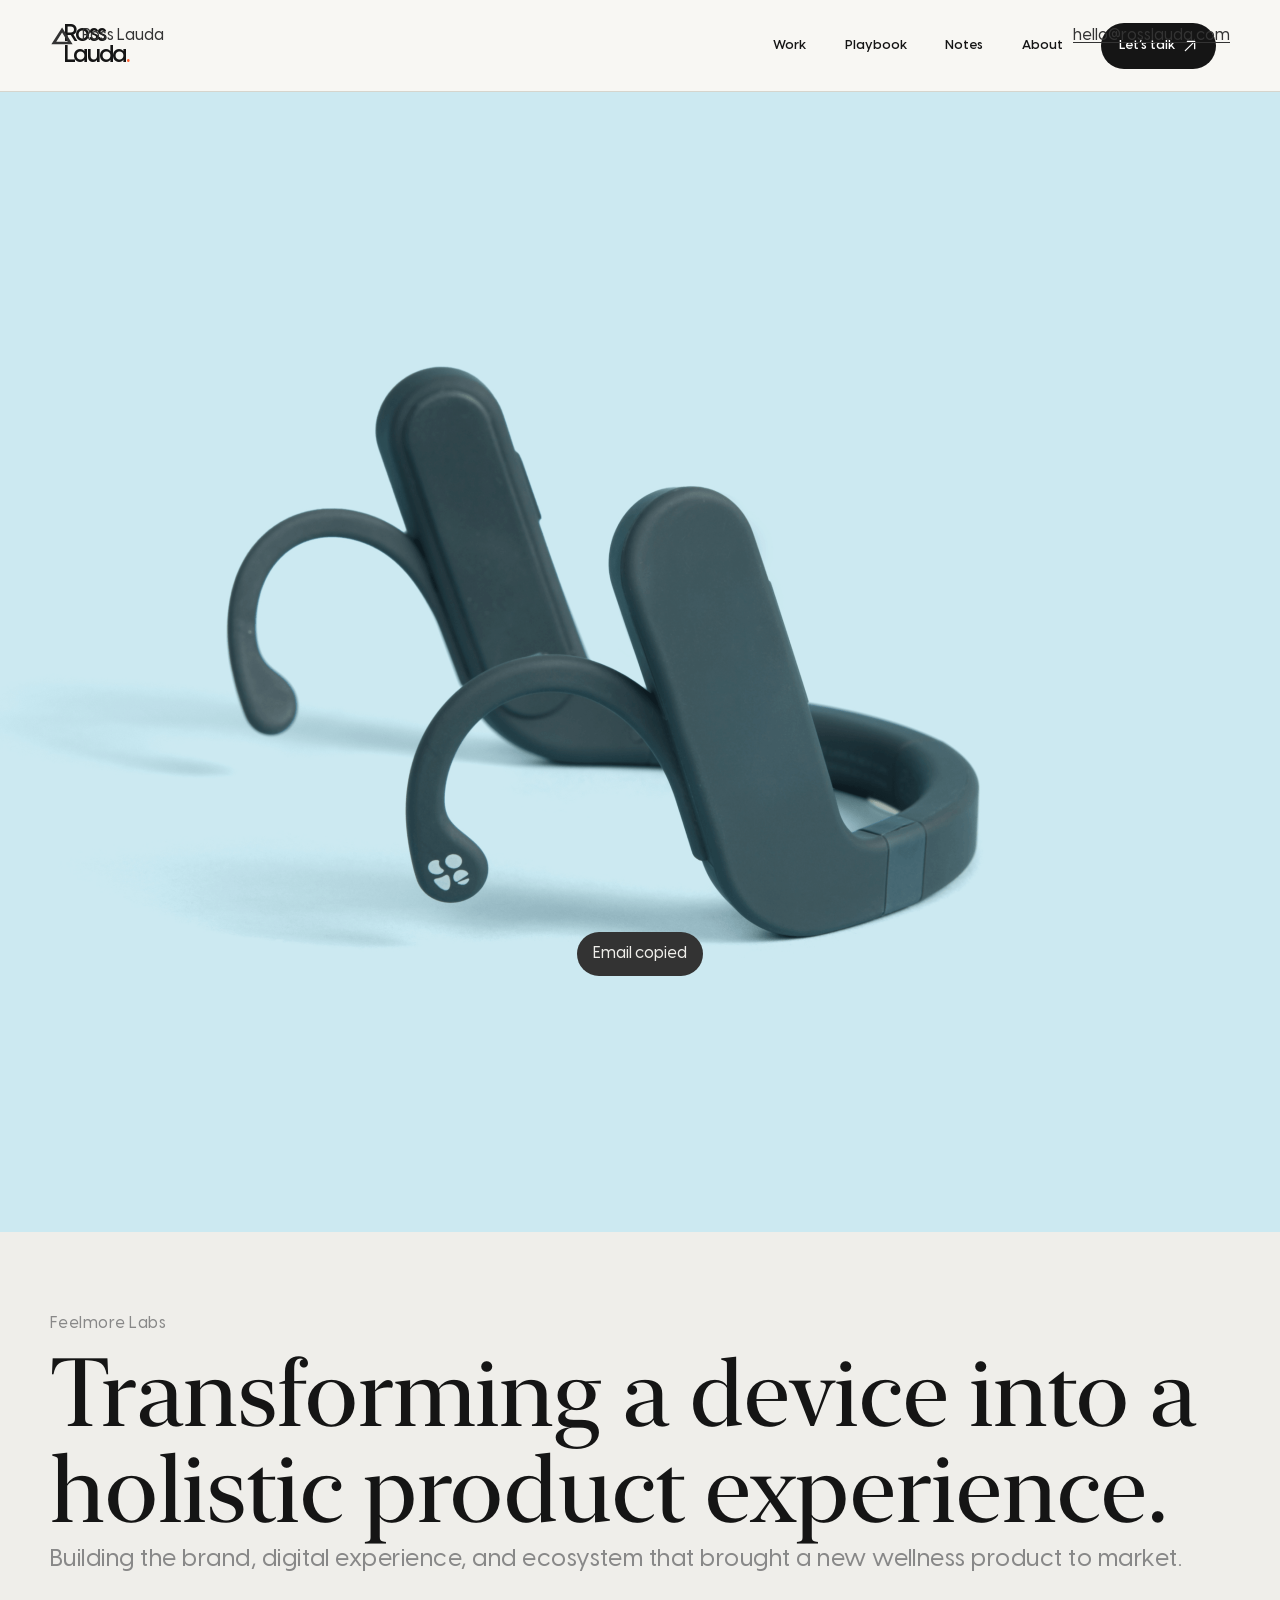
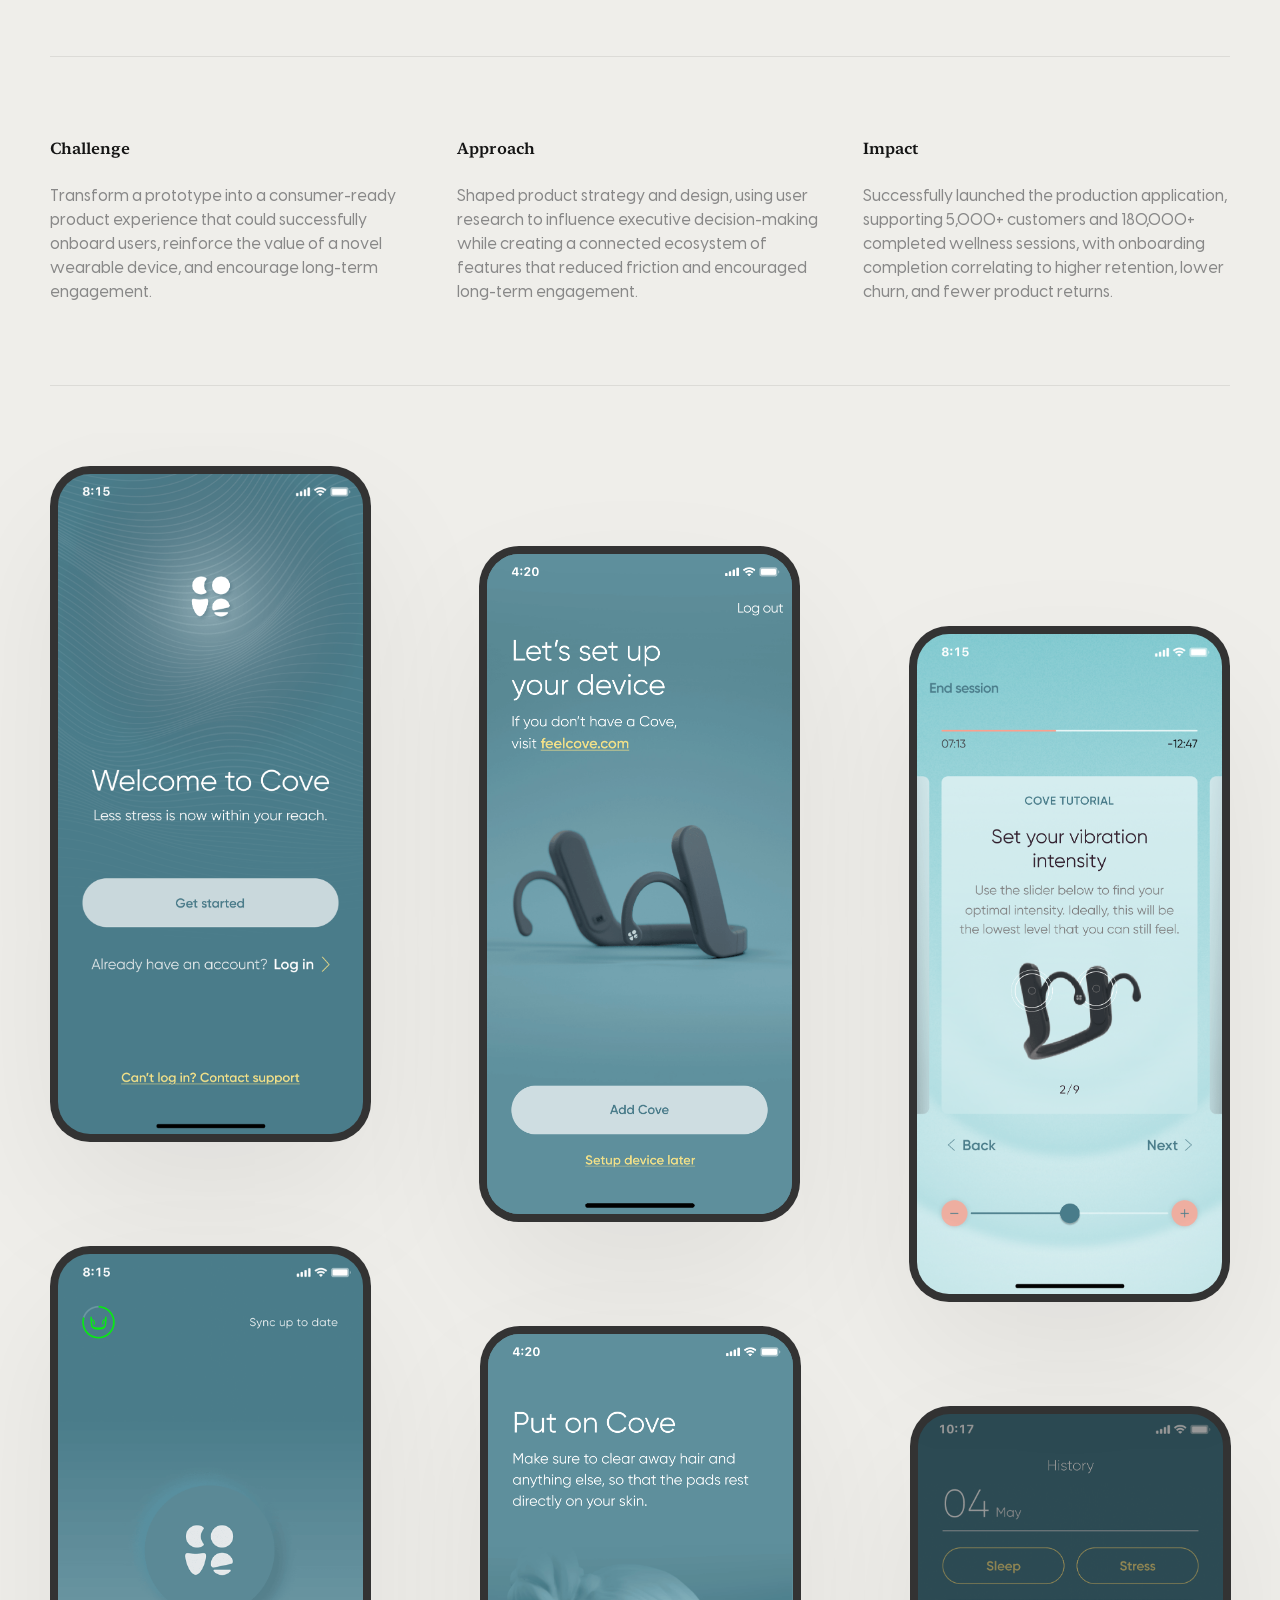
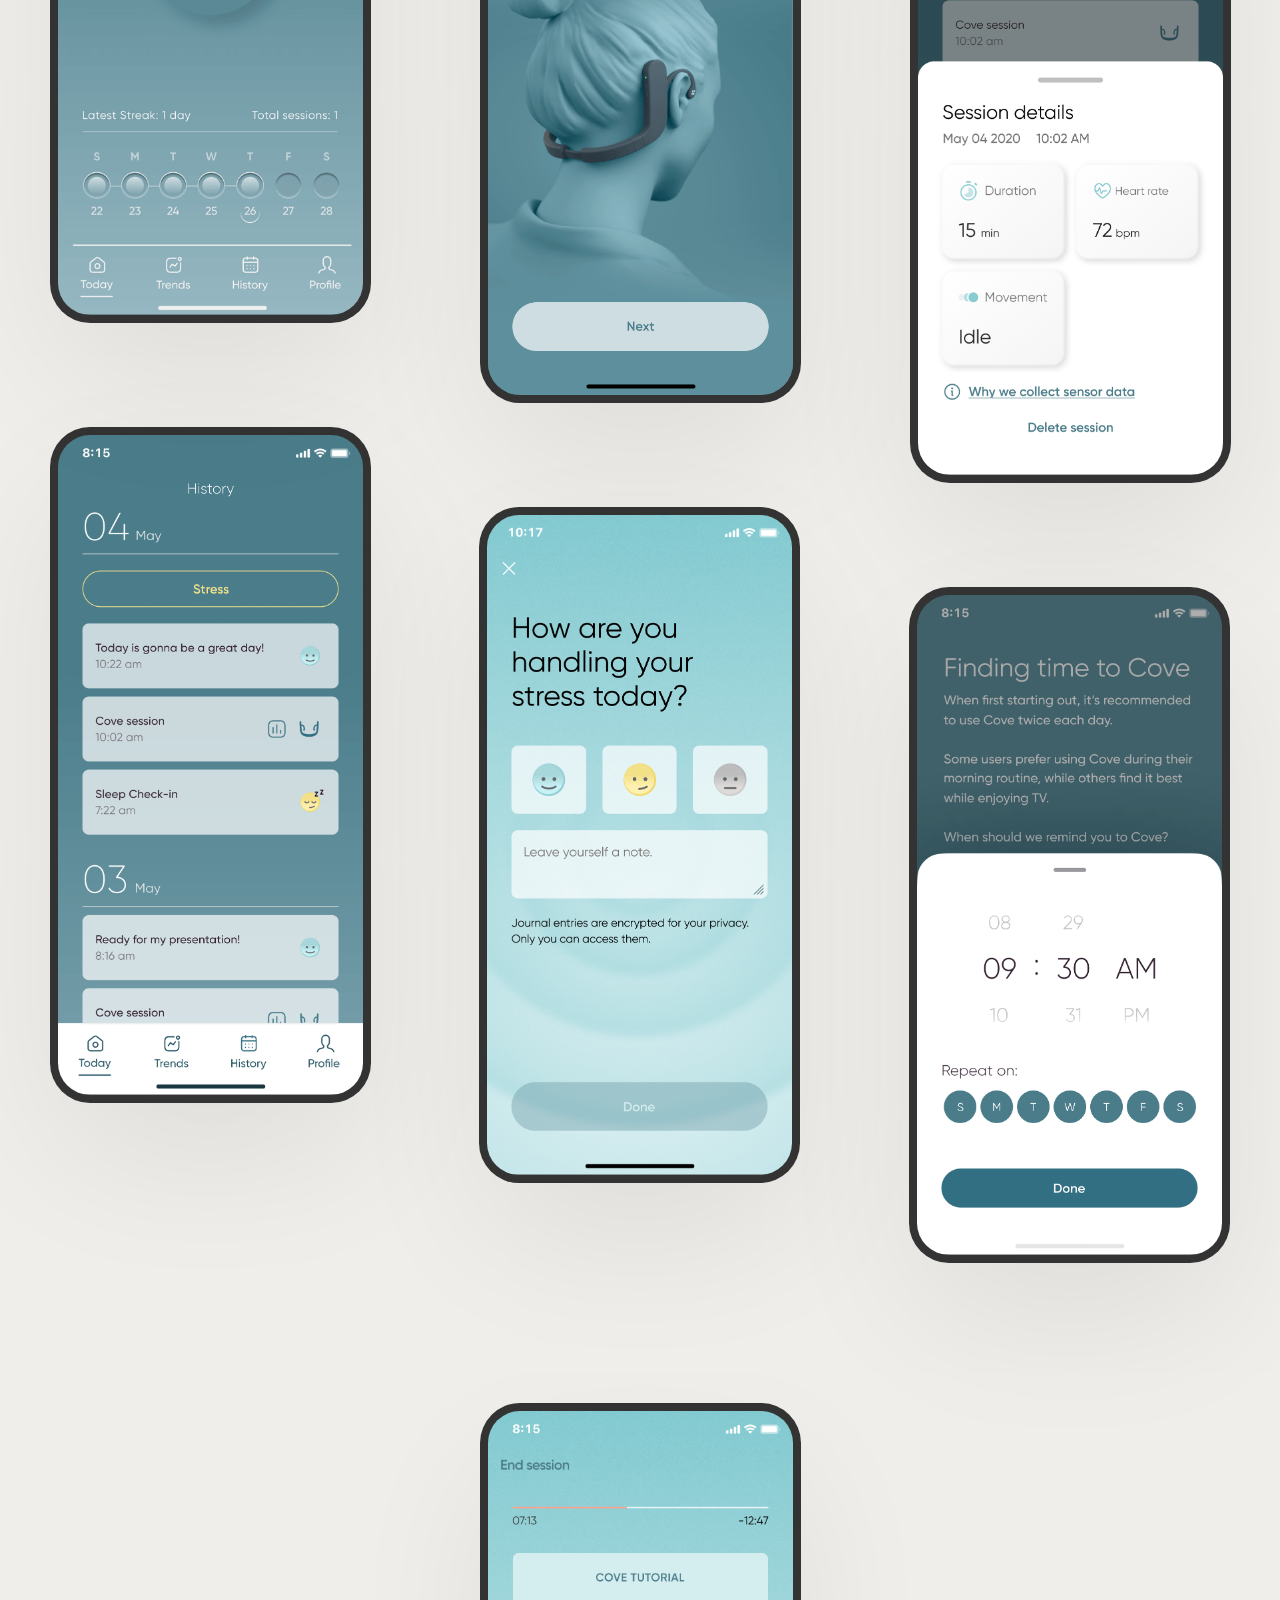
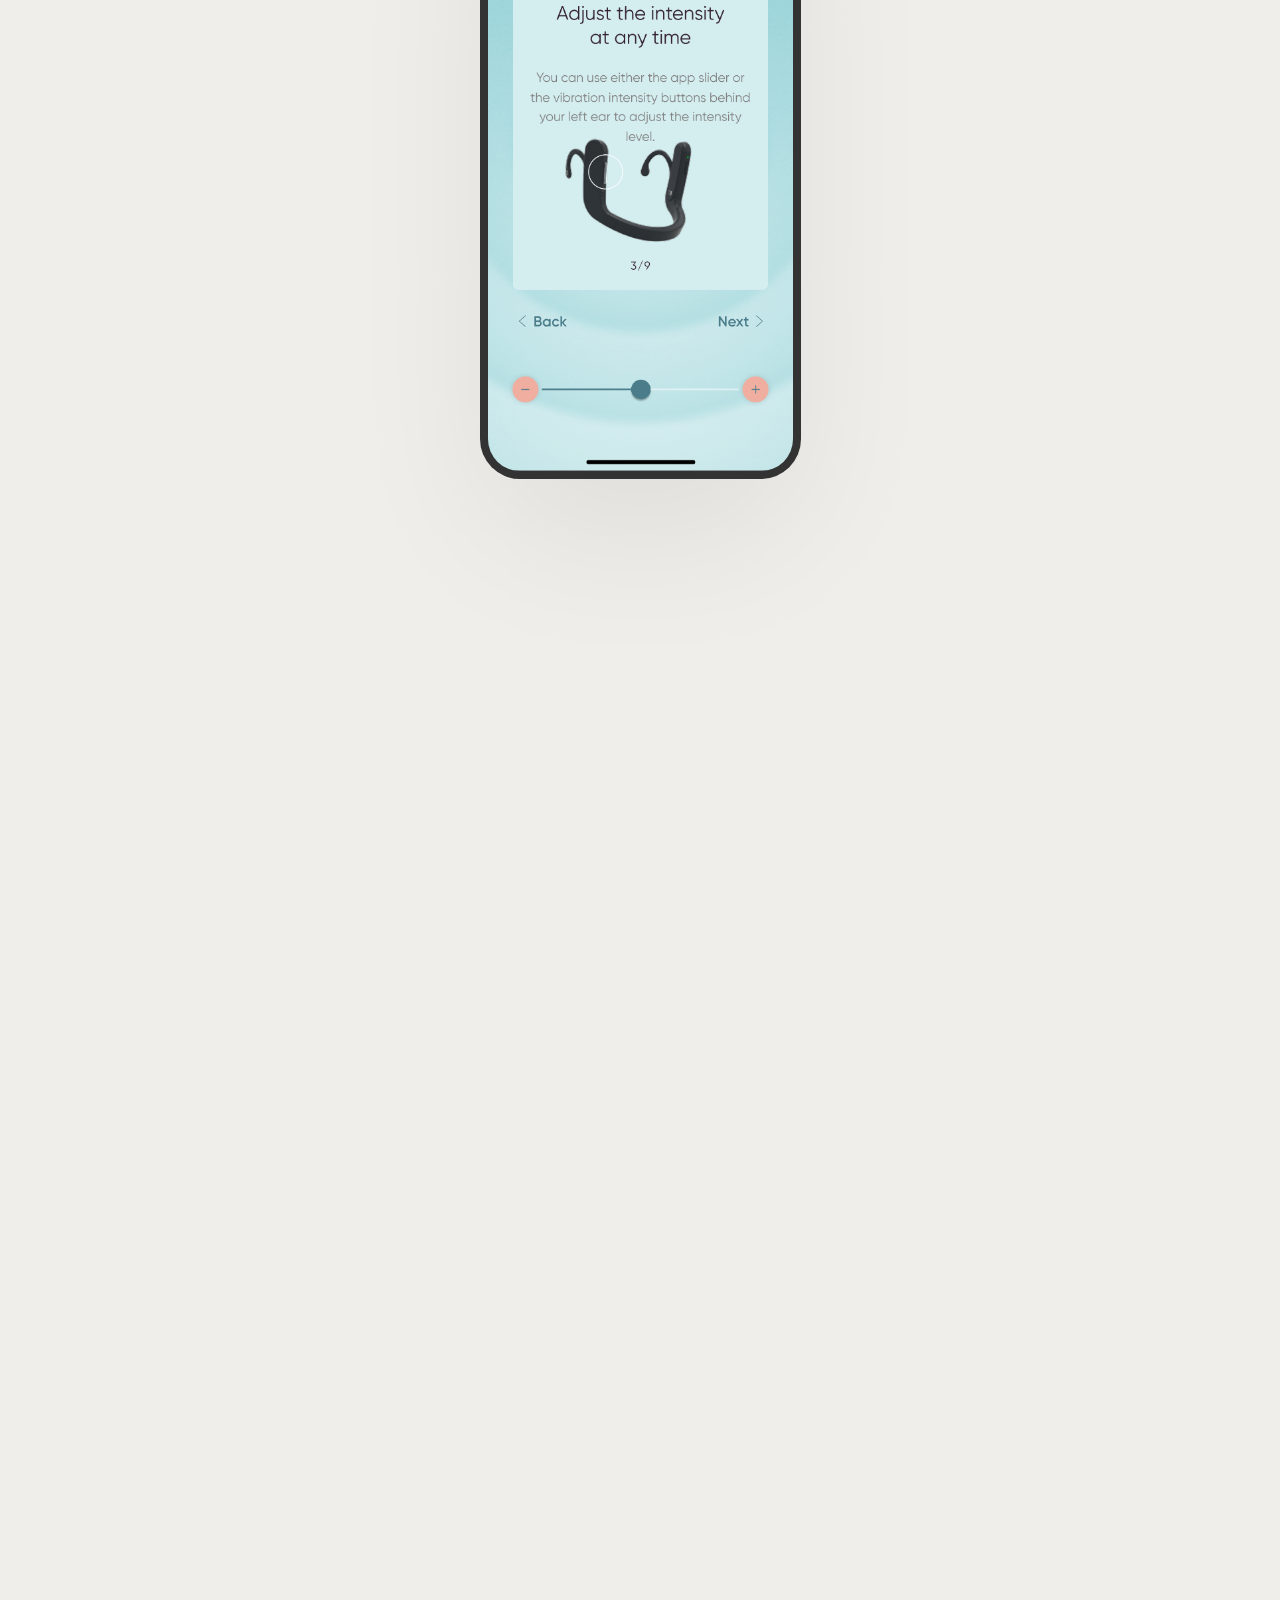
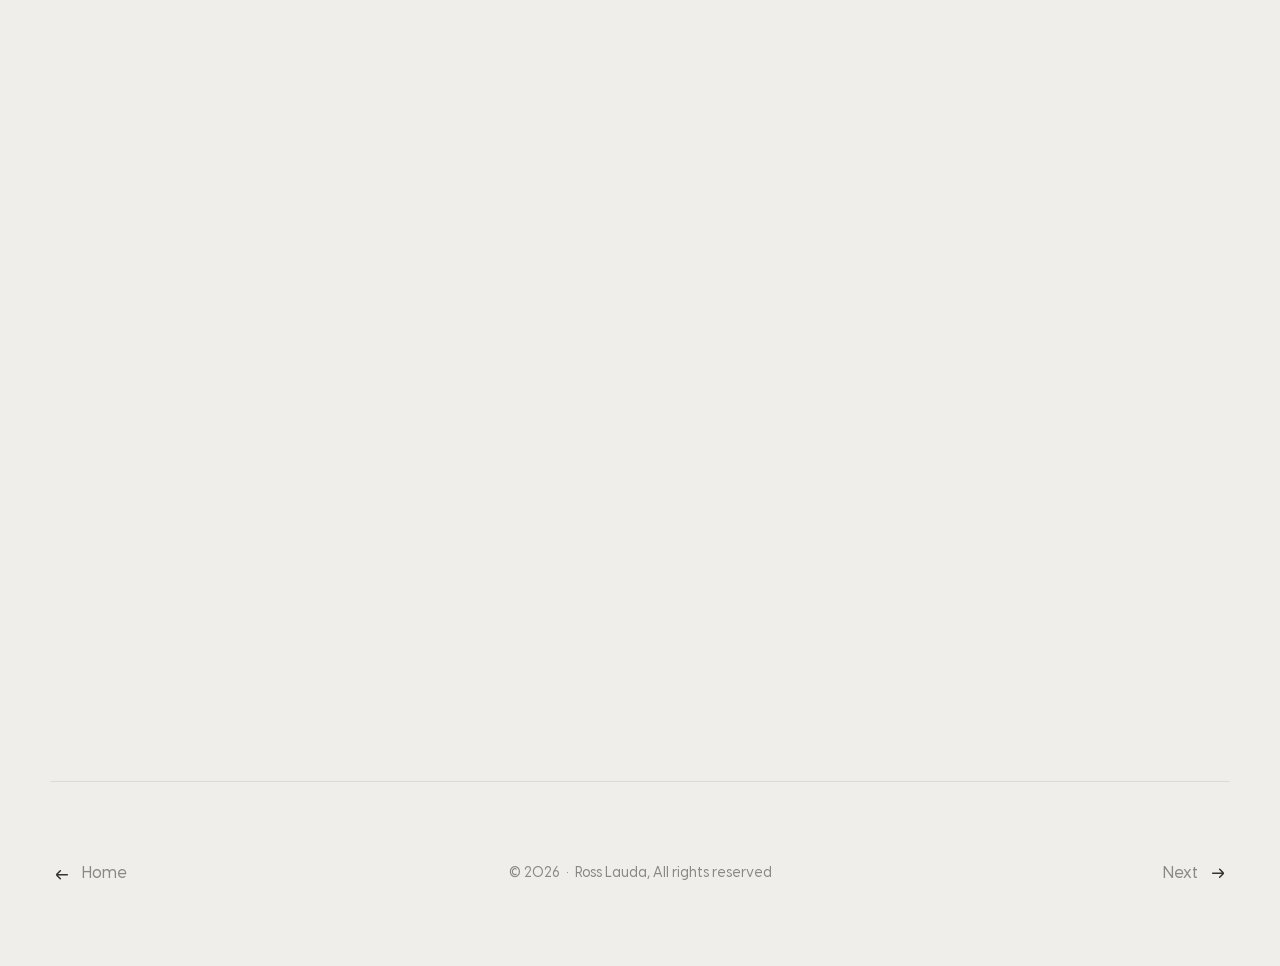
==== case-study.html @ 58e2e291 "Activate chapter-based Good Trouble layouts for all portfolio case studies" ====
<!doctype html>
<html lang="en">
<head>
  <meta charset="utf-8"><meta name="viewport" content="width=device-width, initial-scale=1"><meta name="color-scheme" content="light dark">
  <meta name="theme-color" content="#efeeea" media="(prefers-color-scheme: light)"><meta name="theme-color" content="#222222" media="(prefers-color-scheme: dark)">
  <meta name="description" content="Product design case studies by Ross Lauda, focused on systems, platforms, and measurable product impact.">
  <title>Selected work — Ross Lauda</title><link rel="stylesheet" href="styles.css?v=20261024-staff-v1-3"><link rel="stylesheet" href="good-trouble.css?v=20261110-1">
<link rel="stylesheet" href="good-trouble-interiors.css?v=20261110-4">
<link rel="stylesheet" href="good-trouble-chapters.css?v=20261110-1">
</head>
<body>
  <div class="case-shell">
    <main id="case-root"></main>
  </div>
  <div class="toast" role="status" aria-live="polite">Email copied</div>
  <script src="data.js?v=20261024-staff-v1-1"></script><script src="case-galleries.js?v=20260831-14"></script><script src="site.js?v=20261024-staff-v1-3"></script>
<script src="good-trouble-interiors.js?v=20261110-4"></script>
<script src="good-trouble-chapters.js?v=20261110-1"></script>
</body>
</html>
---- styles.css ----
@font-face{font-family:NewYorkXL;src:url('assets/fonts/NewYorkExtraLarge-Regular.otf')}@font-face{font-family:NewYorkSmall;src:url('assets/fonts/NewYorkSmall-Semibold.otf');font-weight:600}@font-face{font-family:Visby;src:url('assets/fonts/VisbyCF-Medium.ttf');font-weight:500}@font-face{font-family:Visby;src:url('assets/fonts/VisbyCF-DemiBold.ttf');font-weight:600}
@font-face{font-family:NewYorkMediumItalic;src:url('assets/fonts/NewYorkMedium-MediumItalic.otf');font-weight:500;font-style:normal}
@font-face{font-family:Interstate;src:url('assets/fonts/Interstate Light.otf');font-weight:300;font-style:normal;font-display:swap}
@font-face{font-family:Interstate;src:url('assets/fonts/Interstate Regular.otf');font-weight:400;font-style:normal;font-display:swap}
@font-face{font-family:Interstate;src:url('assets/fonts/Interstate Bold.otf');font-weight:700;font-style:normal;font-display:swap}
:root{--bg:#efeeea;--ink:#333;--muted:#888;--line:rgba(51,51,51,.1);--soft:#dcdbd8;--control:#d4dbd5;--dot:#cecece;--highlight:#e9deaa;--device-frame:#333;--device-shadow:rgba(0,0,0,.07);--serif:NewYorkXL,"Times New Roman",serif;--serif-small:NewYorkSmall,Georgia,serif;--sans:Visby,Arial,sans-serif}
@media(prefers-color-scheme:dark){:root{--bg:#222;--ink:#efeeea;--muted:#999;--line:rgba(239,238,234,.1);--soft:#343432;--control:#58635b;--dot:#555;--highlight:#665f35;--device-frame:#474747;--device-shadow:rgba(0,0,0,.14)}}
*{box-sizing:border-box}html{background:var(--bg);color:var(--ink);scroll-behavior:smooth}body{margin:0;background:var(--bg);color:var(--ink);font:500 16px/24px var(--sans);-webkit-font-smoothing:antialiased}body::before{content:"";position:fixed;z-index:1000;top:0;left:0;right:0;height:max(128px,env(safe-area-inset-top));transform:translateY(-100%);background:var(--bg);pointer-events:none}img{display:block;max-width:100%}button,a{font:inherit;color:inherit}a{text-decoration:none}button{border:0}.page{width:min(1180px,calc(100% - 48px));margin-inline:auto}.site-header{height:24px;margin-top:60px;display:flex;align-items:center;justify-content:space-between}.brand{display:inline-flex;align-items:center;gap:8px;white-space:nowrap}.brand img{width:24px;height:24px}.email-link{padding:0;background:none;text-decoration:underline;text-underline-offset:2px;cursor:pointer}.home-intro{padding:80px 0}.home-intro h1{margin:0;color:var(--ink);font:400 96px/normal var(--serif);letter-spacing:-1.5px}.home-intro p{margin:8px 0 0;color:var(--muted);font-size:24px;line-height:32px;letter-spacing:.48px}.divider{height:1px;background:var(--line);width:100%}.section-label{font:600 16px/24px var(--serif-small);margin:0}.selected-work{padding:10px 0 80px}.selected-work .section-label{margin-bottom:10px}.work-grid{display:grid;grid-template-columns:1fr 2fr 1fr;grid-template-rows:repeat(3,180px);gap:5px}.work-tile{overflow:hidden;position:relative;background:#222}.work-tile img{width:100%;height:100%;object-fit:cover;transition:transform .6s cubic-bezier(.22,1,.36,1)}.work-tile:hover img{transform:scale(1.025)}.work-1{grid-area:1/1}.work-2{grid-area:1/2}.work-3{grid-area:1/3}.work-4{grid-area:2/1/2/3}.work-5{grid-area:2/3}.work-6{grid-area:3/1}.work-7{grid-area:3/2}.work-8{grid-area:3/3}.home-columns{display:grid;grid-template-columns:1fr 1fr;gap:20px;padding:32px 0 80px}.home-columns .section-label{margin-bottom:24px}.text-list{display:grid;gap:8px}.text-list a{width:max-content;max-width:100%;display:flex;align-items:flex-start;gap:8px;color:var(--muted)}.text-list img{width:24px;height:24px;transform:rotate(180deg);filter:none}.text-list a:hover{color:var(--ink)}.experience-list p{margin:0;color:var(--muted)}.experience-list strong{color:var(--ink);font-weight:600}.principles{height:800px;position:relative;overflow:hidden}.principles-label{position:absolute;top:66px;left:50%;transform:translateX(-50%);white-space:nowrap}.principle-number{position:absolute;left:100px;top:154px;width:280px;height:510px;overflow:hidden;mask-image:linear-gradient(90deg,#000 0 82%,transparent 100%);-webkit-mask-image:linear-gradient(90deg,#000 0 82%,transparent 100%);font:400 440px/1 var(--serif);color:var(--soft)}.principle-number span{position:absolute;top:-8px;right:-20px;will-change:transform,opacity}.number-current{transform:translateX(0);opacity:1}.number-next{transform:translateX(-105%);opacity:0}.principle-number.changing .number-current{animation:numberOut .8s cubic-bezier(.22,1,.36,1) forwards}.principle-number.changing .number-next{animation:numberIn .8s cubic-bezier(.22,1,.36,1) forwards}.principle-copy{position:absolute;left:501px;top:241px;width:579px;height:343px}.principle-copy h3{margin:55px 0 0;font:400 64px/64px var(--serif);letter-spacing:-.6px}.principle-copy p{margin:24px 0 0;width:380px;color:var(--muted);letter-spacing:.32px}.principle-copy .quote{position:absolute;left:0;color:var(--ink);opacity:.2;font:400 64px/64px var(--serif)}.principle-copy .open{top:0}.principle-copy .close{bottom:0}.principle-copy.copy-out{animation:copyOut .32s ease forwards}.principle-copy.copy-in{animation:copyIn .72s cubic-bezier(.22,1,.36,1) both}.principle-arrow{position:absolute;top:50%;width:72px;height:72px;border-radius:999px;transform:translateY(-50%);display:grid;place-items:center;cursor:pointer;background:none}.principle-arrow img{width:24px;height:24px}.principle-arrow.previous{left:0;opacity:.2;transform:translateY(-50%) rotate(180deg)}.principle-arrow.next{right:0;background:var(--control);border:8px solid var(--control)}.principle-dots{position:absolute;bottom:66px;left:50%;transform:translateX(-50%);display:flex;gap:4px;align-items:center}.principle-dot{width:6px;height:6px;background:var(--dot);border-radius:999px;padding:0;cursor:pointer}.principle-dot.active{width:24px;background:linear-gradient(90deg,var(--ink) 0 16px,var(--dot) 16px)}.about-section{height:800px;position:relative;overflow:hidden}.about-copy{position:absolute;left:0;top:188px;width:680px;z-index:2}.about-copy h2{font:400 64px/64px var(--serif);letter-spacing:-.6px;margin:0 0 12px}.about-copy p{margin:0;color:var(--muted);letter-spacing:.32px}.portrait-wrap{position:absolute;right:-203px;top:-81px;width:871px;height:961px;overflow:hidden}.portrait-color{position:absolute;right:0;top:0;width:737px;height:1001px}.portrait-photo{position:absolute;right:-102px;top:58px;width:980px;height:900px;object-fit:cover;object-position:45% center;clip-path:polygon(22% 0,100% 0,83% 100%,0 100%);filter:grayscale(1)}.contact-section{height:800px;display:flex;flex-direction:column;align-items:center;justify-content:center}.contact-section h2{margin:0 0 32px;font:400 96px/normal var(--serif);letter-spacing:-1px}.contact-email{display:flex;align-items:center;gap:4px;background:none;padding:0;cursor:pointer;font-size:32px;line-height:40px;letter-spacing:.64px}.contact-email img{width:24px;height:24px}footer{text-align:center;color:var(--muted);padding:16px 0 240px}.toast{position:fixed;left:50%;bottom:24px;z-index:100;transform:translate(-50%,100px);padding:10px 16px;border-radius:999px;background:var(--ink);color:var(--bg);transition:transform .28s ease}.toast.visible{transform:translate(-50%,0)}

/* Notes */
.detail-page{padding-bottom:160px}.note-article{width:100%;max-width:480px;margin:80px auto 0}.note-heading h1{margin:0;font:600 24px/32px var(--serif-small);letter-spacing:-.15px}.note-heading p{margin:0 0 80px;color:var(--muted)}.note-body{color:var(--muted);font:500 16px/24px var(--sans);letter-spacing:.1px}.note-body p{margin:0 0 24px;white-space:pre-line}.note-body mark{color:inherit;background:none;position:relative;isolation:isolate}.note-body mark::before{content:"";position:absolute;z-index:-1;left:-5px;right:-6px;top:48%;bottom:-3px;background:var(--highlight);opacity:.78;transform:rotate(-.4deg);border-radius:45% 20% 42% 18% / 38% 30% 42% 25%;box-decoration-break:clone;-webkit-box-decoration-break:clone}.detail-nav{width:100%;display:flex;justify-content:space-between;align-items:center;margin-top:80px}.detail-nav a{display:flex;gap:8px;color:var(--muted);align-items:center}.detail-nav img{width:24px;height:24px}.detail-nav .home-back img{transform:rotate(180deg)}

/* Case studies */
.case-shell{background:var(--bg);min-height:100vh}.case-header-overlay{position:absolute;z-index:3;top:60px;left:50%;width:min(1180px,calc(100% - 48px));transform:translateX(-50%);display:flex;justify-content:space-between}.case-hero{height:1140px;position:relative;overflow:hidden}.case-hero>img{width:100%;height:100%;object-fit:cover}.case-hero.meta>img{object-fit:cover}.case-hero .brand,.case-hero .email-link{position:relative;z-index:4}.case-content{width:min(1180px,calc(100% - 48px));margin:80px auto 0}.case-intro h1{margin:0;font:400 96px/normal var(--serif);letter-spacing:-.96px}.case-intro>p{margin:8px 0 80px;color:var(--muted);font-size:24px;line-height:32px;letter-spacing:.48px}.case-facts{border-top:1px solid var(--line);border-bottom:1px solid var(--line);padding:80px 0;display:grid;grid-template-columns:repeat(3,1fr);gap:40px}.case-facts h2{font:600 16px/24px var(--serif-small);margin:0 0 24px}.case-facts p{margin:0;color:var(--muted)}.case-gallery{padding:80px 0;display:grid;gap:80px}.case-art{width:100%;min-height:725px;background:var(--case-color,#222);display:grid;place-items:center;overflow:hidden;position:relative}.case-art>img{width:100%;height:100%;object-fit:cover}.case-art.contain>img{object-fit:contain;padding:8%}.case-device-row{min-height:800px;display:flex;align-items:center;justify-content:center;gap:100px;background:var(--case-color,#dbeaf9);overflow:hidden}.device{width:305px;height:660px;border:8px solid #333;border-radius:32px;overflow:hidden;box-shadow:0 40px 70px rgba(0,0,0,.16);background:#fff}.device img{width:100%;height:100%;object-fit:cover}.case-stage{height:900px;position:relative;background:var(--case-color,#81bda2);overflow:hidden}.screen{position:absolute;width:840px;height:525px;border:8px solid #333;border-radius:12px;background:var(--bg);overflow:hidden;box-shadow:0 30px 60px rgba(0,0,0,.15)}.screen:first-child{left:0;top:40px}.screen:last-child{right:0;bottom:40px}.screen img{width:100%;height:100%;object-fit:cover}.case-bottom-nav{border-top:1px solid var(--line);display:flex;justify-content:space-between;padding:80px 0 240px}.case-bottom-nav a{display:flex;gap:8px;color:var(--muted)}.case-bottom-nav img{width:24px;height:24px}.case-bottom-nav .back img{transform:rotate(180deg)}

@keyframes copyOut{to{opacity:0}}@keyframes copyIn{from{opacity:0;transform:translateY(40px)}to{opacity:1;transform:translateY(0)}}@keyframes numberOut{to{transform:translateX(110%);opacity:0}}@keyframes numberIn{to{transform:translateX(0);opacity:1}}
@media(max-width:700px){
  .case-hero.case-hero-inset{background:var(--case-color)}
  .case-hero.case-hero-inset>img{width:210%;max-width:none;height:100%;margin-left:-55%;object-fit:contain;object-position:center}
  .case-hero.case-hero-bottom>img{object-position:center bottom}
  .page{width:calc(100% - 48px)}.site-header{margin-top:40px}.home-intro{padding:48px 0 32px}.home-intro h1{font-size:72px;line-height:72px;letter-spacing:-.7px}.home-intro p{font-size:20px;line-height:26px;margin-top:16px;letter-spacing:.4px}.selected-work{padding:32px 0 48px}.work-grid{grid-template-columns:1fr 1fr;grid-template-rows:repeat(5,180px)}.work-1{grid-area:1/1}.work-3{grid-area:1/2}.work-2{grid-area:2/1/2/3}.work-4{grid-area:3/1}.work-5{grid-area:3/2}.work-6{grid-area:4/1/4/3}.work-7{grid-area:5/1}.work-8{grid-area:5/2}.home-columns{grid-template-columns:1fr;gap:64px;padding:32px 0 48px}.home-columns .section-label{margin-bottom:20px}.text-list{gap:14px}.text-list a{font-size:14px;line-height:20px;gap:10px}.experience-list{display:grid;gap:18px}.experience-list p{font-size:14px;line-height:20px}.principles{height:456px}.principles-label{position:static;transform:none;padding-top:32px}.principle-number{display:none}.principle-copy{left:0;top:114px;width:100%;height:276px}.principle-copy h3{margin:52px 0 0;font-size:40px;line-height:40px;letter-spacing:-.3px}.principle-copy p{width:100%;margin-top:16px;font-size:14px;line-height:20px}.principle-copy .quote{font-size:64px;line-height:64px}.principle-arrow{display:none}.principle-dots{bottom:32px}.about-section{height:880px}.portrait-wrap{left:-21px;right:auto;top:-48px;width:384px;height:440px}.portrait-color{left:78px;right:auto;width:343px;height:441px}.portrait-photo{left:-210px;right:auto;top:18px;width:760px;height:430px}.about-copy{left:0;top:432px;width:100%}.about-copy h2{font-size:40px;line-height:40px;letter-spacing:-.2px;margin-bottom:16px}.about-copy p{font-size:14px;line-height:20px;letter-spacing:.28px}.contact-section{height:256px}.contact-section h2{font-size:40px;line-height:40px;margin-bottom:24px}.contact-email{font-size:20px;line-height:32px;letter-spacing:.4px}footer{font-size:14px;line-height:20px;padding:48px 0 80px}
  .note-article{width:100%;margin-top:48px}.note-heading h1{font-size:24px;line-height:32px}.note-heading p{margin-bottom:64px}.note-body{font-size:16px;line-height:24px}.detail-nav{margin-top:48px}
  .case-header-overlay{top:40px}.case-hero{height:620px}.case-content{margin-top:48px}.case-intro h1{font-size:56px;line-height:56px;letter-spacing:-.5px}.case-intro>p{font-size:20px;line-height:26px;margin-bottom:48px}.case-facts{grid-template-columns:1fr;gap:48px;padding:48px 0}.case-facts h2{margin-bottom:16px}.case-gallery{gap:48px;padding:48px 0}.case-art{min-height:360px}.case-device-row{min-height:530px;justify-content:flex-start;gap:28px;padding:0 34px}.device{width:205px;height:444px;border-width:6px;border-radius:24px;flex:0 0 auto}.case-stage{height:620px}.screen{width:88%;height:330px;border-width:5px}.screen:first-child{left:-12%;top:36px}.screen:last-child{right:-12%;bottom:36px}.case-bottom-nav{padding:48px 0 80px}
}

/* Shared case-study navigation and footer. */
.case-header-overlay{
  position:fixed;
  z-index:100;
  top:0;
  left:0;
  width:100vw;
  height:72px;
  margin-left:calc(50% - 50vw);
  padding:0 max(24px,calc((100vw - 1180px)/2));
  transform:none;
  align-items:center;
  color:#333;
  isolation:isolate;
  transition:color 360ms cubic-bezier(.22,1,.36,1)
}
.case-header-overlay.on-dark{color:#efeeea}
.case-header-overlay>*{position:relative;z-index:1}
.case-header-overlay::before{
  content:"";
  position:absolute;
  z-index:0;
  inset:0;
  background:var(--bg);
  opacity:0;
  box-shadow:0 12px 28px rgba(0,0,0,0);
  transition:opacity 560ms cubic-bezier(.22,1,.36,1),box-shadow 560ms cubic-bezier(.22,1,.36,1)
}
.case-header-overlay::after{
  content:"";
  position:absolute;
  z-index:0;
  left:0;
  right:0;
  bottom:100%;
  height:max(128px,env(safe-area-inset-top));
  background:var(--bg);
  pointer-events:none
}
.case-header-overlay.has-background{color:var(--ink)}
.case-header-overlay.has-background::before{opacity:1;box-shadow:0 12px 28px rgba(0,0,0,.055)}
@media(prefers-color-scheme:dark){.case-header-overlay.has-background::before{box-shadow:0 12px 28px rgba(0,0,0,.12)}}
.case-intro h1{line-height:1}
.case-facts,.case-bottom-nav{border-color:var(--line)}
.case-bottom-nav.detail-nav{margin-top:0;padding:80px 0;border-top:1px solid var(--line)}
.case-bottom-nav.detail-nav a{align-items:center;color:var(--muted)}
@media(max-width:700px){
  .case-header-overlay{top:0;height:72px;padding-inline:24px}
  .case-bottom-nav.detail-nav{padding:48px 0}
}
@media(max-width:420px){.home-intro h1{font-size:clamp(58px,18vw,72px);line-height:1}.email-link{font-size:14px}.brand span{font-size:14px}}
@media(prefers-reduced-motion:reduce){*,*:before,*:after{animation-duration:.01ms!important;transition-duration:.01ms!important;scroll-behavior:auto!important}}

/* Exact exported case-study sections and resilient inline article highlights. */
.note-body mark{color:inherit;background:linear-gradient(178deg,transparent 0 38%,var(--highlight) 39% 88%,transparent 89%);padding:0 .12em;margin:0 -.12em;box-decoration-break:clone;-webkit-box-decoration-break:clone;isolation:auto}
.note-body mark::before{display:none}
.note-dropcap{position:relative;display:inline;color:var(--ink);font-family:var(--serif);font-size:64px;font-weight:400;line-height:.5;letter-spacing:-.1em}
.note-article.dropcap-w .note-dropcap{letter-spacing:-.275em}
.note-article.dropcap-m .note-dropcap{letter-spacing:0}
.note-article.dropcap-o .note-dropcap{letter-spacing:-.18em}
.note-article.dropcap-shift-left .note-dropcap{left:-8px}
.note-editorial-quote{color:var(--ink);font-family:NewYorkMediumItalic,Georgia,serif;font-size:16px;font-weight:500;font-style:normal;line-height:24px}
.note-body p,.about-copy p{position:relative;isolation:isolate}
.note-body mark,.about-copy mark{color:var(--ink);background:none!important;padding:0;margin:0;position:relative}
.note-steps{margin:0 0 24px;padding-left:24px;color:var(--muted)}
.note-steps li{padding-left:4px}
.note-marker-art{position:absolute;z-index:-1;inset:0;display:block;width:100%;height:100%;overflow:visible;pointer-events:none}
.note-marker-stroke{fill:none;stroke:var(--email-highlight);stroke-linecap:square;stroke-linejoin:bevel;vector-effect:non-scaling-stroke}
@media(prefers-color-scheme:dark){.note-marker-stroke{opacity:.5}}
.detail-nav-arrow{position:relative;z-index:3;display:block;width:24px;height:24px;flex:0 0 24px;color:var(--ink);transition:color 280ms cubic-bezier(.65,0,.35,1)}
.detail-nav-arrow path{stroke:currentColor}
.detail-nav-arrow.is-forward{transform:rotate(180deg)}
.detail-nav .note-link-label{position:relative;display:inline-block;white-space:nowrap}
.detail-nav .home-back .note-link-reveal{inset:-7px -7px -7px -39px;transition:clip-path 560ms cubic-bezier(.65,0,.35,1)}
.detail-nav .home-back .note-link-highlight-text{left:39px;top:7px}
.detail-nav a:not(.home-back) .note-link-reveal{inset:-7px -39px -7px -7px;transition:clip-path 560ms cubic-bezier(.65,0,.35,1)}
.detail-nav a:not(.home-back) .note-link-highlight-text{left:7px;top:7px}
.detail-nav a:hover .note-link-reveal,.detail-nav a:focus-visible .note-link-reveal{clip-path:inset(0 0 0 0)}
.detail-nav a:hover .detail-nav-arrow,.detail-nav a:focus-visible .detail-nav-arrow{color:#222}
.case-header-overlay{color:#333}
.case-header-overlay.on-dark{color:#efeeea}
.case-header-overlay.on-dark .brand img{filter:invert(1)}
.case-header-overlay.has-background,
.case-header-overlay.on-dark.has-background{color:#222}
@media(prefers-color-scheme:dark){
  .case-header-overlay.has-background,
  .case-header-overlay.on-dark.has-background{color:var(--ink)}
}
.case-company{margin:0 0 8px!important;color:var(--muted);font-size:16px!important;line-height:24px!important}
.case-gallery-figure{margin:0;width:100%;overflow:hidden}
.case-gallery-figure img{width:100%;height:auto}

/* Render the logo from its SVG silhouette so it always matches the header text. */
.brand img{display:none}
.brand::before{content:"";display:block;flex:0 0 24px;width:24px;height:24px;background:currentColor;-webkit-mask:url('../assets/home/logo.svg') center/24px 24px no-repeat;mask:url('../assets/home/logo.svg') center/24px 24px no-repeat}
.brand::before{display:none}
.brand-mark{display:block;flex:0 0 24px;width:24px;height:24px;color:inherit}

/* Figma email highlight: exact inline vector, revealed like a left-to-right marker stroke. */
:root{--email-highlight:#c8d3cc}
.email-link{position:relative;isolation:isolate;overflow:visible;text-decoration:none}
.email-text{position:relative;z-index:1;text-decoration:underline;text-underline-offset:2px}
.email-highlight{position:absolute;z-index:2;left:50%;top:50%;width:166px;height:38px;pointer-events:none;clip-path:inset(0 100% 0 0);transform:translate(-50%,-50%) rotate(2deg);transition:clip-path 560ms cubic-bezier(.65,0,.35,1);will-change:clip-path}
.email-highlight svg{display:block;width:100%;height:100%;overflow:visible}
.email-highlight path{fill:var(--email-highlight);opacity:.7}
.email-link:hover .email-highlight,.email-link:focus-visible .email-highlight{clip-path:inset(0 0 0 0)}
.email-link::after{content:"";position:absolute;z-index:3;inset:-10px;display:block}
@media(prefers-color-scheme:dark){:root{--email-highlight:#58635b}.case-header-overlay:not(.on-dark) .email-highlight path{fill:#c8d3cc}}
.home-intro h1{line-height:1}

/* Consistent section rhythm around homepage dividers. */
.home-page main>.divider{margin-block:80px}
.home-page .home-intro + .divider{margin-bottom:32px}
.home-page .home-intro{padding:80px 0 0}
.home-page .home-intro p{margin-top:16px}
.home-page .selected-work,.home-page .home-columns{padding-block:0}
@media(max-width:700px){.home-page main>.divider{margin-block:48px}.home-page .home-intro + .divider{margin-bottom:24px}.home-page .home-intro{padding:48px 0 0}.home-page .selected-work,.home-page .home-columns{padding-block:0}}

/* Selected work: full-color imagery with a soft, tactile blur interaction. */
.work-tile img{pointer-events:none;transition:filter 560ms cubic-bezier(.22,1,.36,1),transform 560ms cubic-bezier(.22,1,.36,1),opacity 560ms cubic-bezier(.22,1,.36,1);will-change:filter,transform,opacity}
.work-tile:hover img,.work-tile:focus-visible img{filter:blur(.15rem) grayscale(1) brightness(.33)}
.work-tile-title{position:absolute;z-index:2;inset:0;display:grid;place-items:center;padding:24px;color:#fff;text-align:center;font:400 20px/24px var(--serif);letter-spacing:-.2px;opacity:0;transform:translateY(8px);transition:opacity 360ms cubic-bezier(.22,1,.36,1),transform 560ms cubic-bezier(.22,1,.36,1);pointer-events:none}
.work-tile:hover .work-tile-title,.work-tile:focus-visible .work-tile-title{opacity:1;transform:translateY(0)}
.work-tile{outline:0;box-shadow:0 0 0 1px rgba(239,238,234,.25)}
.work-tile::after{display:none}
.work-tile.work-4 img{max-width:none;width:calc(100% + 4px);height:calc(100% + 4px);transform:translate(-2px,-2px)}
@media(max-width:700px){.work-tile-title{font-size:20px;line-height:24px;letter-spacing:-.2px}}
@media(min-width:701px){.work-grid{grid-template-rows:repeat(3,220px)}}
@media(prefers-color-scheme:light){.work-tile{background:#fff}.work-tile:hover img,.work-tile:focus-visible img{filter:blur(.15rem) grayscale(1);opacity:.2}.work-tile-title{color:#333}}
@media(min-width:701px){.work-grid{grid-template-columns:repeat(12,1fr)}.work-1{grid-area:1/1/2/4}.work-2{grid-area:1/4/2/10}.work-3{grid-area:1/10/2/13}.work-4{grid-area:2/1/3/7}.work-5{grid-area:2/7/3/13}.work-6{grid-area:3/1/4/5}.work-7{grid-area:3/5/4/9}.work-8{grid-area:3/9/4/13}}
@media(prefers-color-scheme:dark){:root{--email-highlight:#ed835e}.email-highlight path{opacity:.9}.email-link:hover,.email-link:focus-visible{color:var(--bg)}.case-header-overlay:not(.on-dark) .email-highlight path{fill:#c8d3cc;opacity:.7}.case-header-overlay:not(.on-dark) .email-link:hover,.case-header-overlay:not(.on-dark) .email-link:focus-visible{color:#333}}
.email-highlight svg{position:absolute;inset:0}
.email-highlight-text{display:none;position:absolute;z-index:1;left:50%;top:50%;transform:translate(-50%,-50%) rotate(-2deg);color:var(--bg);line-height:24px;text-decoration:underline;text-underline-offset:2px;white-space:nowrap}
@media(prefers-color-scheme:dark){.email-highlight-text{display:block}.email-link:hover,.email-link:focus-visible{color:inherit}}
.text-list img{width:24px;height:24px;flex:0 0 24px}
.experience-list{display:grid;gap:24px}
.text-list{gap:24px}
.note-arrow{display:block;width:24px;height:24px;flex:0 0 24px;background:var(--ink);-webkit-mask:url('../assets/home/icon_arrow.svg') center/24px 24px no-repeat;mask:url('../assets/home/icon_arrow.svg') center/24px 24px no-repeat;transform:rotate(180deg)}
.text-list .note-arrow{display:block;position:relative;z-index:3;width:24px;height:24px;flex:0 0 24px;color:var(--ink);background:none;-webkit-mask:none;mask:none;transform:rotate(180deg)}
.text-list .note-arrow{transition:color 280ms cubic-bezier(.65,0,.35,1)}
.text-list a:hover .note-arrow,.text-list a:focus-visible .note-arrow{color:#222}

/* Center the notes and experience on the desktop 12-column grid. */
@media(min-width:701px){
  .home-columns{grid-template-columns:repeat(12,minmax(0,1fr));column-gap:20px}
  .home-columns>div:first-child{grid-column:3/span 4}
  .home-columns>div:last-child{grid-column:8/span 4}
}

/* Personal-note links use the same live SVG marker reveal as the header email. */
.text-list a{isolation:isolate;overflow:visible}
.note-link-label{position:relative;display:inline-block;white-space:nowrap}
.note-link-base{position:relative;z-index:1}
.note-link-reveal{position:absolute;z-index:2;inset:-7px -7px -7px -39px;pointer-events:none;clip-path:inset(0 100% 0 0);transition:clip-path 560ms cubic-bezier(.65,0,.35,1);will-change:clip-path}
.note-link-reveal svg{position:absolute;inset:0;display:block;width:100%;height:100%;overflow:visible;transform:rotate(1.2deg)}
.note-link-reveal path{fill:var(--email-highlight);opacity:.7}
.note-link-highlight-text{position:absolute;left:39px;top:7px;color:#333;white-space:nowrap}
.note-link-reveal::after{content:"";position:absolute;z-index:1;left:7px;top:7px;width:24px;height:24px;background:#333;-webkit-mask:url('../assets/home/icon_arrow.svg') center/24px 24px no-repeat;mask:url('../assets/home/icon_arrow.svg') center/24px 24px no-repeat;transform:rotate(180deg)}
.note-link-reveal::after{display:none}
.text-list a:hover .note-link-reveal,.text-list a:focus-visible .note-link-reveal{clip-path:inset(0 0 0 0)}
@media(prefers-color-scheme:dark){.note-link-reveal path{opacity:.9}.note-link-highlight-text{color:var(--bg)}.note-link-reveal::after{background:var(--bg)}}

/* Soften the marker silhouettes while preserving their hand-drawn profiles. */
.email-highlight path,.note-link-reveal path{stroke:var(--email-highlight);stroke-width:2.5;stroke-linecap:round;stroke-linejoin:round}

/* Match native text selection to the site's light/dark marker colors. */
::selection{background:var(--signal-strip-wash);color:#333}
::-moz-selection{background:var(--signal-strip-wash);color:#333}
@media(prefers-color-scheme:dark){::selection{color:var(--bg)}::-moz-selection{color:var(--bg)}}

/* Experiment: a thick line-through band, revealed by the existing draw-on clip. */
.email-highlight svg,.note-link-reveal svg{display:none}
.email-highlight::before,.note-link-reveal::before{content:"";position:absolute;z-index:0;left:0;right:0;top:50%;height:2rem;background:var(--email-highlight);opacity:.7;transform:translateY(-50%)}
.email-highlight-text{display:block;color:#333}
.note-link-highlight-text{z-index:1;color:#333}
@media(prefers-color-scheme:dark){.email-highlight::before,.note-link-reveal::before{opacity:.9}.email-highlight-text,.note-link-highlight-text{color:var(--bg)}}

/* Principles use the same inline, theme-aware arrow as Personal Notes. */
.principle-arrow svg{display:block;width:24px;height:24px;color:currentColor}
.principle-arrow.previous{transform:translateY(-50%)}
.principle-arrow.next svg{transform:rotate(180deg)}
.principle-arrow{isolation:isolate;overflow:visible;opacity:1;background:transparent;transition:opacity 1050ms cubic-bezier(.22,1,.36,1)}
.principle-arrow.next{background:transparent;border:0}
.principle-arrow{color:var(--ink)}
.principle-arrow.previous{opacity:1}
.principle-arrow svg{position:relative;z-index:1}
.principle-arrow svg path{stroke:currentColor}
.principle-arrow::before{content:"";position:absolute;z-index:0;inset:0;border-radius:0;background:var(--email-highlight);opacity:.7;clip-path:circle(0 at 50% 50%);-webkit-mask:url("data:image/svg+xml,%3Csvg xmlns='http://www.w3.org/2000/svg' viewBox='0 0 72 72'%3E%3Cpath d='M36 1C47 1 57 4 64 12C70 20 72 29 70 39C70 50 65 61 55 67C45 73 31 72 21 68C11 63 4 54 2 43C0 32 4 21 12 13C19 6 27 2 36 1Z' fill='black'/%3E%3C/svg%3E") center/100% 100% no-repeat;mask:url("data:image/svg+xml,%3Csvg xmlns='http://www.w3.org/2000/svg' viewBox='0 0 72 72'%3E%3Cpath d='M36 1C47 1 57 4 64 12C70 20 72 29 70 39C70 50 65 61 55 67C45 73 31 72 21 68C11 63 4 54 2 43C0 32 4 21 12 13C19 6 27 2 36 1Z' fill='black'/%3E%3C/svg%3E") center/100% 100% no-repeat;transform:rotate(-2deg);transition:clip-path 560ms cubic-bezier(.22,1,.36,1);will-change:clip-path}
.principle-arrow.next::before{transform:rotate(4deg)}
.principle-arrow:not(:disabled):hover::before,.principle-arrow:not(:disabled):focus-visible::before{clip-path:circle(50% at 50% 50%)}
.principle-arrow:not(:disabled):hover,.principle-arrow:not(:disabled):focus-visible{color:#222}
.principle-arrow:disabled{opacity:.2;cursor:default;pointer-events:none}
@media(prefers-color-scheme:dark){.principle-arrow::before{opacity:.9}}

/* Keep the quotation marks static; animate only the title and body. */
.principle-text{position:absolute;left:0;right:0;top:50%;height:auto;display:flex;flex-direction:column;transform:translateY(-60%)}
.principle-text h3{margin-top:0;line-height:1}
.principle-text p{margin-top:16px}
.principle-copy{width:min(480px,100%)}
.principle-text.is-waiting{visibility:hidden}
.principle-text-outgoing{position:absolute;left:0;right:0;top:50%;pointer-events:none}
.principle-copy.copy-out,.principle-copy.copy-in{animation:none}
.principle-text.copy-out{animation:copyOut .32s ease forwards}
.principle-text.copy-in{animation:none}
.principle-text.copy-in h3{animation:copyIn 800ms cubic-bezier(.16,1,.3,1) both}
.principle-text.copy-in p{animation:copyIn 750ms cubic-bezier(.16,1,.3,1) 50ms both}

/* Figma 5753:25452 — numeral sits behind a hard right edge and left-cast shadow. */
.principle-number{width:280px;height:510px;isolation:isolate;mask-image:none;-webkit-mask-image:none;font-size:28rem;line-height:1}
.principle-number span{z-index:0;right:-68px;top:calc(50% - 14rem)}
.principle-number span[data-number="1"]{right:-60px}
.principle-number span[data-number="2"]{right:-41px}
.principle-number span[data-number="3"]{right:-57px}
.principle-number span[data-number="4"]{right:-58px}
.principle-number span[data-number="5"]{right:-46px}
.principle-number span[data-number="6"]{right:-68px}
.principle-number::before,.principle-number::after{content:"";position:absolute;top:0;bottom:0;right:0;pointer-events:none}
.principle-number::before{z-index:1;right:1px;width:40px;background:linear-gradient(90deg,transparent,rgba(0,0,0,.055));filter:blur(5px);transform:translateX(5px);-webkit-mask-image:linear-gradient(to bottom,transparent 0,#000 8%,#000 92%,transparent 100%);mask-image:linear-gradient(to bottom,transparent 0,#000 8%,#000 92%,transparent 100%)}
.principle-number::after{z-index:2;width:1px;background:var(--bg)}
@media(prefers-color-scheme:dark){.principle-number::before{background:linear-gradient(90deg,transparent,rgba(0,0,0,.12))}}

/* Numerals exit and enter through the masked right edge, with a 60% overlap. */
.principle-number .number-current{transform:translateX(0) rotate(0deg);transform-origin:100% 100%;opacity:1}
.principle-number .number-next{transform:translateX(110%) rotate(7deg);transform-origin:100% 100%;opacity:0}
.principle-number.changing .number-current{animation:principleNumberExit 800ms cubic-bezier(.4,0,1,1) forwards}
.principle-number.changing .number-next{animation:principleNumberEnter 800ms cubic-bezier(0,0,.2,1) 240ms both}
@keyframes principleNumberExit{from{transform:translateX(0) rotate(0deg);opacity:1}to{transform:translateX(110%) rotate(7deg);opacity:0}}
@keyframes principleNumberEnter{from{transform:translateX(110%) rotate(7deg);opacity:0}to{transform:translateX(0) rotate(0deg);opacity:1}}

/* Active pagination pill doubles as the seven-second autoplay timer. */
.principle-dot{position:relative;overflow:hidden;background:var(--dot);transition:width 440ms cubic-bezier(.22,1,.36,1)}
.principle-dot.active{width:24px;background:var(--dot)}
.principle-dot::after{content:"";position:absolute;inset:0;border-radius:inherit;background:var(--ink);transform:scaleX(0);transform-origin:left center;opacity:0;transition:opacity 440ms cubic-bezier(.22,1,.36,1)}
.principle-dot.active::after{opacity:1}
.principles.is-timing .principle-dot.active::after{animation:principleDotProgress 7000ms linear forwards}
.principles.is-paused .principle-dot.active::after{animation-play-state:paused}
.principle-dot.leaving::after{transform:scaleX(1);opacity:0}
@keyframes principleDotProgress{from{transform:scaleX(0)}to{transform:scaleX(1)}}

/* Summary copy spans no more than seven columns of the desktop grid. */
.about-copy{width:100%;max-width:680px}
.portrait-art{position:absolute;inset:0;display:block}
.portrait-art .portrait-photo{position:static;width:100%;height:100%;object-fit:contain;object-position:center;clip-path:none;filter:none}
.portrait-wrap{overflow:visible}
.about-section{overflow:visible}
html,body{overflow-x:clip}
.contact-copy-icon{display:block;width:24px;height:24px;flex:0 0 24px;color:var(--ink)}
.contact-email{position:relative;isolation:isolate;overflow:visible}
.contact-email-text,.contact-copy-icon{position:relative;z-index:1}
.contact-highlight{position:absolute;z-index:0;left:-32px;top:calc(50% + 8px);width:calc(100% + 64px);height:100px;transform:translateY(-50%);pointer-events:none;opacity:0;transition:opacity 240ms cubic-bezier(.22,1,.36,1)}
.contact-highlight svg{display:block;width:100%;height:100%;overflow:visible}
.contact-stroke{fill:none;stroke:var(--email-highlight);stroke-linecap:square;stroke-linejoin:bevel;stroke-dasharray:1;stroke-dashoffset:1;opacity:0;transition:stroke-dashoffset 0ms linear 240ms,opacity 0ms linear 240ms}
.contact-stroke-1{stroke-width:36}
.contact-stroke-2{stroke-width:41}
.contact-stroke-3{stroke-width:38}
.contact-email:hover .contact-highlight,.contact-email:focus-visible .contact-highlight{opacity:1;transition-duration:0ms}
.contact-email:hover .contact-stroke,.contact-email:focus-visible .contact-stroke{stroke-dashoffset:0;opacity:.42;transition-timing-function:cubic-bezier(.65,0,.35,1),linear}
.contact-email:hover .contact-stroke-1,.contact-email:focus-visible .contact-stroke-1{transition-duration:101ms,0ms;transition-delay:0ms,0ms}
.contact-email:hover .contact-stroke-2,.contact-email:focus-visible .contact-stroke-2{transition-duration:360ms,0ms;transition-delay:101ms,101ms}
.contact-email:hover .contact-stroke-3,.contact-email:focus-visible .contact-stroke-3{transition-duration:216ms,0ms;transition-delay:461ms,461ms}
@media(prefers-color-scheme:dark){.contact-email:hover .contact-stroke,.contact-email:focus-visible .contact-stroke{opacity:.5}}
.copied-burst{position:fixed;z-index:1000;pointer-events:none;color:#222;font-family:"Bradley Hand","Segoe Print","Comic Sans MS",cursive;font-size:18px;font-weight:700;line-height:1;letter-spacing:-.04em;white-space:nowrap;transform-origin:left center;animation:copiedBurst 1250ms cubic-bezier(.22,1,.36,1) both}
@media(prefers-color-scheme:dark){.copied-burst{color:#efeeea}}
@keyframes copiedBurst{0%{opacity:0;transform:translate(var(--copied-x),64px) rotate(var(--copied-rotation)) scale(.82)}18%{opacity:1;transform:translate(var(--copied-x),68px) rotate(var(--copied-rotation)) scale(1)}72%{opacity:1;transform:translate(var(--copied-x),68px) rotate(var(--copied-rotation)) scale(1)}100%{opacity:0;transform:translate(var(--copied-x),60px) rotate(var(--copied-rotation)) scale(.98)}}

/* Sticky shared navigation: retain its position while the scroll shadow fades in. */
.site-header{
  position:sticky;
  top:0;
  z-index:100;
  width:100vw;
  height:72px;
  margin-top:0;
  margin-left:calc(50% - 50vw);
  padding:0 max(24px,calc((100vw - 1180px)/2));
  background:var(--bg);
  isolation:isolate
}
.site-header>*{position:relative;z-index:1}
.site-header::before{
  content:"";
  position:absolute;
  z-index:0;
  top:0;
  bottom:0;
  left:0;
  width:100%;
  transform:none;
  background:var(--bg);
  box-shadow:0 12px 28px rgba(0,0,0,0);
  transition:box-shadow 560ms cubic-bezier(.22,1,.36,1)
}
.site-header.is-scrolled::before{box-shadow:0 12px 28px rgba(0,0,0,.055)}
@media(prefers-color-scheme:dark){.site-header.is-scrolled::before{box-shadow:0 12px 28px rgba(0,0,0,.12)}}
@media(max-width:700px){
  .site-header{height:72px;padding-block:0}
}

/* Password gate */
.sr-only{position:absolute;width:1px;height:1px;padding:0;margin:-1px;overflow:hidden;clip:rect(0,0,0,0);white-space:nowrap;border:0}
.gate-page{min-height:100dvh}
.gate-shell{position:relative;width:min(1180px,calc(100% - 48px));min-height:100dvh;margin-inline:auto;display:grid;place-items:center}
.gate-header{position:absolute;top:0;left:0;width:100%;height:72px;display:flex;align-items:center}
.gate-card{width:min(480px,100%)}
.gate-card h1{margin:0;font:400 64px/1 var(--serif);letter-spacing:-.6px}
.gate-card>p{margin:16px 0 48px;color:var(--muted)}
.password-form{width:100%}
.password-field{display:flex;align-items:center;height:56px;border-bottom:1px solid var(--line);transition:border-color 240ms cubic-bezier(.22,1,.36,1)}
.password-field:focus-within{border-color:var(--ink)}
.password-field input{min-width:0;flex:1;height:100%;padding:0;border:0;outline:0;background:transparent;color:var(--ink);font:500 20px/32px var(--sans);letter-spacing:.4px;border-radius:0}
.password-field input::placeholder{color:var(--muted);opacity:1}
.password-field input::-webkit-credentials-auto-fill-button{visibility:hidden}
.gate-submit{position:relative;isolation:isolate;flex:0 0 44px;width:44px;height:44px;padding:0;display:grid;place-items:center;background:transparent;color:var(--ink);cursor:pointer}
.gate-submit svg{position:relative;z-index:1;display:block;transform:rotate(180deg)}
.gate-submit::before{content:"";position:absolute;z-index:0;inset:0;background:var(--email-highlight);opacity:.75;clip-path:circle(0 at 50% 50%);-webkit-mask:url("data:image/svg+xml,%3Csvg xmlns='http://www.w3.org/2000/svg' viewBox='0 0 72 72'%3E%3Cpath d='M36 1C47 1 57 4 64 12C70 20 72 29 70 39C70 50 65 61 55 67C45 73 31 72 21 68C11 63 4 54 2 43C0 32 4 21 12 13C19 6 27 2 36 1Z' fill='black'/%3E%3C/svg%3E") center/100% 100% no-repeat;mask:url("data:image/svg+xml,%3Csvg xmlns='http://www.w3.org/2000/svg' viewBox='0 0 72 72'%3E%3Cpath d='M36 1C47 1 57 4 64 12C70 20 72 29 70 39C70 50 65 61 55 67C45 73 31 72 21 68C11 63 4 54 2 43C0 32 4 21 12 13C19 6 27 2 36 1Z' fill='black'/%3E%3C/svg%3E") center/100% 100% no-repeat;transform:rotate(3deg);transition:clip-path 560ms cubic-bezier(.22,1,.36,1)}
.gate-submit:hover::before,.gate-submit:focus-visible::before{clip-path:circle(50% at 50% 50%)}
.gate-submit:hover,.gate-submit:focus-visible{color:#222;outline:0}
.password-error{min-height:24px;margin:12px 0 0!important;color:var(--ink)!important;font-size:14px;line-height:24px}
.password-form.has-error{animation:passwordNudge 320ms cubic-bezier(.22,1,.36,1)}
@keyframes passwordNudge{0%,100%{transform:translateX(0)}35%{transform:translateX(-6px)}70%{transform:translateX(4px)}}
@media(prefers-color-scheme:dark){.gate-submit::before{opacity:.9}}
@media(max-width:700px){
  .gate-card h1{font-size:40px;letter-spacing:-.2px}
  .gate-card>p{margin-bottom:32px;font-size:14px;line-height:20px}
  .password-field input{font-size:16px;line-height:24px}
  .principles{touch-action:pan-y;overscroll-behavior-x:contain}
  .about-divider-top{background:transparent}
  .about-section{height:800px}
  .portrait-wrap{left:calc(50% - 50vw);right:auto;top:-48px;width:100vw;height:auto;aspect-ratio:2613/2883}
  .portrait-art{transform:translateX(12px)}
  .portrait-art .portrait-photo{width:100%;height:100%;object-fit:contain;object-position:center}
  .portrait-wrap::before,.portrait-wrap::after{content:"";position:absolute;left:24px;width:calc(100% - 48px);height:1px;background:var(--line)}
  .portrait-wrap::before{top:0}
  .portrait-wrap::after{bottom:0}
  .about-copy{left:0;right:0;top:clamp(432px,calc(100vw + 36px),472px);width:100%;max-width:none}
}

/* Personal notes use the shared bottom navigation/footer row. */
.detail-page{padding-bottom:0}
.detail-page .footer-nav{margin-top:80px;padding:80px 0;border-top:1px solid var(--line)}

/* Copyright sits between Home and Next across note and case-study footers. */
.footer-nav{display:grid;grid-template-columns:1fr auto 1fr;align-items:center;column-gap:16px}
.footer-nav>a:last-child{justify-self:end}
.nav-copyright{justify-self:center;color:var(--muted);font-size:14px;line-height:20px;white-space:nowrap;text-align:center}
@media(max-width:700px){
  .detail-page .footer-nav{margin-top:48px;padding:48px 0}
  .footer-nav{column-gap:8px}
  .nav-copyright{font-size:10px;line-height:12px;letter-spacing:-.1px}
}

/* Keep core mobile copy at the full readable body size. */
@media(max-width:700px){
  .text-list a,
  .experience-list p,
  .principle-copy p,
  .about-copy p,
  footer,
  .gate-card>p{font-size:16px;line-height:24px}
}
@media(max-width:420px){.email-link,.brand span{font-size:16px}}

/* Homepage section labels use the larger editorial hierarchy on mobile only. */
@media(max-width:700px){
  .home-page .section-label{font-size:20px;line-height:28px}
}
.home-page .selected-work .section-label{margin-bottom:24px}

/* Homepage footer uses equal space above and below its copyright line. */
.home-page>footer{padding:0 0 80px}
@media(max-width:700px){.home-page>footer{padding:0 0 48px}}

/* Case-study gallery compositions are rebuilt from independent 2x Figma exports. */
.case-gallery-figure.case-composition{position:relative;width:100%;margin:0;overflow:visible}
.case-composition-inner{position:absolute;top:0;height:100%}
.case-gallery-figure .case-gallery-item{
  position:absolute;
  z-index:var(--item-layer);
  left:var(--item-left);
  top:var(--item-top);
  width:var(--item-width);
  height:var(--item-height);
  max-width:none;
  object-fit:fill
}
.case-gallery-image{
  opacity:0;
  transition:opacity 220ms cubic-bezier(.22,1,.36,1)
}
.case-gallery-image.is-ready{opacity:1}
.onboard-card{
  --item-left:var(--onboard-final-left);
  --item-top:var(--onboard-final-top);
  transition:transform 1250ms cubic-bezier(.22,.75,.3,1);
  will-change:transform
}
.case-gallery-figure:not(.is-onboarding-revealed) .onboard-card{transform:translateX(var(--onboard-start-translate))}
.case-gallery-figure.is-onboarding-revealed .onboard-card{transform:translateX(0)}
.case-gallery-figure.is-onboarding-revealed .onboard-card-1,.case-gallery-figure.is-onboarding-revealed .onboard-card-5{transition-delay:0ms}
.case-gallery-figure.is-onboarding-revealed .onboard-card-2,.case-gallery-figure.is-onboarding-revealed .onboard-card-4{transition-delay:290ms}
.case-gallery-figure.is-onboarding-revealed .onboard-card-3{transition-delay:0ms}
.case-gallery-label{
  display:block;
  color:var(--ink);
  font:600 clamp(6px,1.356vw,16px)/clamp(9px,2.034vw,24px) var(--serif-small)
}
.case-typography-specimen{
  container-type:inline-size;
  display:block;
  color:var(--ink);
  font-family:Interstate,Arial,sans-serif;
  font-style:normal;
  white-space:nowrap
}
.case-type-family{position:absolute;left:0;top:0;font-size:5.4237cqw;font-weight:400;line-height:6.1017cqw}
.case-type-sizes,.case-type-weights{position:absolute;inset:0}
.case-type-sizes{font-weight:400;line-height:2.7119cqw}
.case-type-sizes span,.case-type-weights span{position:absolute}
.case-type-sizes span:nth-child(1){left:0;top:50.8671%;font-size:2.0339cqw}
.case-type-sizes span:nth-child(2){left:8.3898%;top:50.8671%;font-size:1.6949cqw}
.case-type-sizes span:nth-child(3){left:16.0169%;top:50.8671%;font-size:1.3559cqw}
.case-type-sizes span:nth-child(4){left:22.7966%;top:50.8671%;font-size:1.0169cqw}
.case-type-sizes span:nth-child(5){left:28.5593%;top:50.8671%;font-size:.8475cqw}
.case-type-sizes span:nth-child(6){left:33.9831%;top:50.8671%;font-size:.678cqw}
.case-type-weights{font-size:.8475cqw;line-height:2.7119cqw}
.case-type-weights span:nth-child(1){left:0;top:81.5029%;font-weight:300}
.case-type-weights span:nth-child(2){left:4.0678%;top:81.5029%;font-weight:400}
.case-type-weights span:nth-child(3){left:9.1525%;top:81.5029%;font-weight:700}
.case-gallery-figure.is-render-active .case-gallery-item.has-shadow{
  filter:drop-shadow(0 clamp(18px,5.1vw,60px) clamp(45px,12.7vw,150px) var(--device-shadow))
}
.case-device-frame,.case-device-shadow{--device-radius:10.4918% / 4.8485%}
.case-device-frame.is-landscape{--device-radius:12px}
.case-device-frame{
  --device-border:clamp(2px,.678vw,8px);
  display:block;
  overflow:hidden;
  border:0;
  border-radius:var(--device-radius);
  corner-shape:squircle;
  background:var(--device-frame);
  box-shadow:0 0 0 var(--device-border) var(--device-frame);
  opacity:0;
  transition:opacity 220ms cubic-bezier(.22,1,.36,1)
}
.case-device-frame.is-ready{opacity:1}
.case-device-frame>img{display:block;width:100%;height:100%;object-fit:cover}
.case-layered-device>*{position:absolute;inset:0;width:100%;height:100%;object-fit:cover}
.case-layered-device-background{z-index:0}
.case-layered-device-video{z-index:1;border:0}
.case-layered-device-overlay{z-index:2;pointer-events:none}
.case-device-frame.has-box-shadow{
  border-radius:var(--device-radius);
  corner-shape:squircle;
  box-shadow:
    0 0 0 var(--device-border) var(--device-frame),
    0 clamp(18px,5.1vw,60px) clamp(45px,12.7vw,150px) var(--device-shadow)
}
.case-device-frame.no-device-border{box-shadow:none}
.case-device-frame.no-device-border.has-box-shadow{
  box-shadow:0 clamp(18px,5.1vw,60px) clamp(45px,12.7vw,150px) var(--device-shadow)
}
.case-device-shadow{
  border-radius:var(--device-radius);
  corner-shape:squircle;
  box-shadow:0 clamp(18px,5.1vw,60px) clamp(45px,12.7vw,150px) var(--device-shadow)
}
@media(prefers-reduced-motion:reduce){.case-device-frame,.case-gallery-image,.onboard-card{transition:none}.case-gallery-figure:not(.is-onboarding-revealed) .onboard-card{transform:none}}
@media(max-width:700px){.case-device-frame.is-landscape{--device-radius:12px}}

/* Citi Platform theme control and image transition. */
.case-gallery.has-citi-theme-switcher{position:relative}
.citi-theme-switcher-anchor{
  position:absolute;
  z-index:70;
  top:32px;
  right:0;
  width:248px;
  height:48px;
  pointer-events:none
}
.citi-theme-switcher-anchor.is-sticky{
  position:fixed;
  top:152px;
  right:max(24px,calc((100vw - 1180px)/2))
}
.citi-theme-switcher-anchor.is-at-end{top:auto;bottom:80px}
.citi-theme-switcher{
  position:relative;
  width:248px;
  height:48px;
  display:flex;
  align-items:center;
  padding:4px;
  overflow:hidden;
  border-radius:999px;
  background:#cecece;
  box-shadow:0 12px 28px rgba(0,0,0,.08);
  pointer-events:auto
}
.citi-theme-switcher button{
  position:relative;
  z-index:2;
  flex:0 0 76px;
  height:40px;
  padding:0;
  border-radius:999px;
  background:transparent;
  color:#333;
  font:500 16px/32px var(--sans);
  cursor:pointer
}
.citi-theme-switcher button[data-citi-theme="Priority"]{flex-basis:88px}
.citi-theme-switcher button:focus-visible{outline:2px solid #333;outline-offset:-3px}
.citi-theme-indicator{
  position:absolute;
  z-index:1;
  top:4px;
  left:0;
  height:40px;
  border-radius:999px;
  background:#fff;
  transition:transform 550ms cubic-bezier(.22,1,.36,1),width 550ms cubic-bezier(.22,1,.36,1);
  will-change:transform,width
}
.case-theme-reveal{opacity:1!important;z-index:50!important;pointer-events:none;will-change:clip-path}
.case-theme-reveal-ring-host{
  position:absolute;
  z-index:51!important;
  overflow:hidden;
  pointer-events:none
}
.case-theme-reveal-ring-host.case-gallery-item{display:block}
.case-theme-reveal-ring{
  position:absolute;
  width:0;
  height:0;
  box-sizing:content-box;
  border:12px solid;
  border-radius:50%;
  transform:translate(-50%,-50%);
  will-change:width,height
}
.case-device-frame>.case-theme-reveal{
  position:absolute!important;
  inset:0!important;
  width:100%!important;
  height:100%!important;
  max-width:none!important;
  object-fit:cover
}
.case-device-frame>.case-theme-reveal-ring-host,
.case-hero>.case-theme-reveal-ring-host{inset:0;width:100%;height:100%}
.case-hero>.case-theme-reveal{position:absolute;inset:0;width:100%;height:100%;object-fit:cover}
@media(max-width:700px){
  .citi-theme-switcher-anchor{top:0;right:0}
  .citi-theme-switcher-anchor.is-sticky{top:152px;right:24px}
  .citi-theme-switcher-anchor.is-at-end{top:auto;bottom:48px}
}
@media(prefers-reduced-motion:reduce){.citi-theme-indicator{transition:none}}

/* Contact copy for the contact-focused homepage variant. */
.work-grid--non-meta{grid-template-rows:repeat(2,220px)}
.work-grid--non-meta .work-4{grid-area:1/1/2/7}
.work-grid--non-meta .work-5{grid-area:1/7/2/13}
.work-grid--non-meta .work-6{grid-area:2/1/3/5}
.work-grid--non-meta .work-7{grid-area:2/5/3/9}
.work-grid--non-meta .work-8{grid-area:2/9/3/13}
.contact-section h2{margin-bottom:16px}
.home-page .contact-section{width:100vw;margin-inline:calc(50% - 50vw)}
.contact-copy{max-width:none;margin:0 0 32px;color:var(--muted);font-size:20px;line-height:28px;letter-spacing:.4px;text-align:center;white-space:nowrap}
@media(max-width:700px){.work-grid--non-meta{grid-template-rows:repeat(3,180px)}.work-grid--non-meta .work-4{grid-area:1/1}.work-grid--non-meta .work-5{grid-area:1/2}.work-grid--non-meta .work-6{grid-area:2/1/3/3}.work-grid--non-meta .work-7{grid-area:3/1}.work-grid--non-meta .work-8{grid-area:3/2}.home-page .contact-section{width:auto;margin-inline:0}.contact-section h2{margin-bottom:12px}.contact-copy{max-width:300px;margin-bottom:20px;font-size:14px;line-height:20px;letter-spacing:.28px;white-space:normal}}

/* Final highlight system: squared text treatments with circular principle
   controls; the homepage contact callout keeps its original three-stroke SVG. */
:root{
  --signal-highlight-height:95%;
  --email-highlight:#2cc295;
  --signal-strip-wash:rgba(44,194,149,.75);
  --signal-strip-line:rgba(44,194,149,.75)
}
.note-marker-art{display:none!important}
.note-body mark,.about-copy mark{
  color:inherit;
  font:inherit;
  letter-spacing:inherit;
  background:linear-gradient(var(--signal-strip-wash),var(--signal-strip-wash)) center/100% var(--signal-highlight-height) no-repeat!important;
  border:0;
  border-radius:0;
  box-shadow:none;
  padding:0 .12em;
  margin:0 -.08em;
  -webkit-text-stroke:0;
  text-shadow:none;
  box-decoration-break:clone;
  -webkit-box-decoration-break:clone
}
.email-highlight{transform:translate(-50%,-50%)}
.note-link-reveal{transform:none}
.email-highlight::before,.note-link-reveal::before{
  top:50%;
  height:var(--signal-highlight-height);
  background:var(--signal-strip-wash);
  border:0;
  border-radius:0;
  transform:translateY(-50%)
}
.email-highlight-text,.note-link-highlight-text{
  color:inherit;
  font:inherit;
  letter-spacing:inherit;
  -webkit-text-stroke:0;
  text-shadow:none
}
.principle-arrow{border-radius:1000px}
.principle-arrow::before{
  inset:0;
  height:auto;
  background:var(--signal-strip-wash);
  border:0;
  border-radius:1000px;
  box-shadow:none;
  -webkit-mask:none;
  mask:none;
  clip-path:circle(0 at 50% 50%);
  transform:none
}
.principle-arrow.next::before{transform:none}
.principle-arrow:not(:disabled):hover::before,
.principle-arrow:not(:disabled):focus-visible::before{clip-path:circle(50% at 50% 50%)}

/* Contact is intentionally retained as the production three-stroke SVG. */
.contact-highlight{opacity:0;transition:opacity 240ms cubic-bezier(.22,1,.36,1)}
.contact-highlight svg{display:block}
.contact-highlight::before,.contact-highlight::after{content:none;display:none}
.contact-email:hover .contact-highlight,.contact-email:focus-visible .contact-highlight{opacity:1;transition-duration:0ms}

/* Highlight layers stay behind the copy and headings. */
.email-highlight::before,.note-link-reveal::before,.principle-arrow::before{z-index:0;opacity:1}
.email-highlight-text,.note-link-highlight-text,.principle-arrow svg{z-index:1}
.contact-section{position:relative;isolation:isolate}
.contact-section h2{position:relative;z-index:2}
.contact-email{z-index:1}
.contact-highlight{z-index:-1}
.contact-email-text,.contact-copy-icon{
  z-index:1;
  transition:color 500ms cubic-bezier(.22,1,.36,1)
}

/* Highlighted copy and icons always use the theme's primary text color. */
.text-list a:hover .note-arrow,
.text-list a:focus-visible .note-arrow,
.detail-nav a:hover .detail-nav-arrow,
.detail-nav a:focus-visible .detail-nav-arrow,
.principle-arrow:not(:disabled):hover,
.principle-arrow:not(:disabled):focus-visible,
.contact-email:hover .contact-copy-icon,
.contact-email:focus-visible .contact-copy-icon{color:var(--ink)}
.note-body mark,
.about-copy mark,
.email-highlight-text,
.note-link-highlight-text,
.contact-email:hover .contact-email-text,
.contact-email:focus-visible .contact-email-text{color:var(--ink)}
.contact-email:hover .contact-stroke,
.contact-email:focus-visible .contact-stroke{opacity:.9}

@media(prefers-color-scheme:dark){
  :root{
    --email-highlight:#0b453a;
    --signal-strip-wash:rgba(11,69,58,.95);
    --signal-strip-line:rgba(11,69,58,.95)
  }
}

/* Favor editorial line breaks in article body copy without forcing word splits. */
.note-body p{
  text-wrap:pretty;
  overflow-wrap:break-word
}
---- good-trouble.css ----
/* GOOD TROUBLE — Editorial Edition / 2026. Staging only. */
:root{--gt-paper:#f8f7f3;--gt-ink:#151515;--gt-blue:#242aff;--gt-citron:#e2ff1a;--gt-orange:#ff6030;--gt-pink:#ff52b4;--gt-muted:#686861;--gt-border:#d6d5cd;--gt-sans:Visby,"Helvetica Neue",Arial,sans-serif;--gt-display:Impact,"Arial Narrow", "Arial Black",sans-serif}
html{scroll-behavior:smooth;scroll-padding-top:88px}
body.gt{background:var(--gt-paper)!important;color:var(--gt-ink)!important;font:500 16px/1.5 var(--gt-sans);overflow-x:clip}
.gt ::selection{background:var(--gt-citron);color:var(--gt-ink)}
.gt *{box-sizing:border-box}.gt img{display:block;max-width:100%}.gt a{text-decoration:none;color:inherit}.gt button{font:inherit}.gt a:focus-visible,.gt button:focus-visible{outline:3px solid var(--gt-blue);outline-offset:5px}
.gt .gt-shell{max-width:1800px;margin:auto}.gt .gt-wrap{width:min(1440px,calc(100% - 104px));margin:auto}.gt .gt-mono{font:600 11px/1.4 "Courier New",monospace;letter-spacing:.085em;text-transform:uppercase}.gt .gt-display{font-family:var(--gt-display);font-stretch:condensed;font-weight:900;letter-spacing:-.04em;text-transform:uppercase}
.gt .gt-top{height:96px;display:flex;align-items:center;justify-content:space-between;border-bottom:1px solid var(--gt-border);position:relative;z-index:10}.gt .gt-logo{font-size:24px;font-weight:600;letter-spacing:-.075em;line-height:.93}.gt .gt-logo span{display:block}.gt .gt-nav{display:flex;align-items:center;gap:clamp(18px,3vw,55px);font-size:13px;font-weight:600}.gt .gt-nav a:not(.gt-nav-cta){position:relative}.gt .gt-nav a:not(.gt-nav-cta):after{content:"";position:absolute;height:2px;background:var(--gt-ink);bottom:-6px;left:0;width:0;transition:width .25s}.gt .gt-nav a:hover:after{width:100%}.gt .gt-nav-cta{background:var(--gt-ink);color:white!important;border-radius:100px;padding:13px 23px;transition:transform .25s,background .25s}.gt .gt-nav-cta:hover{background:var(--gt-blue);transform:translateY(-2px)}
.gt .gt-hero{min-height:790px;min-height:min(850px,calc(100svh - 96px));display:grid;grid-template-columns:minmax(0,1.12fr) minmax(0,.88fr);align-items:center;gap:10px;position:relative;padding-top:80px;padding-bottom:120px}.gt .gt-eyebrow{display:flex;align-items:start;gap:12px;max-width:400px}.gt .gt-eyebrow::before{content:"";width:10px;height:10px;background:var(--gt-citron);border-radius:50%;box-shadow:0 0 0 1px var(--gt-ink);flex:none;margin-top:3px}.gt .gt-hero-left{position:relative;z-index:2}.gt .gt-hero-type{font-size:clamp(88px,9.4vw,166px);line-height:.79;margin:85px -120px 47px 0;position:relative;isolation:isolate}.gt .gt-hero-type .gt-line{display:block;width:max-content;max-width:120%;transform-origin:left center;position:relative}.gt .gt-hero-type .gt-line-two{color:var(--gt-blue);transform:rotate(-5deg) translate(13px,-2px);z-index:2}.gt .gt-hero-type .gt-line-three{transform:translate(48px,-13px);z-index:3}.gt .gt-hero-type .gt-line-four{background:var(--gt-citron);padding:.02em .12em .07em;transform:rotate(-3.5deg) translate(9px,-13px);z-index:4;box-shadow:6px 12px 0 #1414140b}.gt .gt-hero-type .gt-spark{position:absolute;font-family:var(--gt-sans);font-size:clamp(38px,5.5vw,85px);color:var(--gt-pink);right:7%;top:7%;transform:rotate(19deg)}.gt .gt-hero-copy{font-size:clamp(17px,1.6vw,24px);line-height:1.33;letter-spacing:-.035em;max-width:570px;margin:0 0 27px}.gt .gt-hero-cta{display:inline-flex;gap:12px;font-weight:600;font-size:15px;align-items:center;border-bottom:5px solid var(--gt-citron);padding-bottom:3px;transition:gap .2s}.gt .gt-hero-cta:hover{gap:21px}.gt .gt-hero-art{height:min(650px,55vw);min-height:420px;position:relative;isolation:isolate;margin-left:-60px}.gt .gt-art-ring{position:absolute;inset:11% -7% 6% 6%;border-radius:45%;transform:rotate(-31deg);background:conic-gradient(from 70deg,var(--gt-blue),#6244ff 21%,#ffa4d5 35%,var(--gt-pink) 45%,var(--gt-orange) 62%,#ffa724 78%,var(--gt-blue) 100%);filter:drop-shadow(20px 35px 24px #34295725);-webkit-mask:radial-gradient(ellipse closest-side,transparent 48%,#000 50%);mask:radial-gradient(ellipse closest-side,transparent 48%,#000 50%)}.gt .gt-art-ring::after{content:"";position:absolute;inset:0;background:radial-gradient(circle at 18% 20%,#ffffffa6,transparent 31%),linear-gradient(155deg,#ffffff55,transparent 55%,#08002766);mix-blend-mode:overlay}.gt .gt-art-band{position:absolute;inset:26% -12% 13% -6%;border:clamp(35px,6vw,100px) solid transparent;border-radius:50%;border-top-color:var(--gt-orange);border-left-color:var(--gt-pink);transform:rotate(35deg);filter:drop-shadow(12px 19px 14px #7c347b29);z-index:2}.gt .gt-art-asterisk{font:bold clamp(95px,13vw,225px)/1 Arial,sans-serif;color:var(--gt-pink);position:absolute;right:-4%;top:-3%;z-index:3;transform:rotate(22deg);text-shadow:8px 9px 0 #d8158d19}.gt .gt-annotation{position:absolute;bottom:1%;right:0;display:flex;align-items:center;gap:14px}.gt .gt-annotation:before{content:"";height:1px;width:55px;background:var(--gt-ink)}.gt .gt-hero-side{position:absolute;right:0;bottom:48px;display:flex;gap:17px;align-items:center}.gt .gt-hero-side i{height:50px;width:1px;background:var(--gt-ink)}.gt .gt-hero-side b{font-size:25px;font-weight:400}
.gt .gt-section{padding:140px 0}.gt .gt-section-header{display:flex;align-items:start;justify-content:space-between;gap:50px;margin-bottom:65px}.gt .gt-section-header h2{font-size:clamp(65px,8vw,130px);line-height:.89;margin:18px 0 0;letter-spacing:-.045em;max-width:1000px}.gt .gt-section-header p{font-size:15px;max-width:330px;color:var(--gt-muted);padding-top:40px;line-height:1.55}.gt .gt-section-rule{border-top:1px solid var(--gt-ink);padding-top:14px}.gt .gt-feature{display:grid;grid-template-columns:1.05fr .95fr;min-height:640px;overflow:hidden;position:relative;margin-bottom:30px}.gt .gt-feature-media{position:relative;background:#dfe3ff;overflow:hidden;display:flex;align-items:center;justify-content:center}.gt .gt-feature-media img{width:100%;height:100%;position:absolute;object-fit:cover;transition:transform 1s cubic-bezier(.2,.75,.25,1)}.gt .gt-feature:hover .gt-feature-media img{transform:scale(1.055)}.gt .gt-feature-media .gt-overlay-word{font:900 clamp(90px,12vw,210px)/.8 var(--gt-display);position:absolute;left:-.035em;bottom:-.06em;color:#ffffffb5;mix-blend-mode:overlay;pointer-events:none}.gt .gt-feature-copy{background:var(--gt-blue);color:white;padding:clamp(35px,5vw,80px);display:flex;flex-direction:column;justify-content:space-between;min-width:0}.gt .gt-feature-copy h3{font-size:clamp(63px,6vw,104px);line-height:.88;margin:30px 0;letter-spacing:-.05em}.gt .gt-feature-copy h3 em{font-style:normal;color:var(--gt-citron)}.gt .gt-feature-copy p{font-size:16px;line-height:1.5;max-width:430px}.gt .gt-feature-bottom{display:flex;align-items:end;justify-content:space-between;gap:20px}.gt .gt-circle-arrow{height:64px;width:64px;border:1px solid currentColor;border-radius:50%;display:grid;place-items:center;font-size:28px;transition:transform .3s,background .3s,color .3s;flex:none}.gt .gt-feature:hover .gt-circle-arrow{transform:rotate(45deg);background:var(--gt-citron);color:var(--gt-ink)}.gt .gt-feature .gt-case-desc{font-size:14px;line-height:1.7;max-width:400px;opacity:.82}
.gt .gt-ai{display:grid;grid-template-columns:1fr 1fr;min-height:635px;overflow:hidden;margin:95px 0 90px;position:relative}.gt .gt-ai-copy{padding:clamp(34px,5vw,80px);background:var(--gt-citron);display:flex;flex-direction:column;justify-content:space-between}.gt .gt-ai h3{font-size:clamp(61px,6.2vw,107px);line-height:.87;margin:35px 0 25px}.gt .gt-ai h3 em{font-style:normal;color:var(--gt-blue)}.gt .gt-ai-copy p{font-size:16px;line-height:1.6;max-width:400px}.gt .gt-ai-art{background:#131719;position:relative;overflow:hidden;display:grid;place-items:center}.gt .gt-ai-art svg{width:92%;height:auto;filter:drop-shadow(0 25px 32px #0005);transition:transform .8s}.gt .gt-ai:hover .gt-ai-art svg{transform:scale(1.065) rotate(3deg)}.gt .gt-ai-art .gt-ai-shape{transform-origin:center;animation:gt-float 12s ease-in-out infinite alternate}.gt .gt-ai-art .gt-ai-dot{animation:gt-blink 3s ease-in-out infinite alternate}.gt .gt-ai-art small{position:absolute;left:25px;bottom:28px;color:white;font:600 10px "Courier New",monospace;letter-spacing:.12em}.gt .gt-ai .gt-circle-arrow{border-color:var(--gt-ink)}
.gt .gt-split{display:grid;grid-template-columns:1fr 1fr;gap:32px}.gt .gt-smallcase{display:block;overflow:hidden}.gt .gt-smallcase-media{aspect-ratio:1.35;position:relative;overflow:hidden;display:flex;align-items:center;background:#dfe7fd}.gt .gt-smallcase-media img{height:100%;width:100%;object-fit:cover;transition:transform .8s cubic-bezier(.2,.8,.2,1)}.gt .gt-smallcase:hover img{transform:scale(1.07)}.gt .gt-smallcase-media::after{content:"";position:absolute;inset:0;border:1px solid #0000001c;pointer-events:none}.gt .gt-smallcase-info{display:flex;justify-content:space-between;gap:20px;padding:25px 0 30px;border-bottom:1px solid var(--gt-ink)}.gt .gt-smallcase-info h3{font-size:clamp(44px,4.7vw,76px);line-height:.94;margin:14px 0}.gt .gt-smallcase-info p{font-size:14px;line-height:1.55;max-width:360px}.gt .gt-smallcase-info .gt-circle-arrow{height:50px;width:50px}
.gt .gt-more{border-top:1px solid var(--gt-border);margin-top:70px}.gt .gt-more a{display:grid;grid-template-columns:120px 1fr 120px 35px;gap:25px;align-items:center;border-bottom:1px solid var(--gt-border);padding:25px 0;transition:padding .3s}.gt .gt-more a:hover{padding-left:15px}.gt .gt-more strong{font-size:clamp(21px,3vw,43px);font-weight:600;letter-spacing:-.05em}.gt .gt-more .gt-mono{color:var(--gt-muted)}
.gt .gt-manifesto{background:#171717;color:var(--gt-paper);padding:145px 0;overflow:hidden;position:relative}.gt .gt-manifesto .gt-wash{position:absolute;font:900 420px/.8 var(--gt-display);color:#fff1;right:-3%;top:-50px;pointer-events:none;transform:rotate(-15deg)}.gt .gt-manifesto h2{font-size:clamp(72px,9vw,150px);line-height:.91;max-width:1250px;margin:45px 0 75px;position:relative}.gt .gt-manifesto h2 em{color:var(--gt-citron);font-style:normal}.gt .gt-principles{display:grid;grid-template-columns:repeat(3,1fr);gap:40px}.gt .gt-principles article{border-top:1px solid #777;padding-top:20px}.gt .gt-principles h3{font-size:clamp(31px,3.2vw,52px);line-height:1.03;margin:24px 0 16px}.gt .gt-principles p{font-size:14px;max-width:340px;color:#c5c5be}
.gt .gt-about{display:grid;grid-template-columns:.8fr 1.2fr;gap:clamp(50px,7vw,130px);align-items:center}.gt .gt-about-art{aspect-ratio:3/3.5;background:var(--gt-citron);overflow:hidden;position:relative}.gt .gt-about-art img{height:100%;width:100%;object-fit:cover;filter:grayscale(1);mix-blend-mode:multiply}.gt .gt-about-art::after{content:"HUMAN FIRST.";position:absolute;bottom:25px;left:20px;font:900 40px/1 var(--gt-display);background:var(--gt-citron);padding:6px 9px;transform:rotate(-5deg)}.gt .gt-about h2{font-size:clamp(60px,7vw,116px);line-height:.93;margin:25px 0 35px}.gt .gt-about p{font-size:18px;max-width:610px;line-height:1.6}.gt .gt-about .gt-experience{margin-top:45px}.gt .gt-about .gt-experience div{display:flex;justify-content:space-between;gap:20px;border-top:1px solid var(--gt-border);padding:15px 0;font-size:13px}.gt .gt-about .gt-experience span{color:var(--gt-muted)}
.gt .gt-notes{padding-top:40px}.gt .gt-notes a{display:grid;grid-template-columns:100px 1fr 30px;align-items:center;gap:20px;border-bottom:1px solid var(--gt-border);padding:25px 0;transition:transform .2s}.gt .gt-notes a:first-child{border-top:1px solid var(--gt-border)}.gt .gt-notes a:hover{transform:translateX(10px)}.gt .gt-notes strong{font-size:clamp(24px,3vw,42px);font-weight:600;letter-spacing:-.05em}
.gt .gt-contact{background:var(--gt-citron);padding:115px 0 35px}.gt .gt-contact h2{font-size:clamp(80px,10vw,160px);line-height:.85;margin:35px 0 65px}.gt .gt-contact h2 span{color:var(--gt-blue)}.gt .gt-contact a.gt-contact-link{display:inline-flex;align-items:center;gap:23px;font-size:clamp(25px,4vw,55px);letter-spacing:-.055em;border-bottom:3px solid;padding-bottom:7px}.gt .gt-footer{display:flex;justify-content:space-between;gap:30px;margin-top:135px;font-size:11px;border-top:1px solid #15151566;padding-top:22px}
@keyframes gt-float{from{transform:translate(-3px,4px) rotate(-2deg)}to{transform:translate(8px,-12px) rotate(3deg)}}@keyframes gt-blink{to{opacity:.45}}@keyframes gt-loop{to{transform:rotate(360deg)}}
.gt .gt-reveal{opacity:1;transform:none}.gt.gt-enhanced .gt-reveal{opacity:0;transform:translateY(42px);transition:opacity .85s ease,transform .85s cubic-bezier(.2,.72,.24,1)}.gt.gt-enhanced .gt-reveal.gt-in{opacity:1;transform:translateY(0)}
.gt.gt-enhanced .gt-hero-type .gt-line{transition:transform .5s cubic-bezier(.2,.72,.24,1)}.gt.gt-enhanced .gt-hero-type:hover .gt-line-two{transform:rotate(-7deg) translate(24px,-6px)}.gt.gt-enhanced .gt-hero-type:hover .gt-line-four{transform:rotate(-5deg) translate(18px,-15px)}
.gt .gt-scroll-progress{height:3px;position:fixed;top:0;left:0;right:0;z-index:50;background:var(--gt-blue);transform:scaleX(0);transform-origin:left;pointer-events:none}
@media(max-width:1100px){.gt .gt-hero{grid-template-columns:1fr .8fr;min-height:730px}.gt .gt-hero-type{font-size:clamp(80px,10vw,130px);margin-right:-150px}.gt .gt-hero-art{height:520px}.gt .gt-feature{min-height:580px}.gt .gt-feature-copy h3{font-size:70px}}
@media(max-width:760px){.gt .gt-wrap{width:calc(100% - 38px)}.gt .gt-top{height:78px}.gt .gt-logo{font-size:20px}.gt .gt-nav{gap:16px}.gt .gt-nav a:not(.gt-nav-cta):not(:first-child){display:none}.gt .gt-nav-cta{padding:11px 15px;font-size:12px}.gt .gt-hero{display:flex;flex-direction:column;align-items:stretch;min-height:0;padding:35px 0 70px}.gt .gt-eyebrow{font-size:9px}.gt .gt-hero-type{font-size:clamp(75px,17vw,133px);margin:80px 0 0}.gt .gt-hero-type .gt-line-three{transform:translate(15px,-7px)}.gt .gt-hero-type .gt-line-four{transform:rotate(-3.5deg) translate(6px,-8px)}.gt .gt-hero-type .gt-spark{right:8%;top:-13%;font-size:65px}.gt .gt-hero-art{height:260px;min-height:0;width:100%;margin:0;order:2}.gt .gt-art-ring{inset:-14% 10% -32% 14%}.gt .gt-art-band{inset:0 4% -26% 8%;border-width:43px}.gt .gt-art-asterisk{font-size:90px;right:12%;top:-15%}.gt .gt-annotation{right:4%;bottom:7%;font-size:9px}.gt .gt-hero-copy{font-size:19px;order:3;margin-top:35px;max-width:430px}.gt .gt-hero-cta{order:4;align-self:flex-start;margin-top:15px}.gt .gt-hero-side{display:none}.gt .gt-section{padding:85px 0}.gt .gt-section-header{display:block;margin-bottom:32px}.gt .gt-section-header h2{font-size:clamp(60px,12vw,90px);margin-top:20px}.gt .gt-section-header p{padding:10px 0 0;max-width:550px}.gt .gt-feature{grid-template-columns:1fr;min-height:0;margin-bottom:24px}.gt .gt-feature-media{min-height:330px;aspect-ratio:1.3}.gt .gt-feature-copy{min-height:430px;padding:30px}.gt .gt-feature-copy h3{font-size:clamp(66px,13vw,95px)}.gt .gt-ai{grid-template-columns:1fr;margin:60px 0}.gt .gt-ai-copy{min-height:435px;padding:30px}.gt .gt-ai h3{font-size:clamp(62px,13vw,92px)}.gt .gt-ai-art{min-height:360px}.gt .gt-split{grid-template-columns:1fr;gap:45px}.gt .gt-smallcase-info h3{font-size:58px}.gt .gt-more{margin-top:45px}.gt .gt-more a{grid-template-columns:42px 1fr 22px;gap:12px}.gt .gt-more a .gt-more-meta{display:none}.gt .gt-manifesto{padding:90px 0}.gt .gt-manifesto h2{font-size:clamp(67px,12vw,95px)}.gt .gt-principles{grid-template-columns:1fr;gap:20px}.gt .gt-about{grid-template-columns:1fr;gap:35px}.gt .gt-about-art{max-height:580px}.gt .gt-about h2{font-size:clamp(65px,11vw,100px)}.gt .gt-contact{padding:85px 0 25px}.gt .gt-contact h2{font-size:clamp(69px,13vw,110px)}.gt .gt-footer{margin-top:85px;flex-direction:column;gap:10px}}
@media(max-width:390px){.gt .gt-hero-type{font-size:17vw}.gt .gt-feature-copy h3{font-size:62px}.gt .gt-section-header h2{font-size:58px}.gt .gt-contact h2{font-size:64px}}
@media(prefers-reduced-motion:reduce){html{scroll-behavior:auto}.gt .gt-reveal{opacity:1!important;transform:none!important;transition:none!important}.gt .gt-ai-art .gt-ai-shape,.gt .gt-ai-art .gt-ai-dot{animation:none!important}.gt .gt-feature img,.gt .gt-smallcase img{transition:none!important}}
/* Interior continuity: preserve existing narrative and gallery mechanics. */
body.case-v3,body.note-v3{--bg:#f8f7f3;--ink:#151515;--muted:#686861;--line:#d6d5cd;background:#f8f7f3!important;color:#151515!important}
body.case-v3 .case-intro h1{font-family:Impact,"Arial Narrow",sans-serif;letter-spacing:-.035em;text-transform:uppercase;font-size:clamp(64px,9vw,148px);line-height:.94}
body.case-v3 .case-intro{padding-top:105px}body.case-v3 .case-intro>p{max-width:870px}
body.case-v3 .case-facts{border-color:#151515}body.case-v3 .case-facts strong{color:#242aff}
body.case-v3 .case-gallery-figure{overflow:hidden}body.case-v3 .case-hero{overflow:hidden}
body.note-v3 .note-article{max-width:740px}body.note-v3 .note-heading h1{font-family:Impact,"Arial Narrow",sans-serif;font-weight:900;font-size:clamp(56px,7vw,98px);line-height:1;text-transform:uppercase;letter-spacing:-.025em}body.note-v3 .note-body{font-size:19px;line-height:1.8}
body.note-v3 .note-heading{padding-top:30px}body.case-v3 .scroll-progress,body.note-v3 .scroll-progress{background:#242aff}
@media(max-width:760px){body.case-v3 .case-intro{padding-top:60px}body.case-v3 .case-intro h1{font-size:clamp(58px,13vw,88px)}body.note-v3 .note-article{max-width:100%}body.note-v3 .note-body{font-size:16px}}

/* Hand-drawn brand SVG iconography */
.gt .gt-svg-icon{display:inline-block;width:23px;height:23px;stroke:currentColor;fill:none;stroke-width:2;stroke-linejoin:round;stroke-linecap:round;flex:none;vertical-align:middle}.gt .gt-svg-star{width:1em;height:1em;stroke-width:2.4}.gt .gt-hero-type .gt-spark{font-size:clamp(40px,6vw,94px)}.gt .gt-art-asterisk .gt-svg-star{height:1em;width:1em}.gt .gt-circle-arrow .gt-svg-icon{width:26px;height:26px}.gt .gt-nav-cta .gt-svg-icon{width:16px;height:16px}.gt .gt-hero-side .gt-svg-icon{width:24px;height:24px}.gt .gt-contact-link .gt-svg-icon{width:clamp(22px,3vw,38px);height:clamp(22px,3vw,38px)}.gt .gt-hero-cta .gt-svg-icon{width:19px;height:19px}
---- good-trouble-interiors.css ----
/* Good Trouble / Interior Editorial System */
body.gt-interior{--gi-paper:#f8f7f3;--gi-ink:#151515;--gi-muted:#686861;--gi-line:#d6d5cd;--gi-blue:#242aff;--gi-lime:#e2ff1a;--gi-pink:#ff52b4;--gi-orange:#ff6030;--gi-display:Impact,"Arial Narrow","Arial Black",sans-serif;background:var(--gi-paper)!important;color:var(--gi-ink)!important;overflow-x:clip}
.gt-interior *{box-sizing:border-box}
.gt-interior a:focus-visible,.gt-interior button:focus-visible{outline:3px solid var(--gi-blue);outline-offset:4px}
.gt-interior .gi-mono{font:600 11px/1.5 "Courier New",monospace;letter-spacing:.1em;text-transform:uppercase}
.gt-interior .gi-icon{display:inline-block;width:22px;height:22px;flex:none;stroke:currentColor;fill:none;stroke-width:1.9;stroke-linecap:round;stroke-linejoin:round}
.gt-interior .gi-mark{width:34px;height:34px;stroke-width:2.6}
.gt-interior .gi-head{height:92px;padding:18px clamp(20px,5vw,84px);display:flex;align-items:center;justify-content:space-between;gap:20px;border-bottom:1px solid var(--gi-line);background:var(--gi-paper);position:relative;z-index:100}
.gt-interior .gi-brand{font:600 24px/.86 Visby,Arial,sans-serif;letter-spacing:-.07em;display:flex;flex-direction:column}
.gt-interior .gi-brand span:last-child:after{content:".";color:var(--gi-orange)}
.gt-interior .gi-head-nav{display:flex;align-items:center;gap:clamp(16px,3vw,44px);font-size:13px;font-weight:600}
.gt-interior .gi-head-nav>a:hover{color:var(--gi-blue)}
.gt-interior .gi-head-nav .gi-head-cta{display:flex;gap:7px;align-items:center;background:var(--gi-ink);color:white;border-radius:50px;padding:11px 18px}
.gt-interior .gi-head-nav .gi-head-cta:hover{background:var(--gi-blue);color:white}
.gt-interior .gi-head-cta .gi-icon{width:16px;height:16px}
.gt-interior .gi-top-progress{position:fixed;top:0;left:0;z-index:220;width:100%;height:4px;background:var(--gi-blue);transform:scaleX(0);transform-origin:left;pointer-events:none}
body.case-v3.gt-interior .case-shell{background:var(--gi-paper)!important}
body.case-v3.gt-interior .case-hero{height:auto!important;min-height:clamp(630px,85svh,950px)!important;background:var(--gi-paper)!important;display:grid;grid-template-columns:minmax(0,1fr) minmax(0,1fr);gap:clamp(30px,4vw,70px);padding:clamp(40px,6vw,100px) clamp(20px,5vw,84px) 84px;align-items:stretch;position:relative;overflow:hidden}
body.case-v3.gt-interior .case-hero .case-header-overlay,body.case-v3.gt-interior .case-hero-scroll{display:none!important}
body.case-v3.gt-interior .case-hero>img{position:relative!important;grid-column:2;grid-row:1;width:100%!important;height:100%!important;min-height:520px!important;max-height:850px!important;max-width:none!important;object-fit:cover!important;object-position:center!important;margin:0!important;inset:auto!important;scale:1!important;transform:none!important;clip-path:none!important;filter:none!important;background:var(--gi-stage,#e1e1eb);border-radius:0!important}
body.case-v3.gt-interior .gi-cover{grid-column:1;grid-row:1;z-index:2;display:flex;flex-direction:column;justify-content:space-between;padding:12px 0;min-width:0}
body.case-v3.gt-interior .gi-cover-top{display:flex;gap:12px;align-items:center}
.gt-interior .gi-dot{height:10px;width:10px;background:var(--gi-accent,var(--gi-blue));border-radius:50%;display:inline-block}
body.case-v3.gt-interior .gi-cover-title{font:900 clamp(72px,8.9vw,156px)/.85 var(--gi-display);letter-spacing:-.035em;text-transform:uppercase;max-width:900px;margin:50px -7vw 35px 0;position:relative;z-index:3}
body.case-v3.gt-interior .gi-cover-title .gi-accent{color:var(--gi-accent,var(--gi-blue))}
body.case-v3.gt-interior .gi-cover-title .gi-underline{background:var(--gi-lime);padding:0 .08em .07em;display:inline-block;transform:rotate(-3deg);color:var(--gi-ink)}
body.case-v3.gt-interior .gi-cover-dek{font-size:clamp(18px,2vw,28px);line-height:1.27;letter-spacing:-.035em;max-width:490px;margin:0}
body.case-v3.gt-interior .gi-cover-bottom{display:flex;justify-content:space-between;align-items:center;gap:18px;margin-top:40px}
body.case-v3.gt-interior .gi-cover-art-label{position:absolute;bottom:102px;right:clamp(20px,5vw,84px);z-index:3;background:var(--gi-lime);padding:10px 14px;transform:rotate(-4deg)}
body.case-v3.gt-interior .case-hero.meta{--gi-accent:#242aff;--gi-stage:#dcdafa}
body.case-v3.gt-interior .case-hero[class*="citi"]{--gi-accent:#242aff;--gi-stage:#d6e5fc}
body.case-v3.gt-interior .case-hero[class*="feelmore"]{--gi-accent:#ef40a2;--gi-stage:#f1dfed}
body.case-v3.gt-interior .case-hero[class*="weight"]{--gi-accent:#f45c20;--gi-stage:#e5e1f1}
body.case-v3.gt-interior .case-content{width:min(1320px,calc(100% - 104px));margin:auto;--v3-rule:var(--gi-line);--v3-muted:var(--gi-muted);--v3-ink:var(--gi-ink)}
body.case-v3.gt-interior .case-intro-v3{display:grid;grid-template-columns:minmax(190px,.32fr) minmax(0,1fr);gap:clamp(50px,6vw,110px);padding:130px 0 100px}
body.case-v3.gt-interior .case-intro-meta{grid-column:1;padding-top:20px}
body.case-v3.gt-interior .case-intro-meta:before{content:"01 / THE WORK";display:block;border-top:1px solid var(--gi-ink);padding:20px 0 30px;font:600 11px "Courier New",monospace}
body.case-v3.gt-interior .case-intro-story{grid-column:2}
body.case-v3.gt-interior .case-intro-story h1{font:900 clamp(67px,7vw,115px)/.9 var(--gi-display);text-transform:uppercase;letter-spacing:-.027em;max-width:940px}
body.case-v3.gt-interior .case-intro-story>p{font-size:clamp(20px,2.2vw,31px);line-height:1.3;letter-spacing:-.03em;max-width:700px;color:var(--gi-muted);margin-top:30px}
body.case-v3.gt-interior .case-scope span{border:0;border-radius:3px;background:#e9e8e2;color:var(--gi-ink);font:600 10px "Courier New",monospace}
body.case-v3.gt-interior .case-signals{width:auto!important;margin:0!important;padding:26px 32px!important;display:grid!important;grid-template-columns:repeat(3,1fr);background:var(--gi-lime)!important;border:0!important;overflow:visible!important}
body.case-v3.gt-interior .case-signals>div{padding:30px 25px!important;min-height:180px;flex:initial;border-color:#1717174d}
body.case-v3.gt-interior .case-signals strong{font:900 clamp(45px,5vw,85px)/.9 var(--gi-display);color:var(--gi-ink)}
body.case-v3.gt-interior .case-signals span{color:var(--gi-ink);font-size:13px}
body.case-v3.gt-interior .case-thesis{width:100vw;margin:140px 0 0 calc(50% - 50vw);padding:135px max(25px,calc((100vw - 1320px)/2));background:#191919;display:grid;grid-template-columns:1fr 3fr;gap:50px}
body.case-v3.gt-interior .case-thesis>p{grid-column:1;color:#aaa;font:600 11px "Courier New",monospace;letter-spacing:.1em;text-transform:uppercase;margin:9px 0 0}
body.case-v3.gt-interior .case-thesis blockquote{grid-column:2;font:900 clamp(53px,7vw,116px)/.98 var(--gi-display);text-transform:uppercase;letter-spacing:-.02em;color:white;margin:0}
body.case-v3.gt-interior .case-thesis blockquote:after{content:"";display:block;width:65px;height:10px;background:var(--gi-pink);transform:rotate(-4deg);margin-top:38px}
body.case-v3.gt-interior .case-facts{padding:130px 0 160px;border:0;display:grid;grid-template-columns:repeat(3,1fr);gap:44px}
body.case-v3.gt-interior .case-facts>div{border-top:1px solid var(--gi-ink);padding:28px 0 0}
body.case-v3.gt-interior .case-facts h2{font:900 clamp(33px,3.3vw,56px)/.95 var(--gi-display);text-transform:uppercase;margin:80px 0 24px}
body.case-v3.gt-interior .case-facts p{font-size:16px;line-height:1.75}
body.case-v3.gt-interior .case-fact-index{color:var(--gi-blue);font:600 11px "Courier New",monospace}
body.case-v3.gt-interior .case-gallery-heading{border-top:1px solid var(--gi-ink);border-bottom:0;display:flex;align-items:end;gap:40px;padding:35px 0 40px}
body.case-v3.gt-interior .case-gallery-heading p{font:900 clamp(64px,7vw,112px)/.88 var(--gi-display);text-transform:uppercase;letter-spacing:-.02em}
body.case-v3.gt-interior .case-gallery-heading span{font:600 10px "Courier New",monospace}
body.case-v3.gt-interior .case-gallery{padding-top:35px;gap:95px}
body.case-v3.gt-interior .case-bottom-nav{margin-top:85px;padding:75px 0 110px!important;border-top:1px solid var(--gi-ink)}
body.case-v3.gt-interior .case-bottom-nav a{font-weight:600}
body.case-v3.gt-interior .case-bottom-nav .gi-icon{transition:transform .25s}
body.case-v3.gt-interior .case-bottom-nav a:hover .gi-icon{transform:translate(5px,-5px)}
/* Article: editorial cover + reading rail */
body.note-v3.gt-interior .detail-page{width:min(1320px,calc(100% - 104px));padding:0;margin:auto}
body.note-v3.gt-interior .note-article{max-width:none;width:100%;margin:0;padding:100px 0 135px}
body.note-v3.gt-interior .gi-note-overline{border-top:1px solid var(--gi-ink);display:flex;justify-content:space-between;align-items:center;gap:25px;padding:20px 0 50px}
body.note-v3.gt-interior .note-heading{display:block;border:0;padding:0 0 110px;position:relative;max-width:1200px}
body.note-v3.gt-interior .note-heading h1{font:900 clamp(77px,9.6vw,172px)/.88 var(--gi-display);text-transform:uppercase;letter-spacing:-.026em;max-width:1150px;margin:0;text-wrap:balance}
body.note-v3.gt-interior .note-heading>p{margin:36px 0 0 10%;max-width:800px;font-size:clamp(21px,2.65vw,36px);line-height:1.27;letter-spacing:-.035em;color:var(--gi-muted)}
body.note-v3.gt-interior .gi-note-sticker{position:absolute;right:3%;top:71%;background:var(--gi-lime);padding:13px 19px;transform:rotate(-10deg);font:900 clamp(30px,4vw,61px)/1 var(--gi-display);text-transform:uppercase;z-index:1}
body.note-v3.gt-interior .gi-reading-grid{display:grid;grid-template-columns:190px minmax(0,710px) 1fr;gap:clamp(35px,5vw,90px);border-top:1px solid var(--gi-ink);padding-top:80px}
body.note-v3.gt-interior .gi-reading-rail{grid-column:1;position:sticky;top:35px;align-self:start;border-top:4px solid var(--gi-blue);padding-top:20px;display:flex;flex-direction:column;gap:22px}
body.note-v3.gt-interior .gi-reading-rail a{display:flex;gap:8px;align-items:center;font-size:12px;border-top:1px solid var(--gi-line);padding-top:18px}
body.note-v3.gt-interior .gi-reading-rail a .gi-icon{height:17px;width:17px}
body.note-v3.gt-interior .note-body{grid-column:2;max-width:none;width:100%;margin:0!important;color:#373733;font-size:clamp(17px,1.6vw,21px);line-height:1.83}
body.note-v3.gt-interior .note-body p{margin:0 0 32px;white-space:pre-line}
body.note-v3.gt-interior .note-body p:first-child{font-size:clamp(20px,2.05vw,28px);line-height:1.57;color:var(--gi-ink);letter-spacing:-.02em;margin-bottom:49px}
body.note-v3.gt-interior .note-dropcap{float:left;font:900 6em/.72 var(--gi-display);color:var(--gi-blue);margin:.13em .12em 0 0}
body.note-v3.gt-interior .note-body mark{background:linear-gradient(transparent 55%,var(--gi-lime) 55%);color:var(--gi-ink);font-weight:600}
body.note-v3.gt-interior .note-editorial-quote{font-size:clamp(24px,2.8vw,39px);line-height:1.3;border-left:4px solid var(--gi-blue);padding-left:24px}
body.note-v3.gt-interior .note-steps{border-top:1px solid var(--gi-line);border-bottom:1px solid var(--gi-line);padding:24px 0 24px 30px}
body.note-v3.gt-interior .detail-nav{border-top:1px solid var(--gi-ink);padding:40px 0 75px}
@media(max-width:850px){
.gt-interior .gi-head{height:74px;padding-inline:20px}.gt-interior .gi-head-nav{gap:15px}.gt-interior .gi-head-nav>a:not(.gi-head-cta):not(:first-child){display:none}
body.case-v3.gt-interior .case-hero{grid-template-columns:1fr!important;padding:35px 20px 60px;gap:40px;min-height:0!important}
body.case-v3.gt-interior .gi-cover{grid-row:1;grid-column:1;min-height:410px}
body.case-v3.gt-interior .gi-cover-title{font-size:clamp(74px,14vw,128px);margin:50px 0 35px}
body.case-v3.gt-interior .case-hero>img{grid-row:2;grid-column:1;min-height:0!important;height:58vw!important;max-height:600px!important;max-width:100%!important;width:100%!important;object-fit:cover!important;margin:0!important}
body.case-v3.gt-interior .gi-cover-art-label{right:22px;bottom:48px}
body.case-v3.gt-interior .case-content{width:calc(100% - 40px)}
body.case-v3.gt-interior .case-intro-v3{display:block;padding:85px 0 65px}
body.case-v3.gt-interior .case-intro-meta{margin-bottom:45px}
body.case-v3.gt-interior .case-intro-story h1{font-size:clamp(59px,10vw,96px)}
body.case-v3.gt-interior .case-signals{display:grid!important;grid-template-columns:1fr 1fr;gap:0;padding:18px!important}
body.case-v3.gt-interior .case-signals>div{min-height:135px;padding:19px!important;border-right:0;border-bottom:1px solid #15151555}
body.case-v3.gt-interior .case-signals strong{font-size:50px}
body.case-v3.gt-interior .case-thesis{display:block;margin-top:80px;padding:80px 20px}
body.case-v3.gt-interior .case-thesis>p{margin-bottom:30px}
body.case-v3.gt-interior .case-thesis blockquote{font-size:clamp(51px,9vw,80px)}
body.case-v3.gt-interior .case-facts{display:block;padding:70px 0 95px}
body.case-v3.gt-interior .case-facts>div{padding:26px 0 45px}
body.case-v3.gt-interior .case-facts h2{margin:40px 0 22px;font-size:44px}
body.case-v3.gt-interior .case-gallery-heading{display:block}
body.case-v3.gt-interior .case-gallery-heading p{font-size:70px}
body.case-v3.gt-interior .case-gallery-heading span{display:block;margin-top:18px}
body.note-v3.gt-interior .detail-page{width:calc(100% - 40px)}
body.note-v3.gt-interior .note-article{padding:65px 0 80px}
body.note-v3.gt-interior .note-heading h1{font-size:clamp(64px,11vw,115px)}
body.note-v3.gt-interior .gi-note-sticker{top:90%;right:5%;font-size:33px}
body.note-v3.gt-interior .gi-reading-grid{grid-template-columns:1fr;gap:45px;padding-top:55px}
body.note-v3.gt-interior .gi-reading-rail{grid-column:1;position:static;border-top:3px solid var(--gi-blue);display:flex;flex-direction:row;align-items:center;justify-content:space-between}
body.note-v3.gt-interior .note-body{grid-column:1}
}
@media(max-width:500px){
.gt-interior .gi-head-nav>a:first-child{display:none}
body.case-v3.gt-interior .gi-cover-title{font-size:clamp(61px,16vw,86px)}
body.case-v3.gt-interior .gi-cover{min-height:390px}
body.case-v3.gt-interior .case-hero>img{height:76vw!important}
body.case-v3.gt-interior .case-intro-story h1{font-size:59px}
body.case-v3.gt-interior .case-intro-story>p{font-size:20px}
body.case-v3.gt-interior .case-signals{grid-template-columns:1fr}
body.case-v3.gt-interior .case-signals>div{min-height:100px}
body.case-v3.gt-interior .case-signals strong{font-size:52px}
body.case-v3.gt-interior .case-gallery-heading p{font-size:59px}
body.note-v3.gt-interior .note-heading{padding-bottom:100px}
body.note-v3.gt-interior .note-heading h1{font-size:clamp(60px,15vw,87px)}
body.note-v3.gt-interior .note-heading>p{margin-left:0;font-size:22px}
body.note-v3.gt-interior .gi-note-sticker{font-size:28px}
body.note-v3.gt-interior .note-body{font-size:17px;line-height:1.8}
}
@media(prefers-reduced-motion:reduce){.gt-interior *{scroll-behavior:auto!important;animation:none!important}}



/* Good Trouble art direction: visual essays rather than device galleries. */
.gt-interior .gi-art-story{margin:20px 0 155px;position:relative}
.gt-interior .gi-art-heading{display:flex;justify-content:space-between;gap:15px;border-top:1px solid #151515;padding:22px 0 26px}
.gt-interior .gi-art-canvas{height:clamp(610px,70vw,850px);isolation:isolate;overflow:hidden;position:relative;background:#e3e0ff}
.gt-interior .gi-art-noise{position:absolute;inset:0;pointer-events:none;opacity:.14;background-image:radial-gradient(#161616 0.65px,transparent 0.65px);background-size:7px 7px;z-index:3}
.gt-interior .gi-art-outline{position:absolute;left:4%;top:7%;font:900 clamp(105px,15vw,220px)/.82 Impact,"Arial Narrow",sans-serif;letter-spacing:-.06em;z-index:4;color:#242aff;max-width:95%;text-transform:uppercase;pointer-events:none;mix-blend-mode:multiply}
.gt-interior .gi-art-vector{position:absolute;inset:0;width:100%;height:100%;z-index:2;pointer-events:none;stroke:#262aff;stroke-width:1.3;fill:none;opacity:.4}
.gt-interior .gi-art-vector circle{fill:#e2ff1a;stroke:#151515;stroke-width:2}
.gt-interior .gi-art-media{position:absolute;overflow:hidden;margin:0;background:transparent;z-index:1;transition:transform .7s cubic-bezier(.2,.8,.2,1);transform:translate3d(0,0,0)}
.gt-interior .gi-art-media img{width:100%;height:100%;display:block;object-fit:cover;object-position:center;filter:saturate(1.05)}
.gt-interior .gi-art-media.gi-asset-missing{display:none}
.gt-interior .gi-art-counter{position:absolute;bottom:28px;left:30px;z-index:6}
.gt-interior .gi-art-shape{position:absolute;z-index:2;width:260px;height:260px;border:60px solid #ff6030;border-radius:50%;right:5%;bottom:-14%;transform:rotate(-16deg)}
.gt-interior .gi-art-caption{display:grid;grid-template-columns:1fr 1fr;gap:40px;align-items:end;padding:26px 0 0}
.gt-interior .gi-art-caption h2{margin:0;font:900 clamp(72px,10vw,150px)/.85 Impact,"Arial Narrow",sans-serif;letter-spacing:-.04em;text-transform:uppercase}
.gt-interior .gi-art-caption p{font-size:clamp(18px,2vw,29px);line-height:1.3;letter-spacing:-.035em;max-width:550px;margin:0 0 6px}
.gt-interior .gi-art-story--system .gi-art-canvas{background:linear-gradient(132deg,#d0d0ff 0%,#e8e6ff 54%,#c1ffc2 100%)}
.gt-interior .gi-art-story--system .gi-art-primary{width:92%;height:43%;left:4%;bottom:8%;clip-path:polygon(0 0,100% 0,96% 100%,5% 100%);box-shadow:none;transform:skewY(-3deg)}
.gt-interior .gi-art-story--system .gi-art-primary img{object-fit:cover;object-position:center 35%;filter:contrast(1.05) saturate(1.1)}
.gt-interior .gi-art-story--system .gi-art-secondary{height:33%;width:30%;top:7%;right:7%;clip-path:circle(49% at 50% 50%);mix-blend-mode:multiply}
.gt-interior .gi-art-story--system .gi-art-tertiary{height:27%;width:23%;top:42%;left:-3%;border-radius:50%;clip-path:circle(50% at 50% 50%);mix-blend-mode:multiply}
.gt-interior .gi-art-story--system .gi-art-outline{z-index:3}
.gt-interior .gi-art-story--architecture .gi-art-canvas{background:#0a2369}
.gt-interior .gi-art-story--architecture .gi-art-outline{color:#e2ff1a;mix-blend-mode:normal;z-index:5}
.gt-interior .gi-art-story--architecture .gi-art-vector{stroke:#9ecbff;opacity:.55}
.gt-interior .gi-art-story--architecture .gi-art-primary{width:58%;height:72%;left:23%;bottom:-6%;clip-path:polygon(6% 0,100% 8%,93% 100%,0 91%);transform:perspective(900px) rotateY(-11deg);border:10px solid #e3efff}
.gt-interior .gi-art-story--architecture .gi-art-secondary{width:29%;height:45%;right:-3%;top:22%;clip-path:polygon(0 10%,100% 0,96% 100%,8% 96%);border:5px solid #e3efff}
.gt-interior .gi-art-story--architecture .gi-art-tertiary{width:29%;height:42%;left:-4%;bottom:10%;clip-path:polygon(0 0,97% 4%,100% 100%,4% 92%);border:5px solid #e3efff}
.gt-interior .gi-art-story--architecture .gi-art-counter{color:white}
.gt-interior .gi-art-story--architecture .gi-art-shape{background:transparent;border-color:#ff6030;right:8%;bottom:-19%;width:340px;height:340px}
.gt-interior .gi-art-story--ritual .gi-art-canvas{background:radial-gradient(ellipse at 50% 40%,#fff7ed,#fbdce5 55%,#f3b8d5 110%)}
.gt-interior .gi-art-story--ritual .gi-art-outline{color:#ec43a4;mix-blend-mode:normal;font-size:clamp(110px,18vw,255px);opacity:.88;top:10%;left:4%}
.gt-interior .gi-art-story--ritual .gi-art-vector{stroke:#e55fa5;opacity:.23}
.gt-interior .gi-art-story--ritual .gi-art-primary{width:49%;height:49%;top:37%;left:25%;clip-path:ellipse(49% 45% at 50% 50%);transform:rotate(-12deg);filter:drop-shadow(0 15px 22px #a5227733)}
.gt-interior .gi-art-story--ritual .gi-art-secondary{width:29%;height:37%;top:28%;left:1%;clip-path:ellipse(47% 49% at 50% 50%);transform:rotate(14deg)}
.gt-interior .gi-art-story--ritual .gi-art-tertiary{width:30%;height:37%;top:53%;right:-2%;clip-path:ellipse(46% 48% at 50% 50%);transform:rotate(8deg)}
.gt-interior .gi-art-story--ritual .gi-art-shape{border-color:#ff5fae;right:25%;bottom:-23%;width:460px;height:460px;opacity:.45}
.gt-interior .gi-art-story--identity .gi-art-canvas{background:linear-gradient(115deg,#ffe6d4,#e1d3ff 62%,#ffbfa2)}
.gt-interior .gi-art-story--identity .gi-art-outline{color:#fe5623}
.gt-interior .gi-art-story--identity .gi-art-primary{width:67%;height:53%;left:15%;bottom:6%;transform:rotate(-4deg);border:12px solid #f8f7f3}
.gt-interior .gi-art-story--identity .gi-art-secondary{width:34%;height:34%;right:0;top:14%;clip-path:circle(49%)}
.gt-interior .gi-art-story--identity .gi-art-tertiary{width:27%;height:39%;left:0;top:30%;clip-path:polygon(0 0,100% 0,78% 100%,0 85%)}
.gt-interior .gi-original-gallery{margin:20px 0 110px;border-top:1px solid #151515;border-bottom:1px solid #151515}
.gt-interior .gi-original-gallery summary{cursor:pointer;list-style:none;display:grid;grid-template-columns:1fr auto 30px;gap:28px;align-items:center;min-height:175px;padding:38px 8px}
.gt-interior .gi-original-gallery summary::-webkit-details-marker{display:none}
.gt-interior .gi-original-gallery summary strong{font:900 clamp(38px,5.5vw,75px)/.9 Impact,"Arial Narrow",sans-serif;text-transform:uppercase;letter-spacing:-.025em}
.gt-interior .gi-original-gallery summary .gi-icon{transition:transform .25s}
.gt-interior .gi-original-gallery[open] summary .gi-icon{transform:rotate(90deg)}
.gt-interior .gi-original-gallery .case-gallery-heading{padding-top:30px}
.gt-interior .gi-original-gallery .case-gallery{padding-bottom:70px}
@media(max-width:760px){
.gt-interior .gi-art-story{margin:10px 0 95px}
.gt-interior .gi-art-heading span:last-child{display:none}
.gt-interior .gi-art-canvas{height:530px}
.gt-interior .gi-art-outline{font-size:clamp(86px,19vw,140px);top:12%;left:3%}
.gt-interior .gi-art-story--ritual .gi-art-outline{font-size:clamp(100px,21vw,150px)}
.gt-interior .gi-art-caption{display:block}
.gt-interior .gi-art-caption h2{font-size:clamp(70px,17vw,110px)}
.gt-interior .gi-art-caption p{font-size:19px;line-height:1.4;margin:26px 0 0}
.gt-interior .gi-art-counter{left:17px;bottom:17px;font-size:9px}
.gt-interior .gi-art-story--system .gi-art-primary{height:44%;width:100%;left:0}
.gt-interior .gi-art-story--system .gi-art-secondary{height:24%;width:44%;top:29%;right:0}
.gt-interior .gi-art-story--system .gi-art-tertiary{height:21%;width:37%;top:49%}
.gt-interior .gi-art-story--architecture .gi-art-primary{width:83%;height:62%;left:12%;bottom:1%}
.gt-interior .gi-art-story--architecture .gi-art-secondary{width:42%;height:35%;right:-12%;top:35%}
.gt-interior .gi-art-story--architecture .gi-art-tertiary{width:40%;height:34%;left:-10%;bottom:14%}
.gt-interior .gi-art-story--ritual .gi-art-primary{height:42%;width:75%;left:13%;top:41%}
.gt-interior .gi-art-story--ritual .gi-art-secondary{height:30%;width:43%;top:32%;left:-7%}
.gt-interior .gi-art-story--ritual .gi-art-tertiary{height:30%;width:46%;top:60%;right:-13%}
.gt-interior .gi-original-gallery summary{display:flex;flex-wrap:wrap;gap:10px;min-height:150px;padding:29px 2px}
.gt-interior .gi-original-gallery summary .gi-mono{width:100%;font-size:10px}
.gt-interior .gi-original-gallery summary strong{font-size:44px;flex:1}
}
@media(prefers-reduced-motion:reduce){.gt-interior .gi-art-media,.gt-interior .gi-original-gallery summary .gi-icon{transition:none!important}}
---- good-trouble-chapters.css ----
/* GOOD TROUBLE / EIGHT EDITORIAL CASE STUDIES */
body.case-v3.gt-interior .case-content{width:min(1320px,calc(100% - 104px))}
.gte-chapters{font-family:Visby,Arial,sans-serif;color:#151515;margin-top:5px}
.gte-chapters *{box-sizing:border-box}.gte-chapters img{max-width:100%;display:block}
.gte-eyebrow,.gte-chapter-index{font:600 11px/1.5 "Courier New",monospace;letter-spacing:.12em;text-transform:uppercase}
.gte-chapter-index{color:#555}
.gte-chapters .gte-reveal{opacity:1;transform:none}
@media(prefers-reduced-motion:no-preference){.gte-chapters .gte-reveal{opacity:0;transform:translateY(40px);transition:opacity .8s ease,transform .8s cubic-bezier(.2,.8,.2,1)}.gte-chapters .gte-reveal.gte-visible{opacity:1;transform:translateY(0)}}
.gte-opening{padding:126px 0 132px;border-top:1px solid #151515;position:relative}
.gte-opening-top{display:flex;justify-content:space-between;gap:24px;margin-bottom:85px}
.gte-opening h2{font:900 clamp(79px,11vw,175px)/.81 Impact,"Arial Narrow",sans-serif;letter-spacing:-.055em;margin:0;text-transform:uppercase;display:flex;flex-direction:column;position:relative;z-index:1}
.gte-opening h2 span{display:block;width:max-content;max-width:100%}
.gte-opening h2 .gte-emphasis{color:var(--gte-accent);transform:translateX(clamp(0px,6vw,100px)) rotate(-2deg);transform-origin:left center}
.gte-opening-base{display:grid;grid-template-columns:1fr 1fr;gap:40px;margin-top:85px;align-items:start}
.gte-opening-base p{font:500 clamp(19px,2.2vw,29px)/1.4 Visby,Arial,sans-serif;max-width:635px;margin:0;letter-spacing:-.03em}
.gte-ring{justify-self:end;width:120px;height:120px;border:18px solid var(--gte-accent);border-radius:50%;transform:rotate(19deg);box-shadow:17px 15px 0 #15151510}
.gte-spread{margin:50px 0 160px}
.gte-section-label{display:flex;justify-content:space-between;gap:40px;align-items:end;border-top:1px solid #151515;padding:23px 0 35px}
.gte-section-label strong{font:900 clamp(31px,4vw,67px)/.92 Impact,"Arial Narrow",sans-serif;text-transform:uppercase;letter-spacing:-.02em;max-width:650px;text-align:right}
.gte-artboard{height:clamp(570px,65vw,875px);position:relative;overflow:hidden;isolation:isolate;background:#d5d3fc}
.gte-image{position:absolute;margin:0;overflow:hidden;z-index:1;background:#f8f7f3}
.gte-image img,.gte-detail-art img{width:100%;height:100%;object-fit:cover;object-position:center;display:block;transition:transform .85s cubic-bezier(.2,.8,.2,1)}
.gte-image.gte-missing,.gte-detail-art.gte-missing{visibility:hidden}
.gte-artboard:hover .gte-image img{transform:scale(1.06)}
.gte-artword{position:absolute;inset:6% auto auto -1.5%;width:110%;z-index:2;pointer-events:none;font:900 clamp(110px,15vw,230px)/.78 Impact,"Arial Narrow",sans-serif;letter-spacing:-.055em;color:var(--gte-accent);text-transform:uppercase;max-width:115%;mix-blend-mode:multiply}
.gte-artboard--one .gte-image--hero{width:75%;height:52%;left:12%;bottom:5%;clip-path:polygon(0 7%,100% 0,96% 100%,3% 93%)}
.gte-artboard--one .gte-image--detail{width:35%;height:35%;right:-3%;top:8%;clip-path:circle(49% at 50% 50%);z-index:3}
.gte-imprint{position:absolute;z-index:5;left:3%;bottom:3%;font:600 11px "Courier New",monospace;letter-spacing:.08em;background:#e2ff1a;padding:12px 14px;transform:rotate(-5deg)}
.gte-cross{position:absolute;right:3%;bottom:7%;width:120px;stroke:var(--gte-accent);stroke-width:4;fill:none;z-index:4;transform:rotate(-13deg)}
.gte-art-caption{max-width:610px;margin:20px 0 0 auto;text-align:right;font-size:13px;color:#686861;line-height:1.7}
.gte-narrative{display:grid;grid-template-columns:1fr 2fr;gap:60px;border-top:1px solid #151515;padding:55px 0 155px}
.gte-narrative-num{font:900 clamp(110px,15vw,240px)/.78 Impact,"Arial Narrow",sans-serif;color:var(--gte-accent)}
.gte-narrative-num span{display:block;font:600 11px "Courier New",monospace;letter-spacing:.08em;color:#686861;margin-top:24px}
.gte-narrative-content h2{font:900 clamp(70px,9vw,150px)/.9 Impact,"Arial Narrow",sans-serif;text-transform:uppercase;letter-spacing:-.04em;margin:0}
.gte-narrative-content p{font-size:clamp(19px,2vw,28px);line-height:1.45;letter-spacing:-.025em;max-width:630px;margin:40px 0 0}
.gte-artboard--two{background:#151515}
.gte-artboard--two .gte-image--cut{width:70%;height:73%;left:-8%;top:12%;clip-path:polygon(7% 0,97% 7%,100% 93%,0% 100%)}
.gte-artboard--two .gte-image--slice{width:47%;height:52%;right:-9%;top:8%;clip-path:polygon(0 0,100% 11%,90% 100%,9% 92%);z-index:2}
.gte-artboard--two .gte-image--floating{width:35%;height:40%;right:12%;bottom:6%;clip-path:ellipse(48% 47% at 50% 50%);z-index:3}
.gte-layer-label{position:absolute;top:4%;left:3%;color:white;z-index:5;font:600 11px "Courier New",monospace;letter-spacing:.12em}
.gte-type-ribbon{position:absolute;bottom:3%;left:-2%;width:110%;color:#e2ff1a;font:900 clamp(90px,13vw,190px)/.8 Impact,"Arial Narrow",sans-serif;text-transform:uppercase;letter-spacing:-.05em;z-index:4;transform:rotate(-4deg);white-space:nowrap;pointer-events:none}
.gte-detail-strip{display:grid;grid-template-columns:1fr 1.5fr 1fr;gap:30px;align-items:center;padding:45px 0;border-bottom:1px solid #151515}
.gte-detail-art{height:250px;overflow:hidden;background:#ecebe5}
.gte-detail-strip p{font-size:14px;line-height:1.6;color:#686861}
.gte-impact{background:#e2ff1a;padding:clamp(55px,7vw,125px);margin:0 0 140px;position:relative;overflow:hidden}
.gte-impact:after{content:"";position:absolute;width:350px;height:350px;border:60px solid #151515;border-radius:50%;right:-170px;top:-170px;opacity:.08}
.gte-impact h2{font:900 clamp(75px,11vw,165px)/.86 Impact,"Arial Narrow",sans-serif;letter-spacing:-.05em;margin:38px 0 55px;text-transform:uppercase;max-width:900px}
.gte-impact-copy{max-width:770px;font-size:clamp(20px,2.4vw,31px);line-height:1.4;margin:0 0 65px;letter-spacing:-.025em}
.gte-metrics{display:grid;grid-template-columns:repeat(3,1fr);border-top:1px solid #151515;margin-top:40px}
.gte-metrics>div{padding:30px 20px 20px 0;border-right:1px solid #15151566;display:flex;flex-direction:column;gap:18px}
.gte-metrics>div+div{padding-left:20px}
.gte-metrics>div:last-child{border-right:0}
.gte-metrics strong{font:900 clamp(40px,5vw,75px)/.92 Impact,"Arial Narrow",sans-serif}
.gte-metrics span{font-size:12px;max-width:220px;line-height:1.5}
.gte-impact blockquote{border-top:1px solid #151515;padding-top:32px;max-width:750px;margin:55px 0 0;font:500 clamp(18px,2vw,27px)/1.4 Visby,Arial,sans-serif;letter-spacing:-.02em}
.gte-archive{border-top:1px solid #151515;border-bottom:1px solid #151515;margin:0 0 115px}
.gte-archive>summary{cursor:pointer;list-style:none;display:grid;grid-template-columns:1fr 36px;align-items:center;gap:18px;padding:35px 4px 44px}
.gte-archive>summary::-webkit-details-marker{display:none}
.gte-archive>summary .gte-eyebrow{grid-column:1/-1}
.gte-archive>summary strong{font:900 clamp(47px,6vw,92px)/.9 Impact,"Arial Narrow",sans-serif;letter-spacing:-.025em}
.gte-archive>summary small{font-size:13px;color:#686861;grid-column:1/-1;line-height:1.55}
.gte-arrow{width:32px;height:32px;stroke:#151515;stroke-width:2;fill:none;stroke-linecap:round;stroke-linejoin:round;transition:transform .3s}
.gte-archive[open] .gte-arrow{transform:rotate(90deg)}
.gte-archive .case-gallery-heading{padding:30px 0!important}
.gte-archive .case-gallery{padding-top:30px!important;padding-bottom:65px!important}
.gte-architecture .gte-artboard--one{background:linear-gradient(132deg,#0e2b75,#1d56e4)}
.gte-architecture .gte-artboard--one .gte-artword{color:#e2ff1a;mix-blend-mode:normal}
.gte-architecture .gte-artboard--one .gte-image--hero{width:70%;height:75%;left:18%;bottom:-5%;clip-path:polygon(6% 0,100% 9%,96% 100%,0 92%);transform:perspective(800px) rotateY(-6deg);border:10px solid white}
.gte-architecture .gte-artboard--one .gte-image--detail{top:21%;right:-7%;width:35%;height:40%;clip-path:polygon(0 10%,100% 0,100% 100%,8% 90%);border:6px solid white}
.gte-architecture .gte-artboard--two{background:#e5f1ff}
.gte-architecture .gte-artboard--two .gte-type-ribbon{color:#242aff}
.gte-architecture .gte-artboard--two .gte-layer-label{color:#151515}
.gte-human .gte-artboard--one{background:radial-gradient(circle at 50% 30%,#fff5ed,#f6d5e8 74%,#efb3d1)}
.gte-human .gte-artboard--one .gte-artword{color:#e9459d;mix-blend-mode:normal}
.gte-human .gte-artboard--one .gte-image--hero{clip-path:ellipse(48% 44% at 50% 50%);width:70%;height:75%;left:18%;bottom:-5%}
.gte-human .gte-artboard--one .gte-image--detail{clip-path:ellipse(48% 49% at 50% 50%);right:-5%;top:29%}
.gte-human .gte-artboard--two{background:linear-gradient(130deg,#ffe2ef,#f2a5c9)}
.gte-human .gte-artboard--two .gte-image--cut{clip-path:ellipse(50% 47% at 50% 50%)}
.gte-human .gte-artboard--two .gte-type-ribbon{color:#ef3595}
.gte-human .gte-artboard--two .gte-layer-label{color:#151515}
.gte-human .gte-impact{background:#f6c6de}
.gte-brand .gte-artboard--one{background:linear-gradient(140deg,#ffebdb,#dcd4ff 65%,#ff9e78)}
.gte-brand .gte-artboard--one .gte-artword{color:#f75e2c}
.gte-brand .gte-artboard--two{background:#342480}
.gte-brand .gte-artboard--two .gte-type-ribbon{color:#ff9b5a}
.gte-brand .gte-impact{background:#ffb185}
@media(max-width:850px){
body.case-v3.gt-interior .case-content{width:calc(100% - 40px)}
.gte-opening{padding:85px 0}
.gte-opening-top{margin-bottom:50px}
.gte-opening h2{font-size:clamp(72px,12vw,125px)}
.gte-opening-base{margin-top:60px}
.gte-spread{margin-bottom:100px}
.gte-section-label strong{font-size:43px}
.gte-artboard{height:600px}
.gte-artword{font-size:19vw}
.gte-narrative{padding:45px 0 105px;gap:20px}
.gte-narrative-num{font-size:130px}
.gte-narrative-content h2{font-size:90px}
.gte-impact{margin-bottom:95px;padding:50px 40px}
.gte-impact h2{font-size:100px}
}
@media(max-width:600px){
.gte-opening{padding:64px 0 85px}
.gte-opening-top{margin-bottom:40px;display:block}
.gte-opening-top span+span{display:block;margin-top:12px}
.gte-opening h2{font-size:clamp(62px,15.5vw,95px)}
.gte-opening h2 .gte-emphasis{transform:translateX(12px) rotate(-2deg)}
.gte-opening-base{display:block;margin-top:50px}
.gte-opening-base p{font-size:19px}
.gte-ring{display:none}
.gte-spread{margin:40px 0 90px}
.gte-section-label{display:block;padding-bottom:27px}
.gte-section-label strong{display:block;text-align:left;margin-top:20px;font-size:46px}
.gte-artboard{height:470px}
.gte-artword{font-size:23vw;top:7%}
.gte-artboard--one .gte-image--hero{left:3%;width:94%;height:49%;bottom:12%}
.gte-artboard--one .gte-image--detail{right:-8%;width:48%;height:27%;top:26%}
.gte-artboard--two .gte-image--cut{width:82%;height:55%;top:23%}
.gte-artboard--two .gte-image--slice{width:60%;height:41%;right:-13%;top:10%}
.gte-artboard--two .gte-image--floating{width:53%;height:31%;bottom:17%;right:0}
.gte-type-ribbon{font-size:20vw;bottom:9%}
.gte-imprint{font-size:9px}
.gte-cross{width:58px;right:2%}
.gte-narrative{display:block;padding:33px 0 90px}
.gte-narrative-num{font-size:115px;margin-bottom:55px}
.gte-narrative-content h2{font-size:clamp(62px,12vw,95px)}
.gte-narrative-content p{font-size:19px;margin-top:25px}
.gte-detail-strip{display:block}
.gte-detail-art{height:225px;margin:25px 0}
.gte-impact{padding:45px 25px}
.gte-impact h2{font-size:clamp(67px,14vw,95px)}
.gte-impact-copy{font-size:19px}
.gte-metrics{display:block}
.gte-metrics>div,.gte-metrics>div+div{padding:18px 0;border-right:0;border-bottom:1px solid #15151555}
.gte-metrics strong{font-size:57px}
.gte-archive>summary strong{font-size:48px}
}
@media(prefers-reduced-motion:reduce){.gte-chapters .gte-reveal{opacity:1!important;transform:none!important;transition:none!important}.gte-artboard img,.gte-arrow{transition:none!important}}
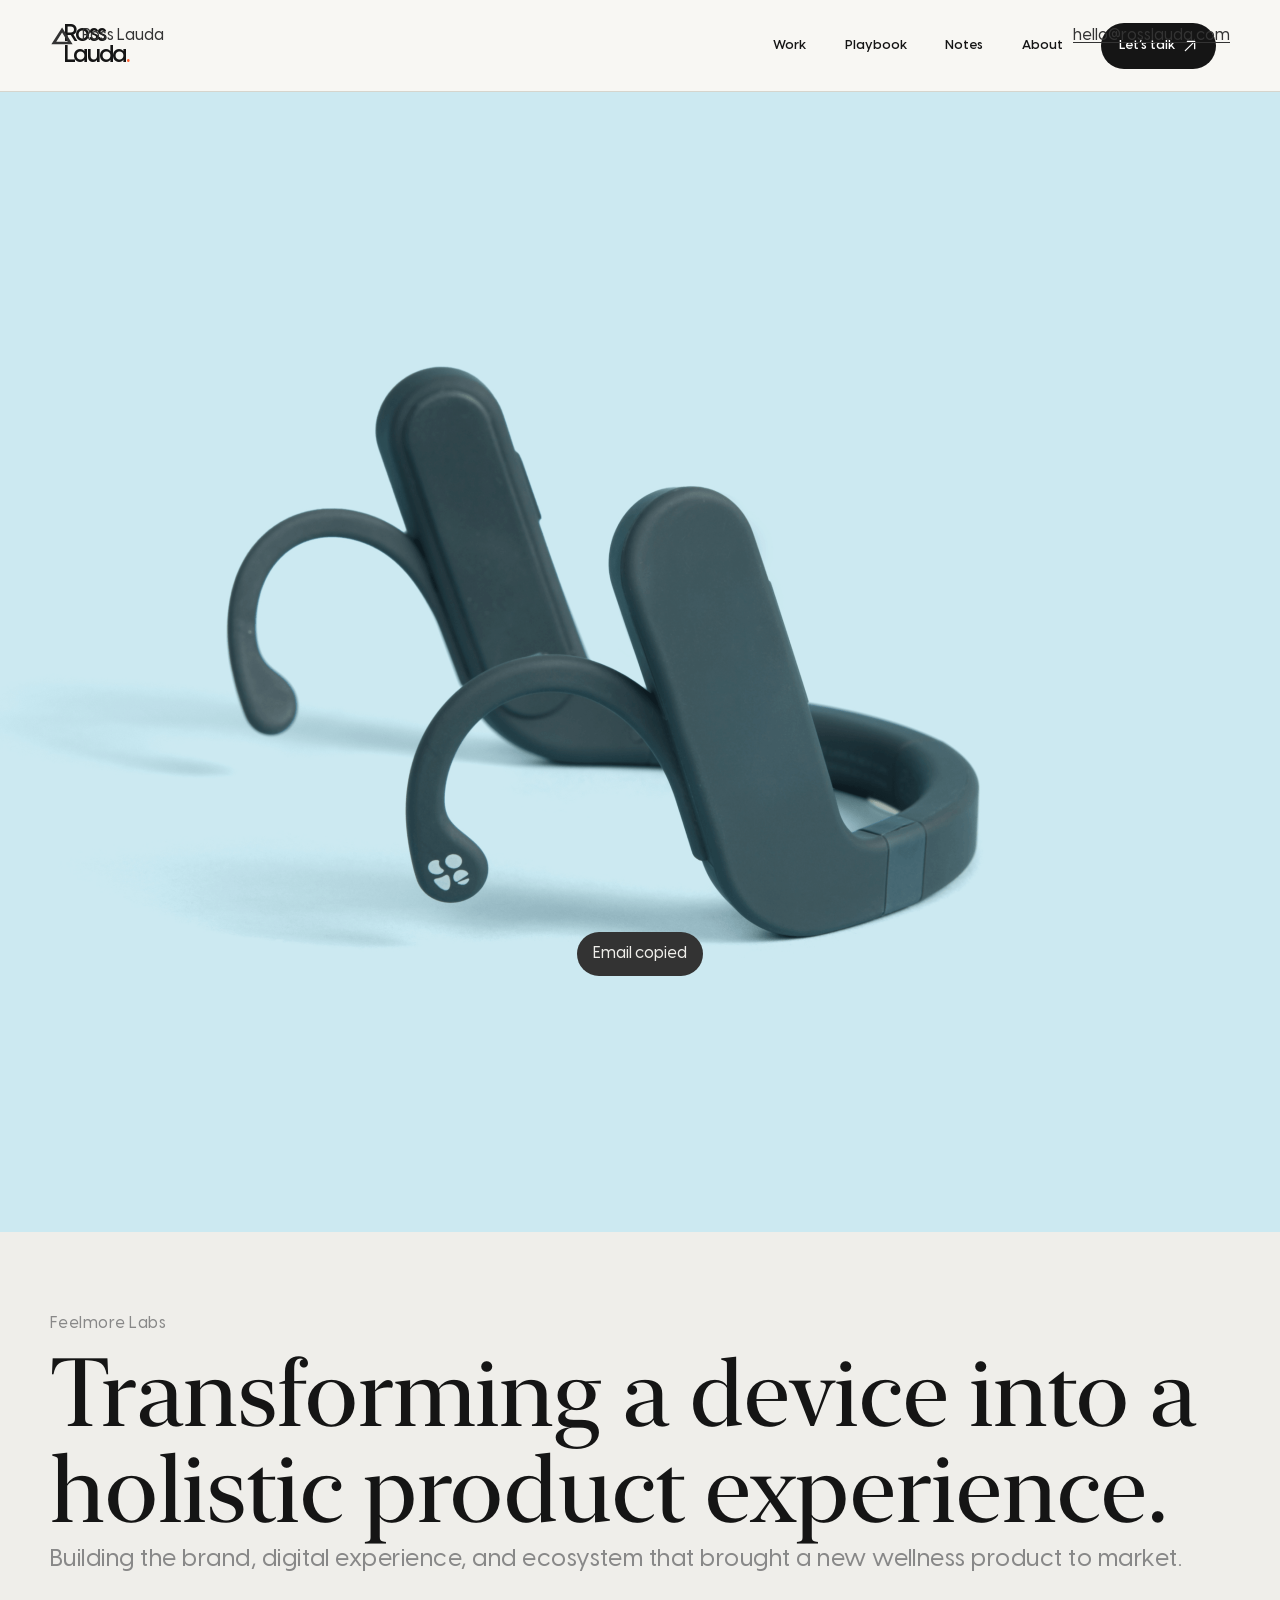
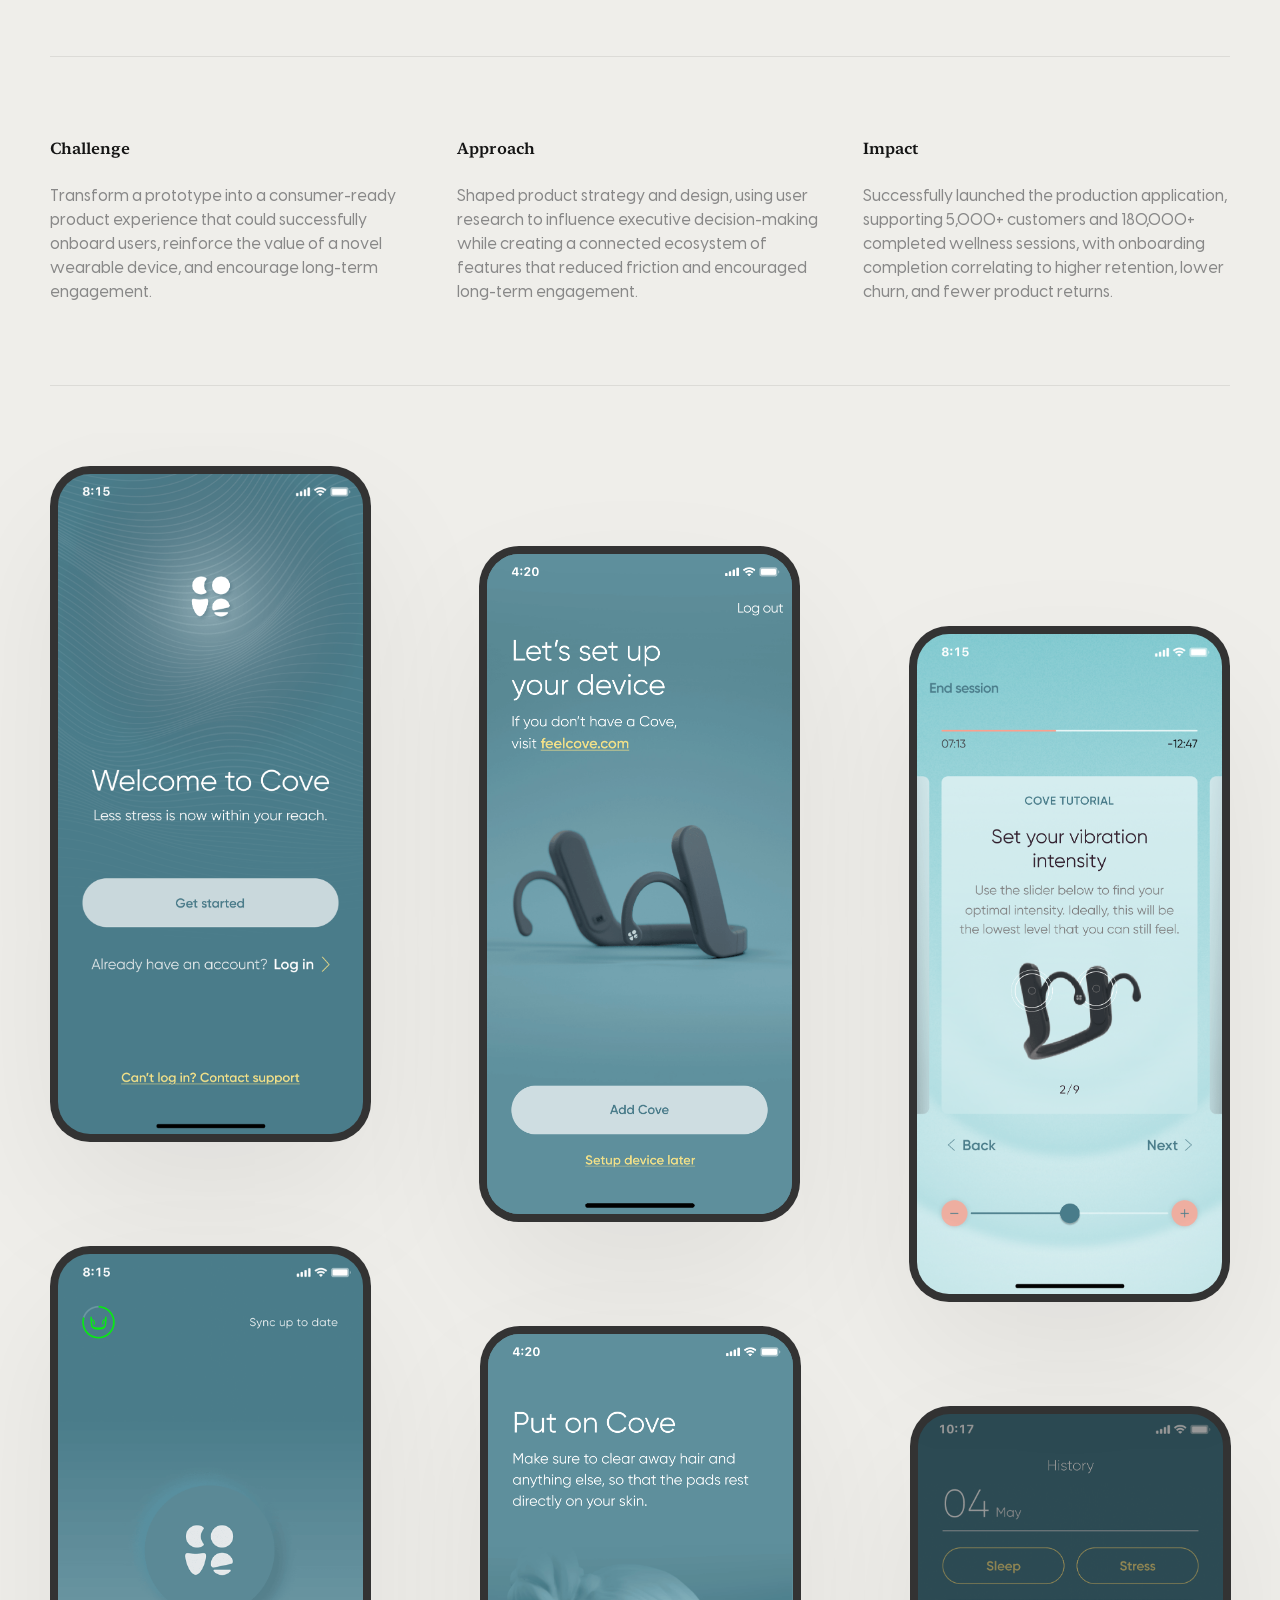
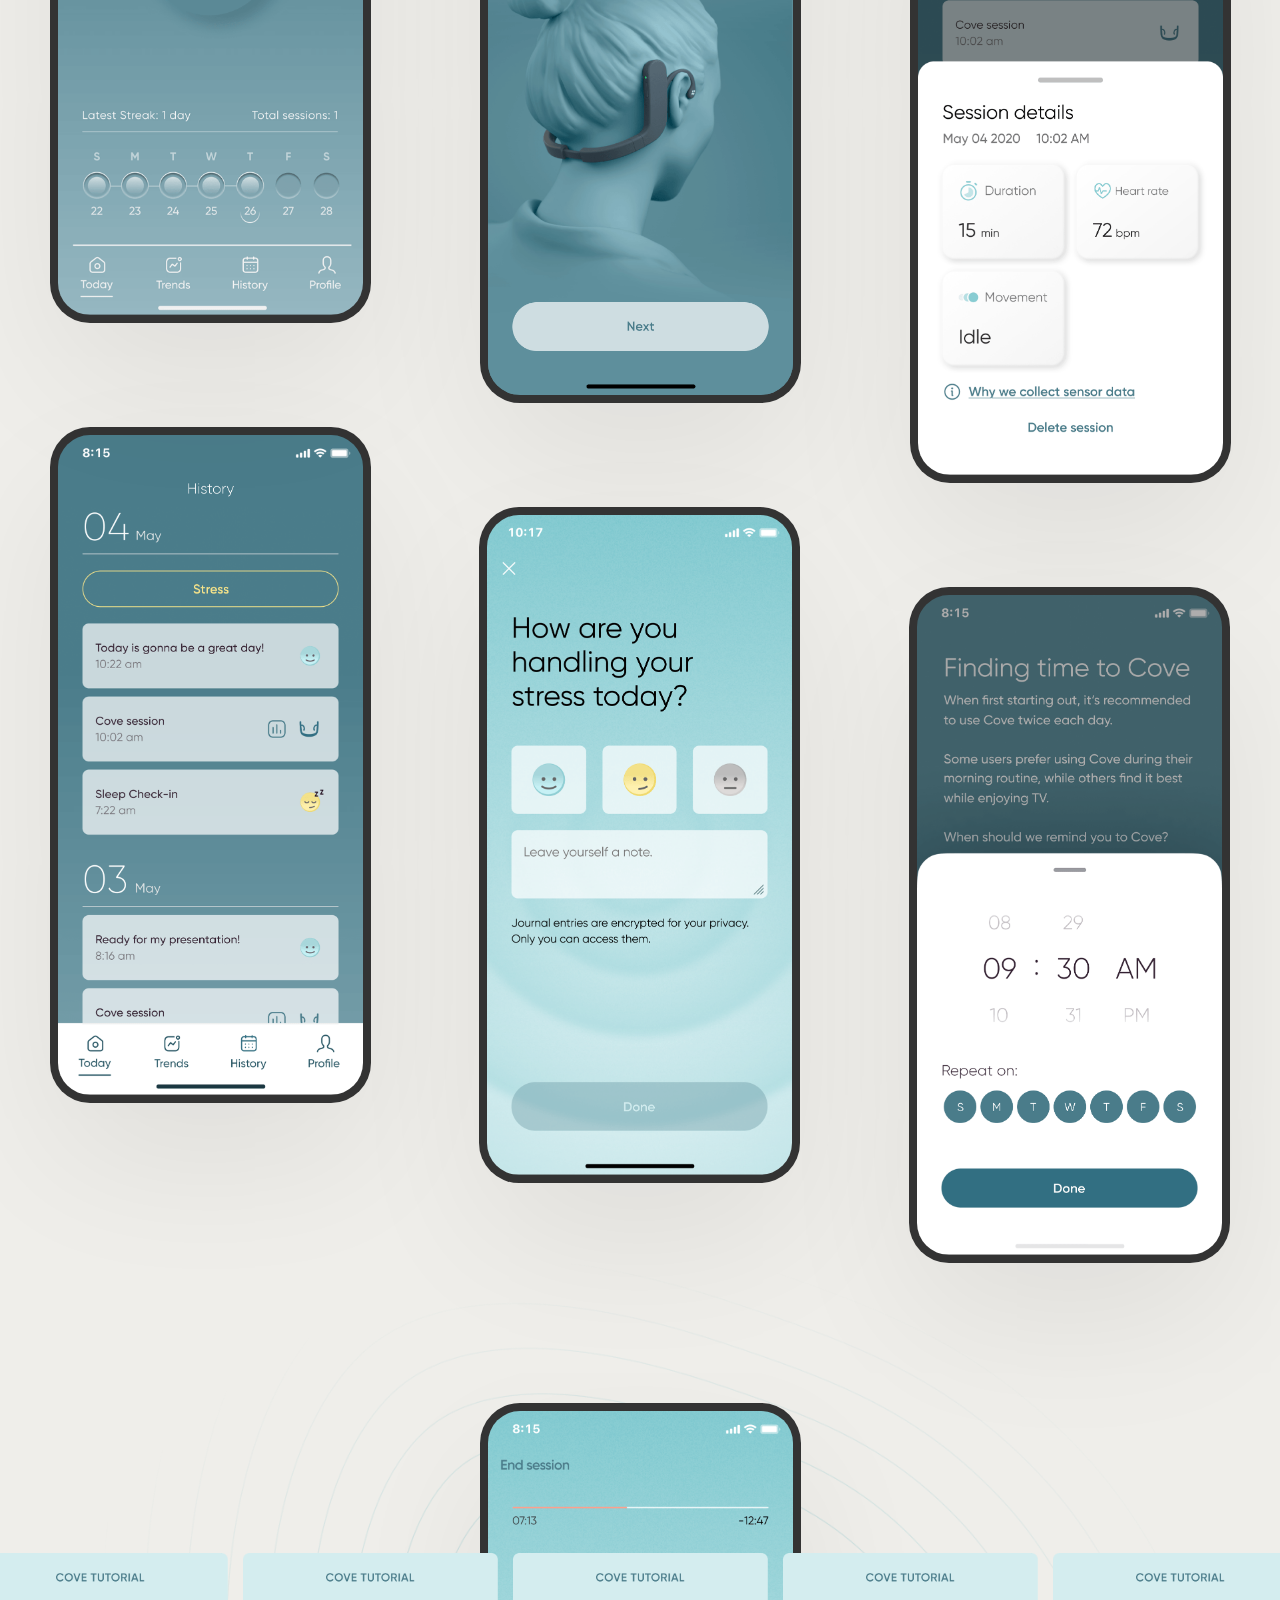
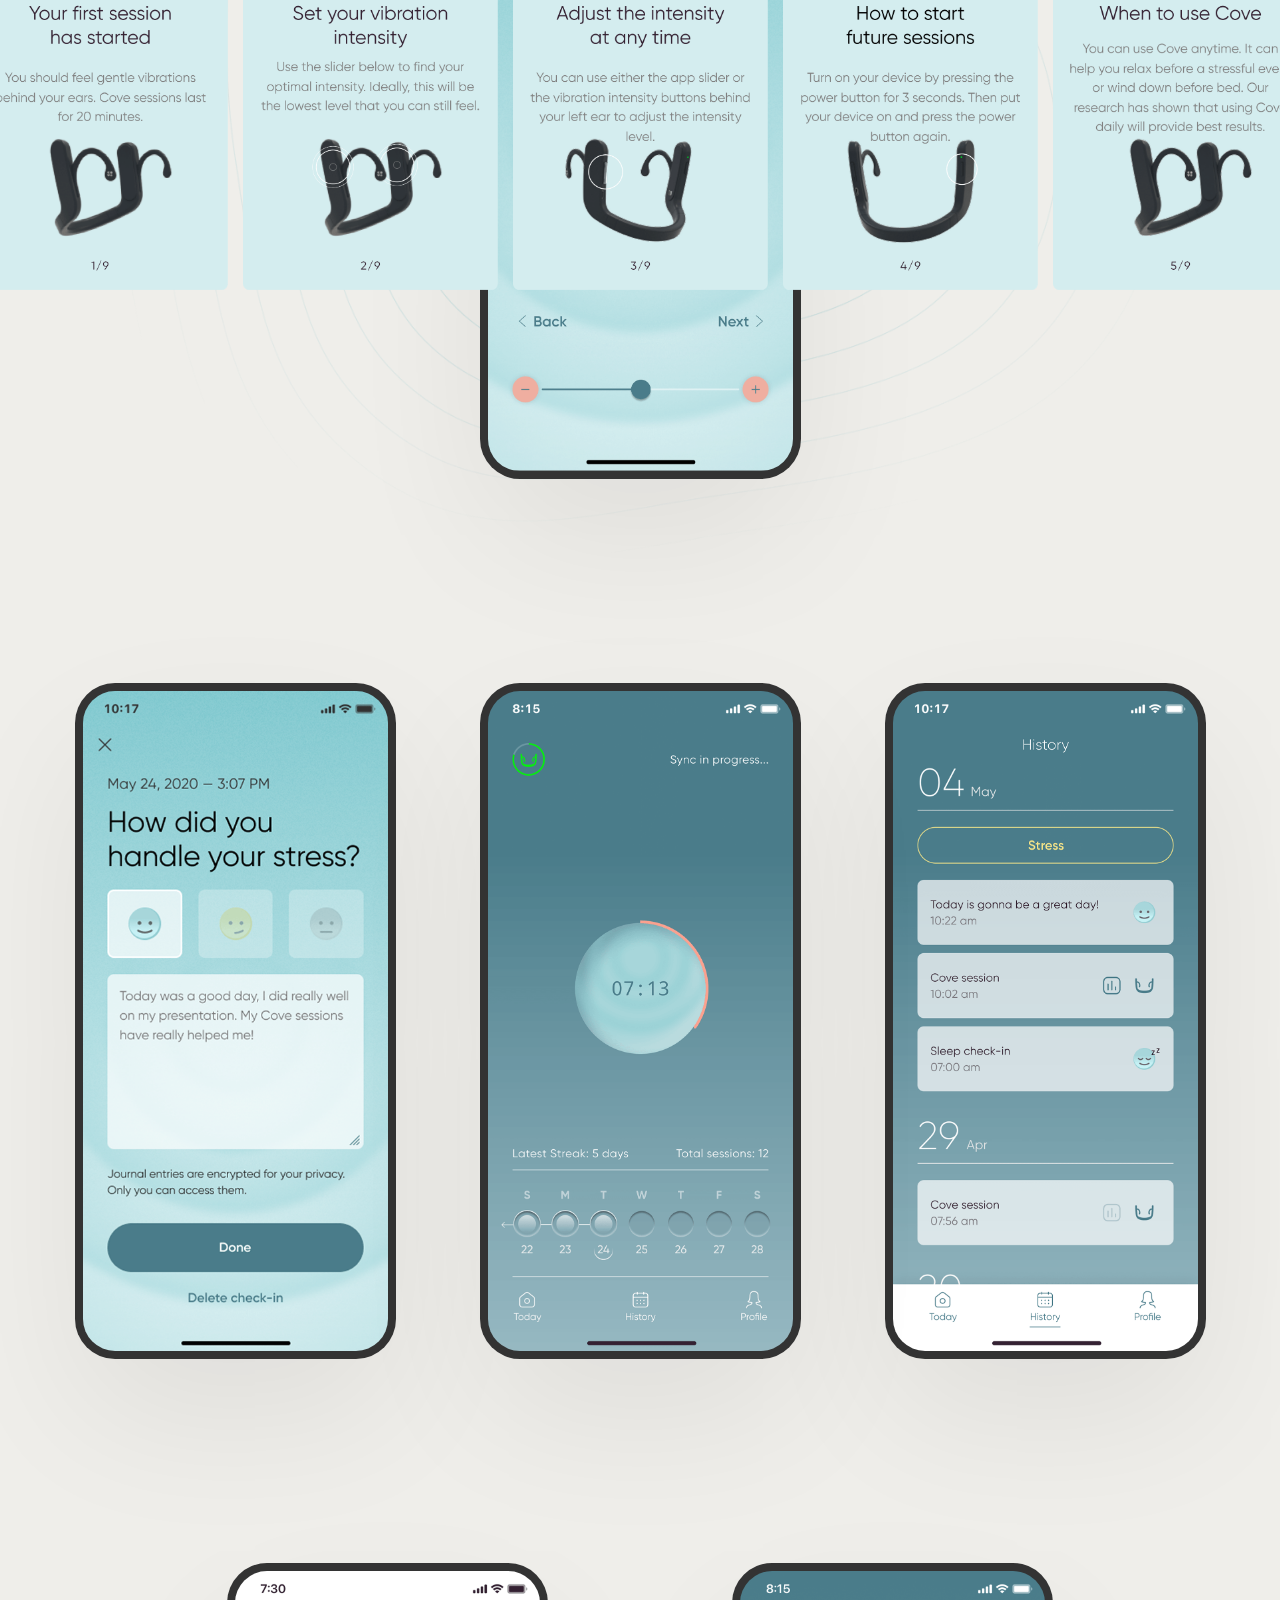
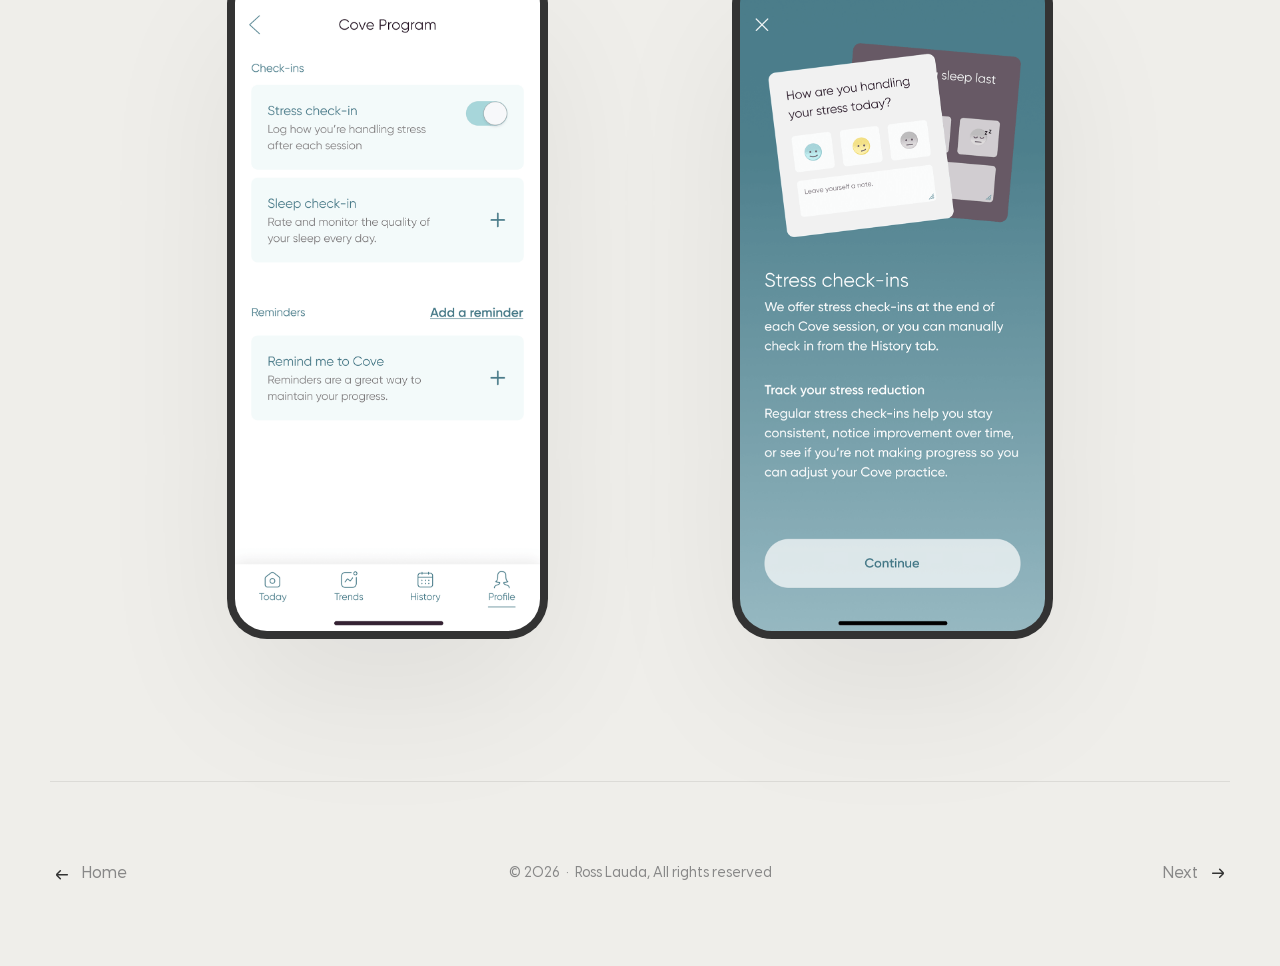
==== commit 901353c5: "Publish readable screens and experimental device frames on staging" ====
--- a/case-study.html
+++ b/case-study.html
@@ -6,7 +6,7 @@
   <meta name="description" content="Product design case studies by Ross Lauda, focused on systems, platforms, and measurable product impact.">
   <title>Selected work — Ross Lauda</title><link rel="stylesheet" href="styles.css?v=20261024-staff-v1-3"><link rel="stylesheet" href="good-trouble.css?v=20261110-1">
 <link rel="stylesheet" href="good-trouble-interiors.css?v=20261110-4">
-<link rel="stylesheet" href="good-trouble-chapters.css?v=20261110-1">
+<link rel="stylesheet" href="good-trouble-chapters.css?v=20261110-readable-3">
 </head>
 <body>
   <div class="case-shell">
--- a/good-trouble-chapters.css
+++ b/good-trouble-chapters.css
@@ -138,3 +138,216 @@
 .gte-archive>summary strong{font-size:48px}
 }
 @media(prefers-reduced-motion:reduce){.gte-chapters .gte-reveal{opacity:1!important;transform:none!important;transition:none!important}.gte-artboard img,.gte-arrow{transition:none!important}}
+
+
+/* LEGIBILITY PASS — Artifacts lead; Good Trouble frames, never obscures, the work.
+   No clip-paths, no perspective distortion, no cropped screen contents. */
+.gte-chapters .gte-artboard {
+  display:grid;
+  grid-template-columns:minmax(0, 1.3fr) minmax(0, .7fr);
+  grid-template-rows:minmax(0, 1fr);
+  gap:clamp(14px, 2.25vw, 32px);
+  padding:clamp(72px, 7vw, 100px) clamp(18px, 3.5vw, 52px) clamp(38px, 4vw, 56px);
+  height:clamp(520px, 52vw, 730px);
+  align-items:stretch;
+  isolation:isolate;
+}
+.gte-chapters .gte-artboard .gte-image,
+.gte-chapters .gte-architecture .gte-artboard--one .gte-image,
+.gte-chapters .gte-human .gte-artboard--one .gte-image,
+.gte-chapters .gte-human .gte-artboard--two .gte-image {
+  position:relative;
+  inset:auto;
+  top:auto;right:auto;bottom:auto;left:auto;
+  width:auto;height:auto;
+  min-width:0;min-height:0;
+  transform:none;
+  clip-path:none;
+  border:0;
+  border-radius:12px;
+  background:#fff;
+  overflow:hidden;
+  box-shadow:0 12px 34px #15151516;
+  filter:none;
+}
+.gte-chapters .gte-artboard .gte-image img {
+  display:block;
+  width:100%;
+  height:100%;
+  max-width:100%;
+  object-fit:contain;
+  object-position:center;
+  filter:none;
+  transform:none!important;
+  transition:none;
+}
+.gte-chapters .gte-artboard--one .gte-image--hero {grid-column:1;grid-row:1}
+.gte-chapters .gte-artboard--one .gte-image--detail {grid-column:2;grid-row:1}
+.gte-chapters .gte-artboard--two {
+  grid-template-columns:minmax(0, 1.25fr) minmax(0, .75fr);
+  grid-template-rows:minmax(0, 1fr) minmax(0, 1fr);
+  padding-top:78px;
+  padding-bottom:70px;
+}
+.gte-chapters .gte-artboard--two .gte-image--cut {grid-column:1;grid-row:1/3}
+.gte-chapters .gte-artboard--two .gte-image--slice {grid-column:2;grid-row:1}
+.gte-chapters .gte-artboard--two .gte-image--floating {grid-column:2;grid-row:2}
+.gte-chapters .gte-artboard .gte-artword {
+  position:absolute;
+  top:20px;left:clamp(18px,3.5vw,52px);right:18px;bottom:auto;
+  display:block;width:auto;max-width:calc(100% - 50px);
+  font:900 clamp(24px,3vw,41px)/1 Impact,"Arial Narrow",sans-serif;
+  letter-spacing:-.02em;text-transform:uppercase;
+  color:var(--gte-accent);
+  mix-blend-mode:normal;
+  opacity:1;
+  white-space:nowrap;
+  overflow:hidden;text-overflow:ellipsis;
+  pointer-events:none;z-index:4;
+}
+.gte-chapters .gte-artboard--two .gte-layer-label {
+  top:23px;left:clamp(18px,3.5vw,52px);color:#fff;
+  z-index:4;
+}
+.gte-chapters .gte-artboard--two .gte-type-ribbon {
+  position:absolute;left:clamp(18px,3.5vw,52px);right:20px;bottom:18px;
+  display:block;width:auto;max-width:calc(100% - 55px);
+  transform:none;white-space:nowrap;overflow:hidden;text-overflow:ellipsis;
+  font:900 clamp(21px,2.7vw,37px)/1 Impact,"Arial Narrow",sans-serif;
+  letter-spacing:-.01em;
+  z-index:4;
+}
+.gte-chapters .gte-artboard .gte-cross {display:none}
+.gte-chapters .gte-artboard .gte-imprint {
+  z-index:4;bottom:10px;left:12px;transform:none;
+  padding:7px 10px;
+  font-size:9px;
+}
+.gte-chapters .gte-artboard--one .gte-imprint {bottom:12px}
+.gte-chapters .gte-artboard--one .gte-image {z-index:2}
+.gte-chapters .gte-artboard--two .gte-image {z-index:2}
+.gte-chapters .gte-artboard--one {background:#e7e6ff}
+.gte-chapters.gte-architecture .gte-artboard--one {background:#dbe5fd}
+.gte-chapters.gte-architecture .gte-artboard--one .gte-artword {color:#254deb}
+.gte-chapters.gte-human .gte-artboard--one {background:#f9e5ee}
+.gte-chapters.gte-human .gte-artboard--one .gte-artword {color:#e63e9b}
+.gte-chapters.gte-brand .gte-artboard--one {background:#f8e6db}
+.gte-chapters .gte-artboard--two {background:#171717}
+.gte-chapters.gte-architecture .gte-artboard--two {background:#153c97}
+.gte-chapters.gte-human .gte-artboard--two {background:#8b2c6a}
+.gte-chapters.gte-brand .gte-artboard--two {background:#482e89}
+.gte-chapters .gte-detail-strip .gte-detail-art {
+  background:#f1f0eb;
+  min-height:240px;
+  padding:12px;
+  overflow:visible;
+}
+.gte-chapters .gte-detail-strip .gte-detail-art img {
+  display:block;height:100%;width:100%;object-fit:contain;filter:none;
+}
+.gte-chapters .gte-detail-strip{align-items:stretch}
+.gte-chapters .gte-detail-strip p{align-self:center}
+.gte-chapters .gte-art-caption{max-width:620px}
+@media(max-width:760px){
+  .gte-chapters .gte-artboard {
+    display:flex;flex-direction:column;
+    gap:12px;height:auto;min-height:0;
+    padding:66px 14px 30px;
+  }
+  .gte-chapters .gte-artboard .gte-artword {
+    top:17px;left:15px;right:15px;max-width:calc(100% - 30px);
+    font-size:clamp(22px,6vw,34px);
+  }
+  .gte-chapters .gte-artboard .gte-image,
+  .gte-chapters .gte-architecture .gte-artboard--one .gte-image,
+  .gte-chapters .gte-human .gte-artboard--one .gte-image,
+  .gte-chapters .gte-human .gte-artboard--two .gte-image {
+    flex:none;display:flex;align-items:center;justify-content:center;
+    height:clamp(230px,78vw,450px);
+    width:100%;max-width:100%;
+    inset:auto;clip-path:none;transform:none;
+  }
+  .gte-chapters .gte-artboard--one .gte-image--detail,
+  .gte-chapters .gte-artboard--two .gte-image--slice,
+  .gte-chapters .gte-artboard--two .gte-image--floating {
+    height:clamp(175px,58vw,290px);
+  }
+  .gte-chapters .gte-artboard--two {padding-top:65px;padding-bottom:65px}
+  .gte-chapters .gte-artboard--two .gte-layer-label{left:15px;top:20px}
+  .gte-chapters .gte-artboard--two .gte-type-ribbon{left:15px;bottom:17px;max-width:calc(100% - 30px);font-size:23px}
+  .gte-chapters .gte-artboard--one .gte-imprint{bottom:4px;left:15px}
+}
+
+/* Device-inspired framing: bold silhouettes, legible actual screenshots.
+   Frame wraps artwork; never obscures or warps the source image. */
+.gte-chapters .gte-artboard--one .gte-image--hero{
+  overflow:visible;
+  border-radius:clamp(15px,2vw,28px);
+  border:clamp(9px,1.1vw,17px) solid #191919;
+  background:#fff;
+  box-shadow:14px 20px 0 var(--gte-accent),0 20px 40px #15151520;
+  padding:9px;
+  z-index:3;
+}
+.gte-chapters .gte-artboard--one .gte-image--hero img{
+  border-radius:clamp(6px,1vw,14px);
+  overflow:hidden;
+  object-fit:contain;
+}
+.gte-chapters .gte-artboard--one .gte-image--hero:before{
+  content:"";position:absolute;
+  top:-5px;left:50%;transform:translateX(-50%);
+  width:17%;height:6px;border-radius:0 0 9px 9px;
+  background:#191919;pointer-events:none;z-index:4;
+}
+.gte-chapters .gte-artboard--one .gte-image--detail{
+  border:5px solid #fff;outline:1px solid #17171733;
+  box-shadow:-12px 14px 0 #e2ff1a,0 18px 30px #1515151a;
+  border-radius:20px;
+  padding:8px;
+}
+.gte-chapters .gte-artboard--two .gte-image--cut{
+  border:10px solid #f8f7f3;
+  border-radius:clamp(15px,2vw,25px);
+  padding:9px;
+  box-shadow:15px 18px 0 var(--gte-accent);
+}
+.gte-chapters .gte-artboard--two .gte-image--slice{
+  border:5px solid #f8f7f3;
+  border-radius:15px;
+  padding:8px;
+}
+.gte-chapters .gte-artboard--two .gte-image--floating{
+  border:5px solid #f8f7f3;
+  border-radius:15px;
+  padding:8px;
+}
+.gte-chapters.gte-architecture .gte-artboard--one .gte-image--hero{
+  border-color:#12356f;box-shadow:16px 20px 0 #4078ff,0 20px 40px #17171720;
+}
+.gte-chapters.gte-architecture .gte-artboard--one .gte-image--hero:before{background:#12356f}
+.gte-chapters.gte-human .gte-artboard--one .gte-image--hero{
+  border-color:#713956;border-radius:40px;
+  box-shadow:16px 20px 0 #ec6ab5,0 20px 40px #1717171c;
+}
+.gte-chapters.gte-human .gte-artboard--one .gte-image--hero:before{background:#713956}
+.gte-chapters.gte-brand .gte-artboard--one .gte-image--hero{
+  border-color:#40256a;box-shadow:16px 20px 0 #ff935b,0 20px 40px #1717171c;
+}
+.gte-chapters.gte-brand .gte-artboard--one .gte-image--hero:before{background:#40256a}
+@media(max-width:760px){
+  .gte-chapters .gte-artboard--one .gte-image--hero,
+  .gte-chapters.gte-human .gte-artboard--one .gte-image--hero{
+    border-width:9px;
+    border-radius:22px;
+    box-shadow:8px 11px 0 var(--gte-accent);
+    margin:0 12px 12px 0;
+    width:calc(100% - 12px);
+    height:clamp(250px,75vw,460px);
+  }
+  .gte-chapters .gte-artboard--one .gte-image--detail{
+    box-shadow:-6px 9px 0 #e2ff1a;
+    outline:0;
+  }
+  .gte-chapters .gte-artboard--two .gte-image--cut{box-shadow:8px 10px 0 var(--gte-accent);margin:0 10px 12px 0;width:calc(100% - 10px)}
+}
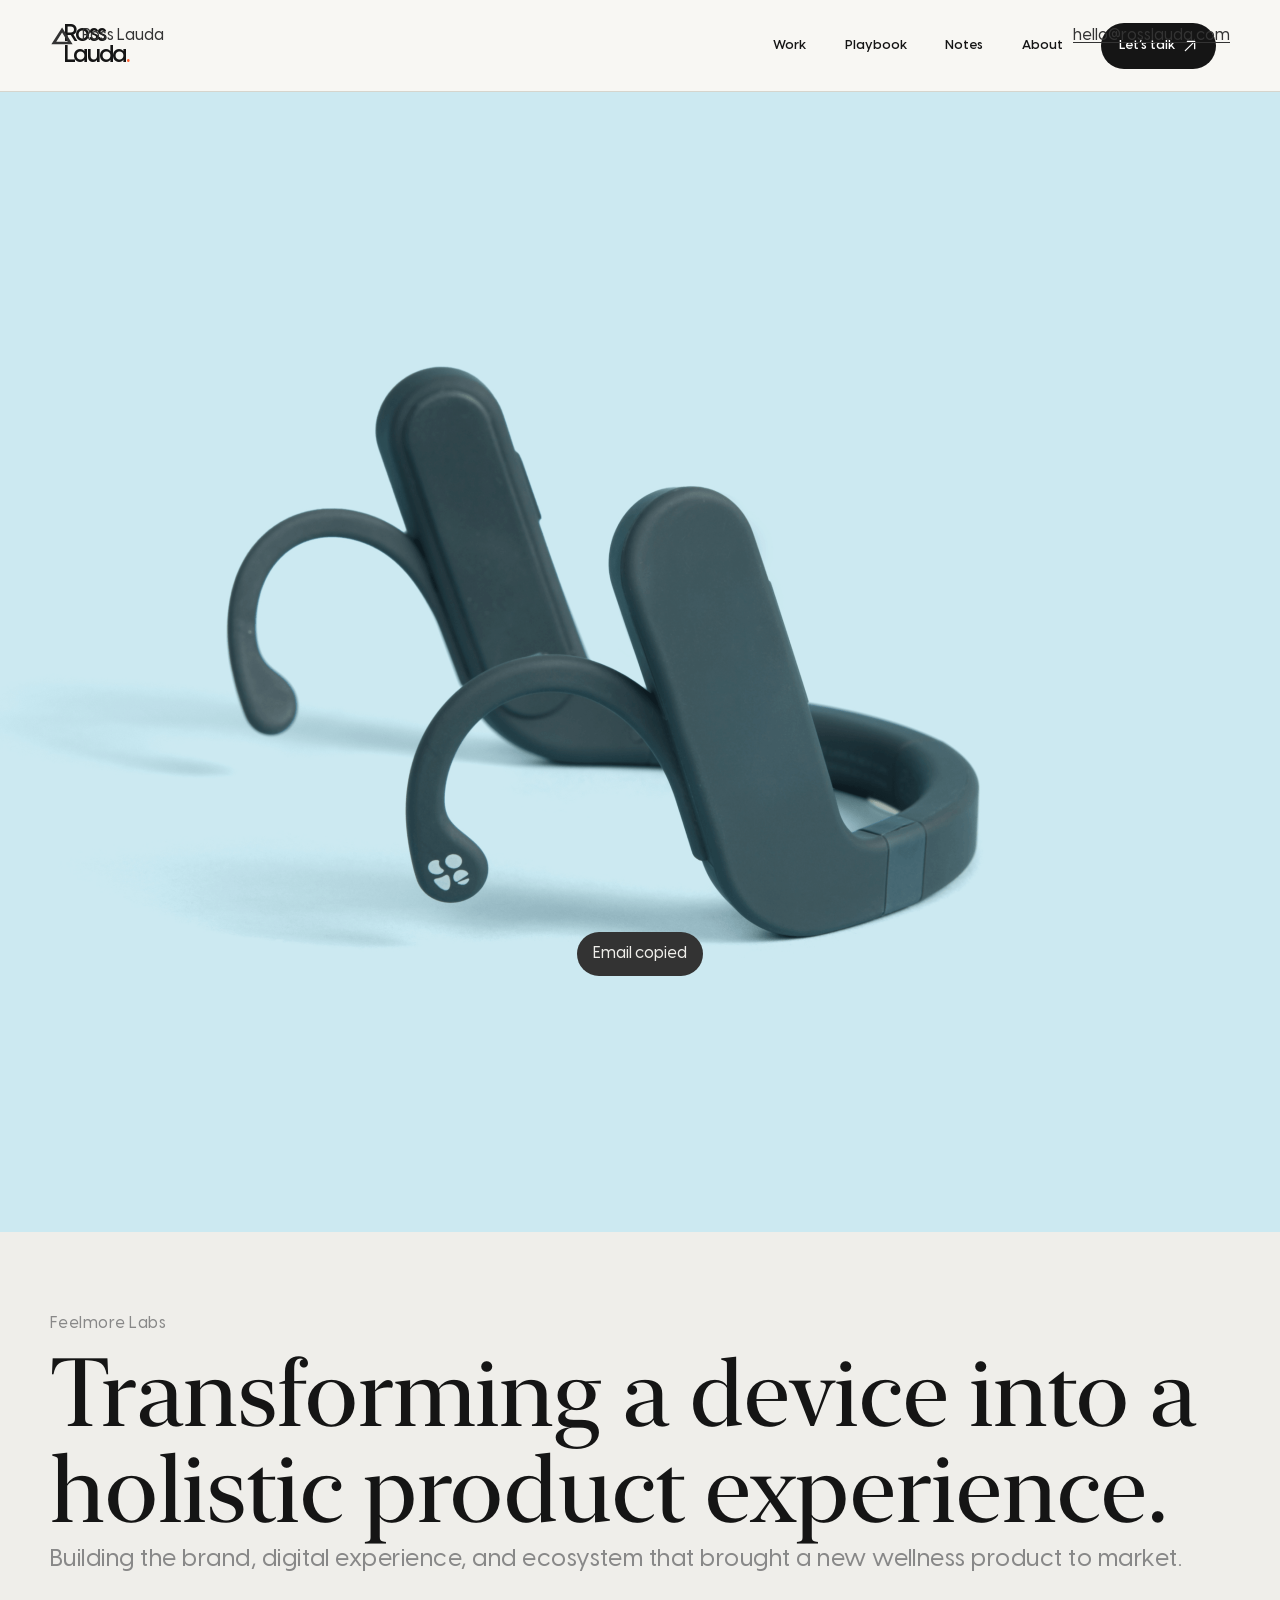
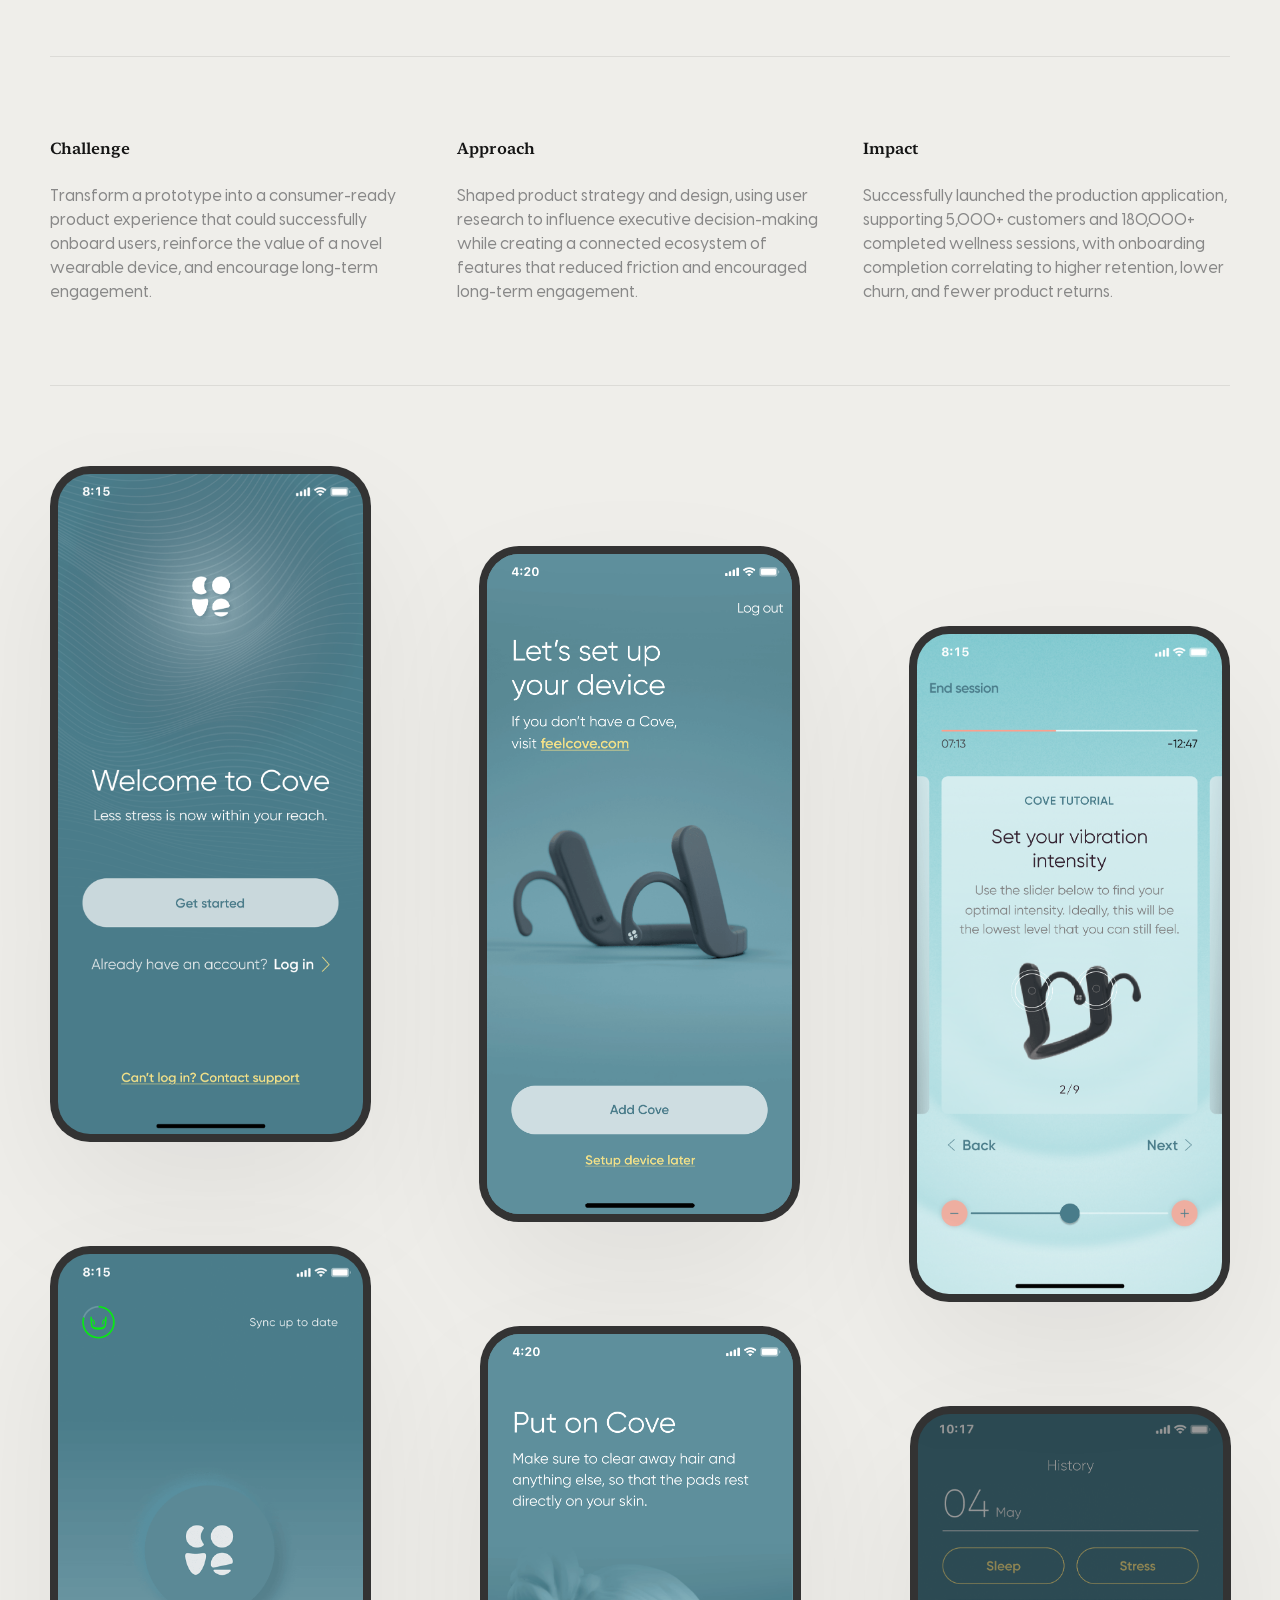
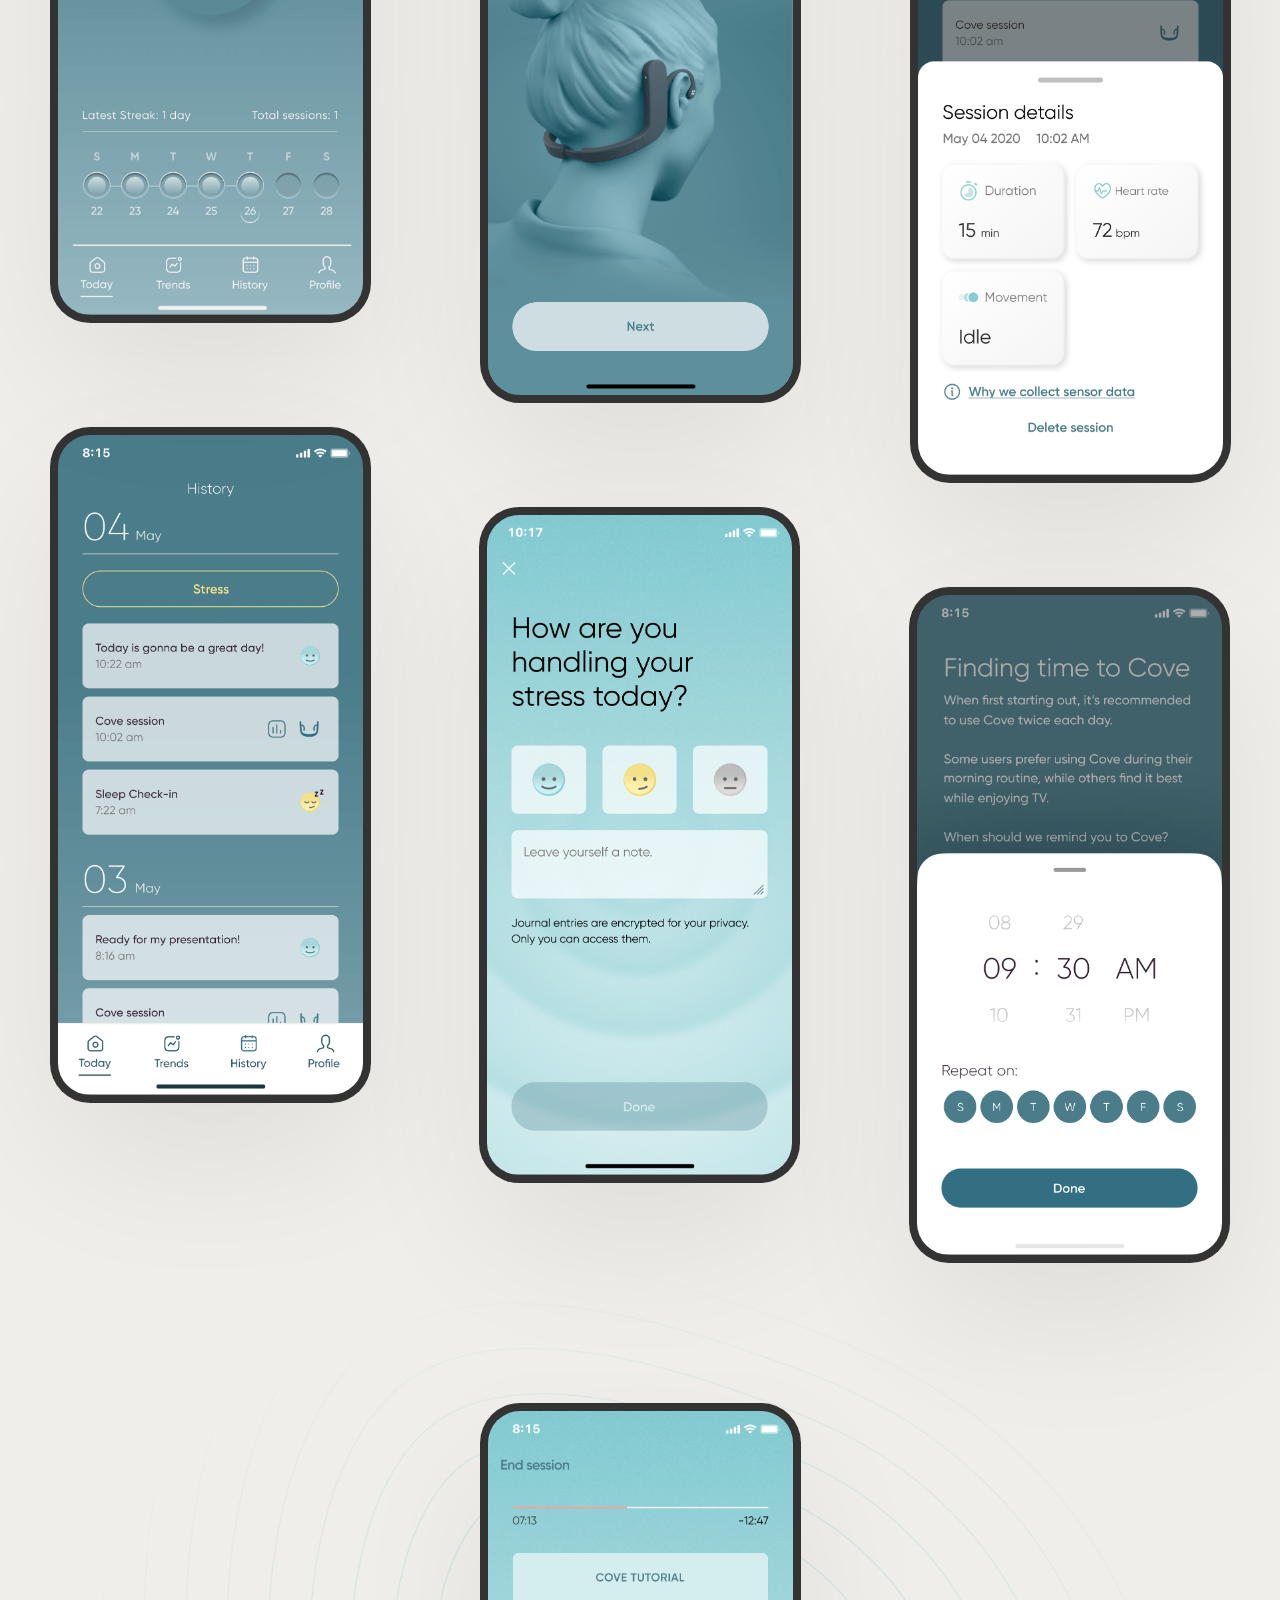
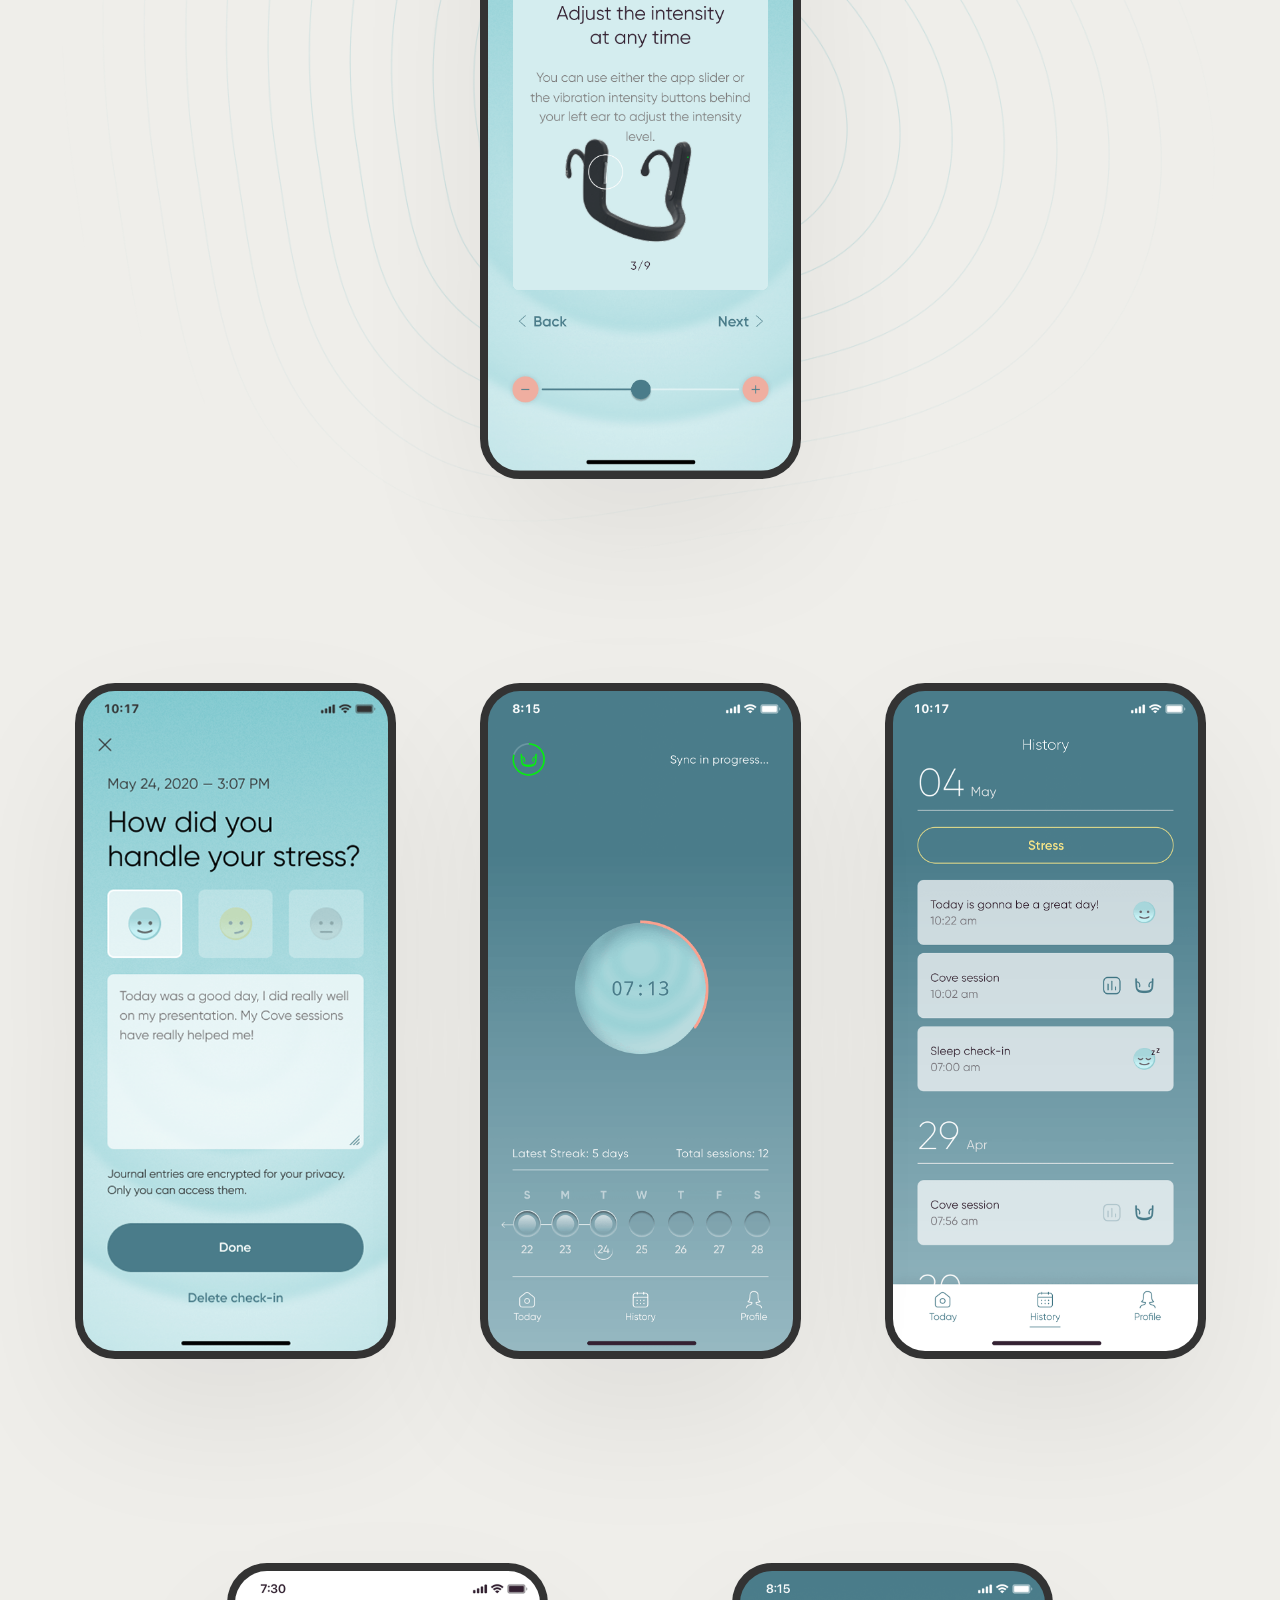
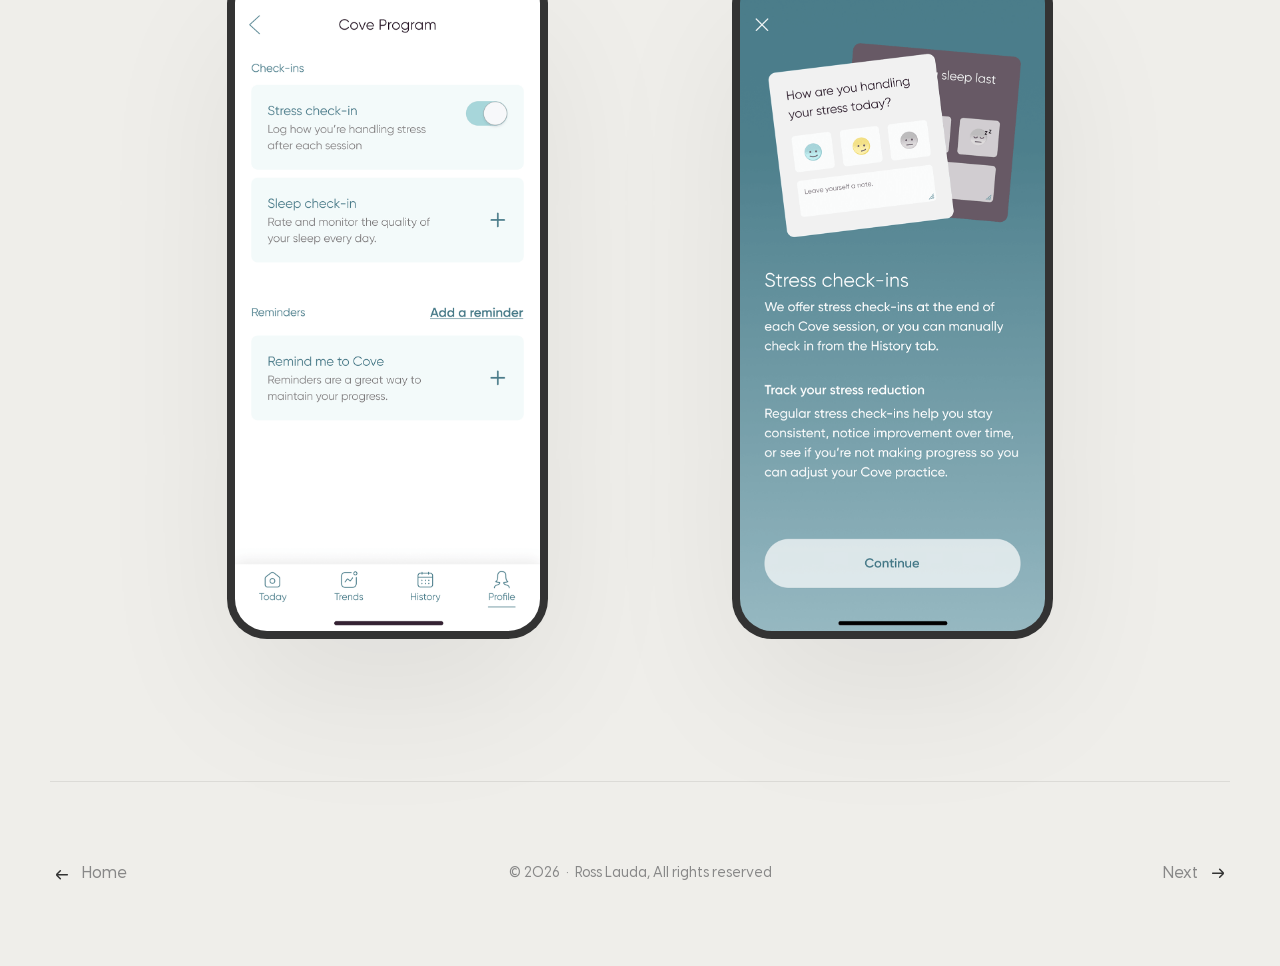
==== commit 6aaec6f4: "Deploy aspect-aware screenshot framing to staging templates" ====
--- a/case-study.html
+++ b/case-study.html
@@ -6,7 +6,7 @@
   <meta name="description" content="Product design case studies by Ross Lauda, focused on systems, platforms, and measurable product impact.">
   <title>Selected work — Ross Lauda</title><link rel="stylesheet" href="styles.css?v=20261024-staff-v1-3"><link rel="stylesheet" href="good-trouble.css?v=20261110-1">
 <link rel="stylesheet" href="good-trouble-interiors.css?v=20261110-4">
-<link rel="stylesheet" href="good-trouble-chapters.css?v=20261110-readable-3">
+<link rel="stylesheet" href="good-trouble-chapters.css?v=20261110-aspect-true">
 </head>
 <body>
   <div class="case-shell">
@@ -15,6 +15,6 @@
   <div class="toast" role="status" aria-live="polite">Email copied</div>
   <script src="data.js?v=20261024-staff-v1-1"></script><script src="case-galleries.js?v=20260831-14"></script><script src="site.js?v=20261024-staff-v1-3"></script>
 <script src="good-trouble-interiors.js?v=20261110-4"></script>
-<script src="good-trouble-chapters.js?v=20261110-1"></script>
+<script src="good-trouble-chapters.js?v=20261110-aspect-true"></script>
 </body>
 </html>
--- a/good-trouble-chapters.css
+++ b/good-trouble-chapters.css
@@ -351,3 +351,119 @@
   }
   .gte-chapters .gte-artboard--two .gte-image--cut{box-shadow:8px 10px 0 var(--gte-accent);margin:0 10px 12px 0;width:calc(100% - 10px)}
 }
+
+
+/* ASPECT-TRUE ARTIFACT FRAMING / v4
+   Image dimensions determine the physical frame. Device treatments only
+   apply to portrait assets; wide diagrams remain wide product artifacts. */
+.gte-chapters .gte-artboard {
+  align-items:center;
+  justify-items:center;
+}
+.gte-chapters .gte-artboard .gte-image,
+.gte-chapters .gte-artboard--one .gte-image--hero,
+.gte-chapters .gte-artboard--one .gte-image--detail,
+.gte-chapters .gte-artboard--two .gte-image--cut,
+.gte-chapters .gte-artboard--two .gte-image--slice,
+.gte-chapters .gte-artboard--two .gte-image--floating {
+  --gte-ratio:1;
+  --gte-image-height:clamp(240px,39vw,510px);
+  display:block;
+  align-self:center;
+  justify-self:center;
+  width:min(100%,calc(var(--gte-ratio) * var(--gte-image-height)));
+  height:auto;
+  min-height:0;
+  max-width:100%;
+  max-height:none;
+  margin:0;
+  padding:0;
+  border:0;
+  border-radius:0;
+  background:transparent;
+  box-shadow:none;
+  outline:0;
+  transform:none;
+  clip-path:none;
+  overflow:visible;
+}
+.gte-chapters .gte-artboard--one .gte-image--detail,
+.gte-chapters .gte-artboard--two .gte-image--slice,
+.gte-chapters .gte-artboard--two .gte-image--floating {
+  --gte-image-height:clamp(190px,24vw,300px);
+}
+.gte-chapters .gte-artboard--two .gte-image--cut {--gte-image-height:clamp(250px,39vw,505px)}
+.gte-chapters .gte-artboard .gte-image img {
+  width:100%;
+  height:auto;
+  max-width:100%;
+  max-height:none;
+  display:block;
+  object-fit:contain;
+  object-position:center;
+  border-radius:inherit;
+  box-shadow:none;
+}
+.gte-chapters .gte-artboard--one .gte-image--hero:before {display:none}
+.gte-chapters .gte-artboard .gte-image.gte-portrait {
+  padding:7px;
+  border:clamp(7px,.8vw,12px) solid #171717;
+  border-radius:clamp(21px,2.4vw,34px);
+  background:#171717;
+  box-shadow:9px 13px 0 var(--gte-accent),0 19px 36px #1112;
+}
+.gte-chapters .gte-artboard .gte-image.gte-portrait img {border-radius:clamp(8px,1.1vw,18px);background:#fff}
+.gte-chapters .gte-artboard .gte-image.gte-landscape {
+  border:2px solid #16161622;
+  border-radius:8px;
+  background:white;
+  box-shadow:9px 13px 0 var(--gte-accent),0 15px 38px #17171717;
+}
+.gte-chapters .gte-artboard .gte-image.gte-square {
+  border:2px solid #17171733;
+  border-radius:14px;
+  background:white;
+  box-shadow:9px 13px 0 var(--gte-accent),0 15px 38px #17171717;
+}
+.gte-chapters .gte-artboard .gte-image.gte-portrait:before {
+  display:block;
+  content:"";
+  position:absolute;
+  width:21%;
+  height:5px;
+  top:-8px;
+  left:50%;
+  transform:translateX(-50%);
+  background:#171717;
+  border-radius:0 0 8px 8px;
+  z-index:4;
+}
+.gte-chapters .gte-artboard .gte-image.gte-landscape:before,
+.gte-chapters .gte-artboard .gte-image.gte-square:before {display:none}
+.gte-chapters .gte-artboard .gte-image.gte-portrait img,
+.gte-chapters .gte-artboard .gte-image.gte-landscape img,
+.gte-chapters .gte-artboard .gte-image.gte-square img {filter:none!important}
+.gte-chapters.gte-architecture .gte-artboard .gte-image.gte-portrait{border-color:#12356f;background:#12356f}
+.gte-chapters.gte-human .gte-artboard .gte-image.gte-portrait{border-color:#713956;background:#713956}
+.gte-chapters.gte-brand .gte-artboard .gte-image.gte-portrait{border-color:#40256a;background:#40256a}
+.gte-chapters .gte-detail-strip .gte-detail-art {border-radius:10px;overflow:hidden}
+@media(max-width:760px) {
+  .gte-chapters .gte-artboard {align-items:center}
+  .gte-chapters .gte-artboard .gte-image,
+  .gte-chapters .gte-artboard--one .gte-image--hero,
+  .gte-chapters .gte-artboard--one .gte-image--detail,
+  .gte-chapters .gte-artboard--two .gte-image--cut,
+  .gte-chapters .gte-artboard--two .gte-image--slice,
+  .gte-chapters .gte-artboard--two .gte-image--floating {
+    --gte-image-height:min(96vw,490px);
+    width:min(100%,calc(var(--gte-ratio) * var(--gte-image-height)));
+    height:auto;
+    flex:none;
+    margin:0 0 14px 0;
+  }
+  .gte-chapters .gte-artboard--one .gte-image--detail,
+  .gte-chapters .gte-artboard--two .gte-image--slice,
+  .gte-chapters .gte-artboard--two .gte-image--floating {--gte-image-height:min(65vw,315px)}
+  .gte-chapters .gte-artboard .gte-image img {height:auto;max-height:none}
+  .gte-chapters .gte-artboard .gte-image.gte-portrait {box-shadow:7px 9px 0 var(--gte-accent)}
+}
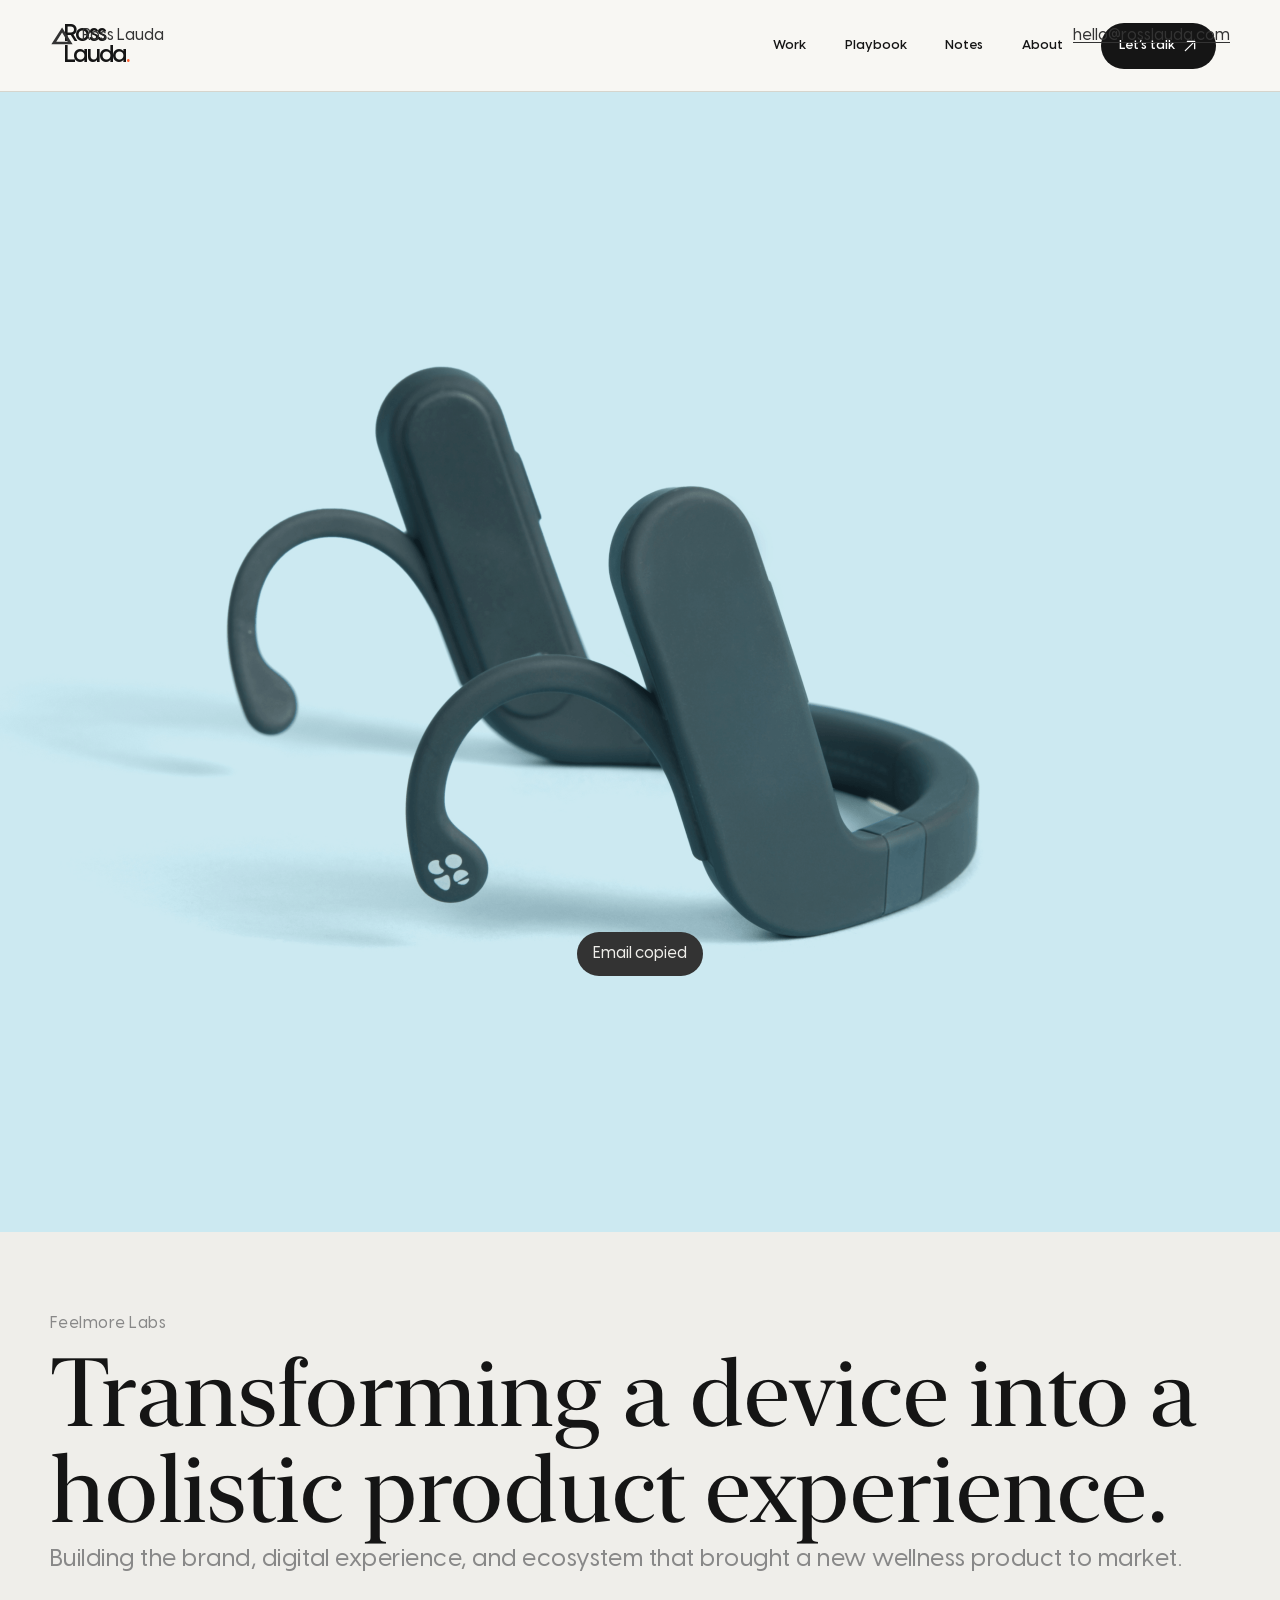
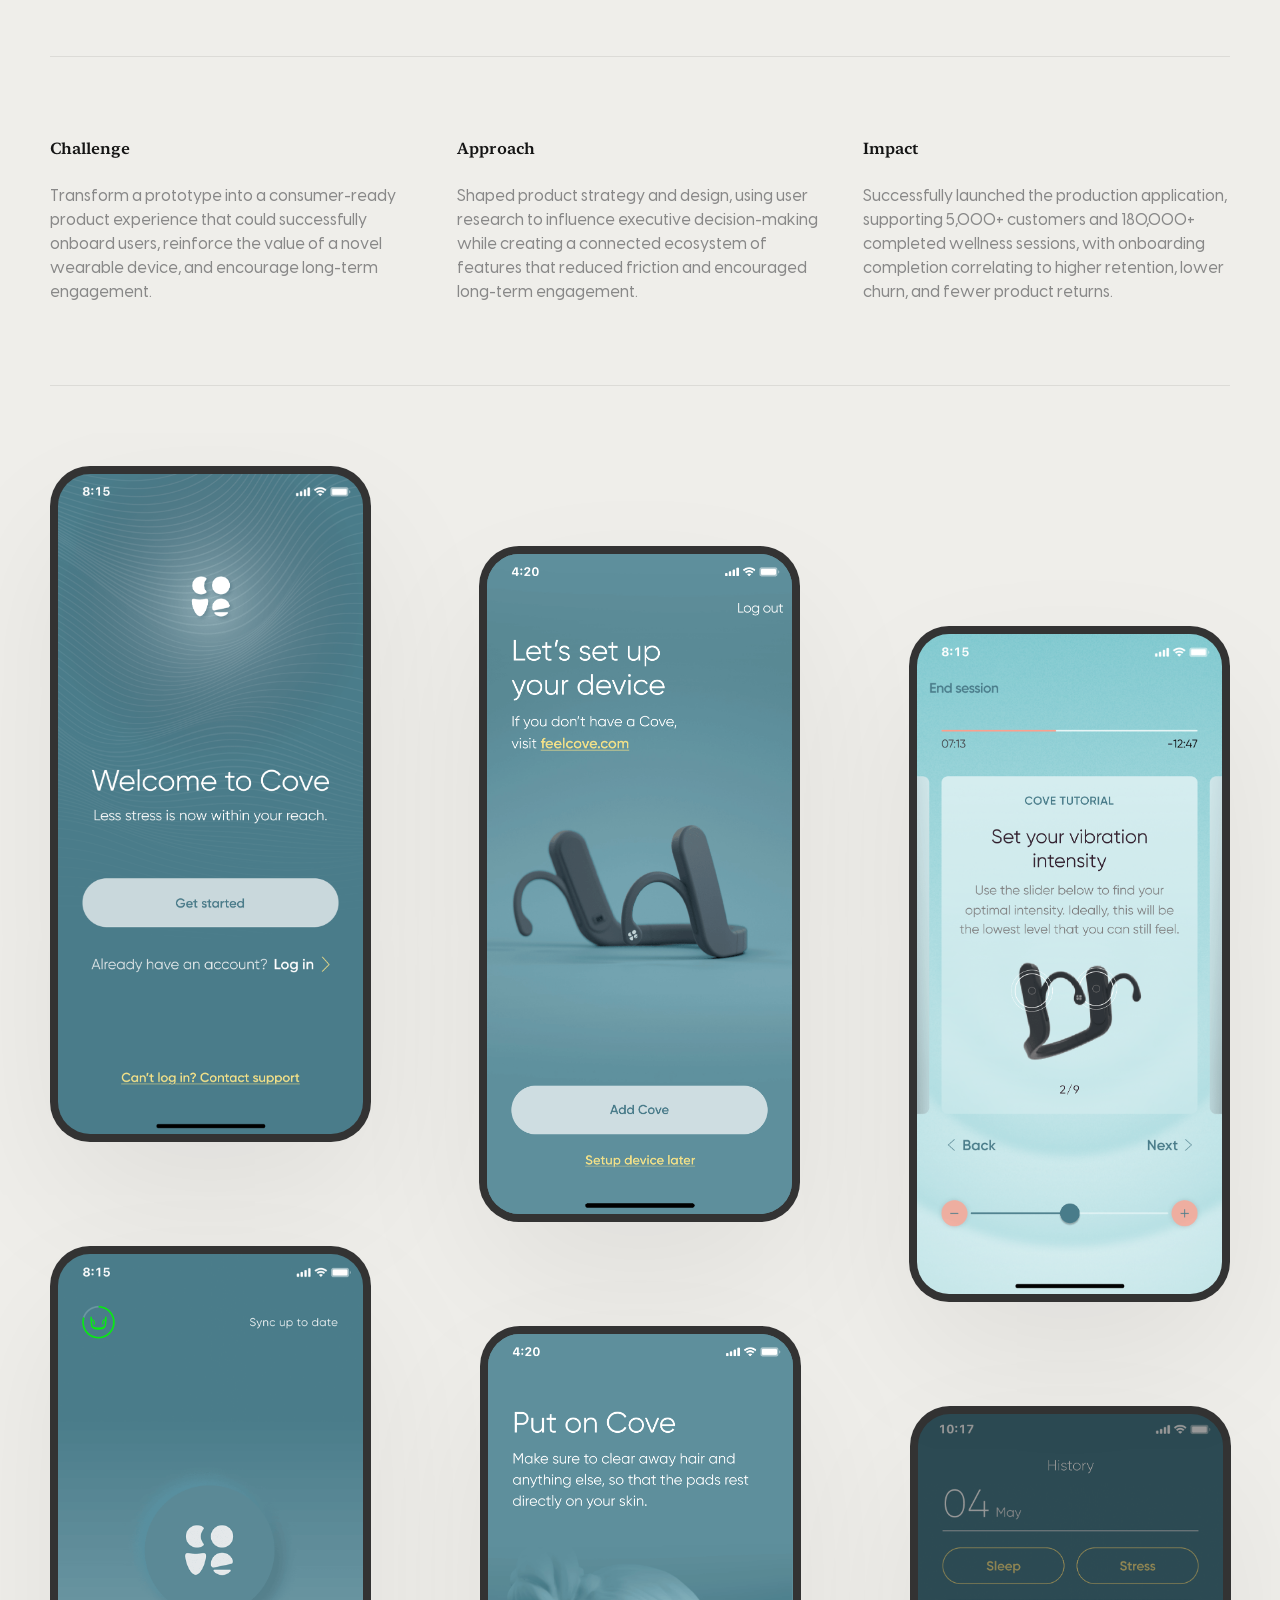
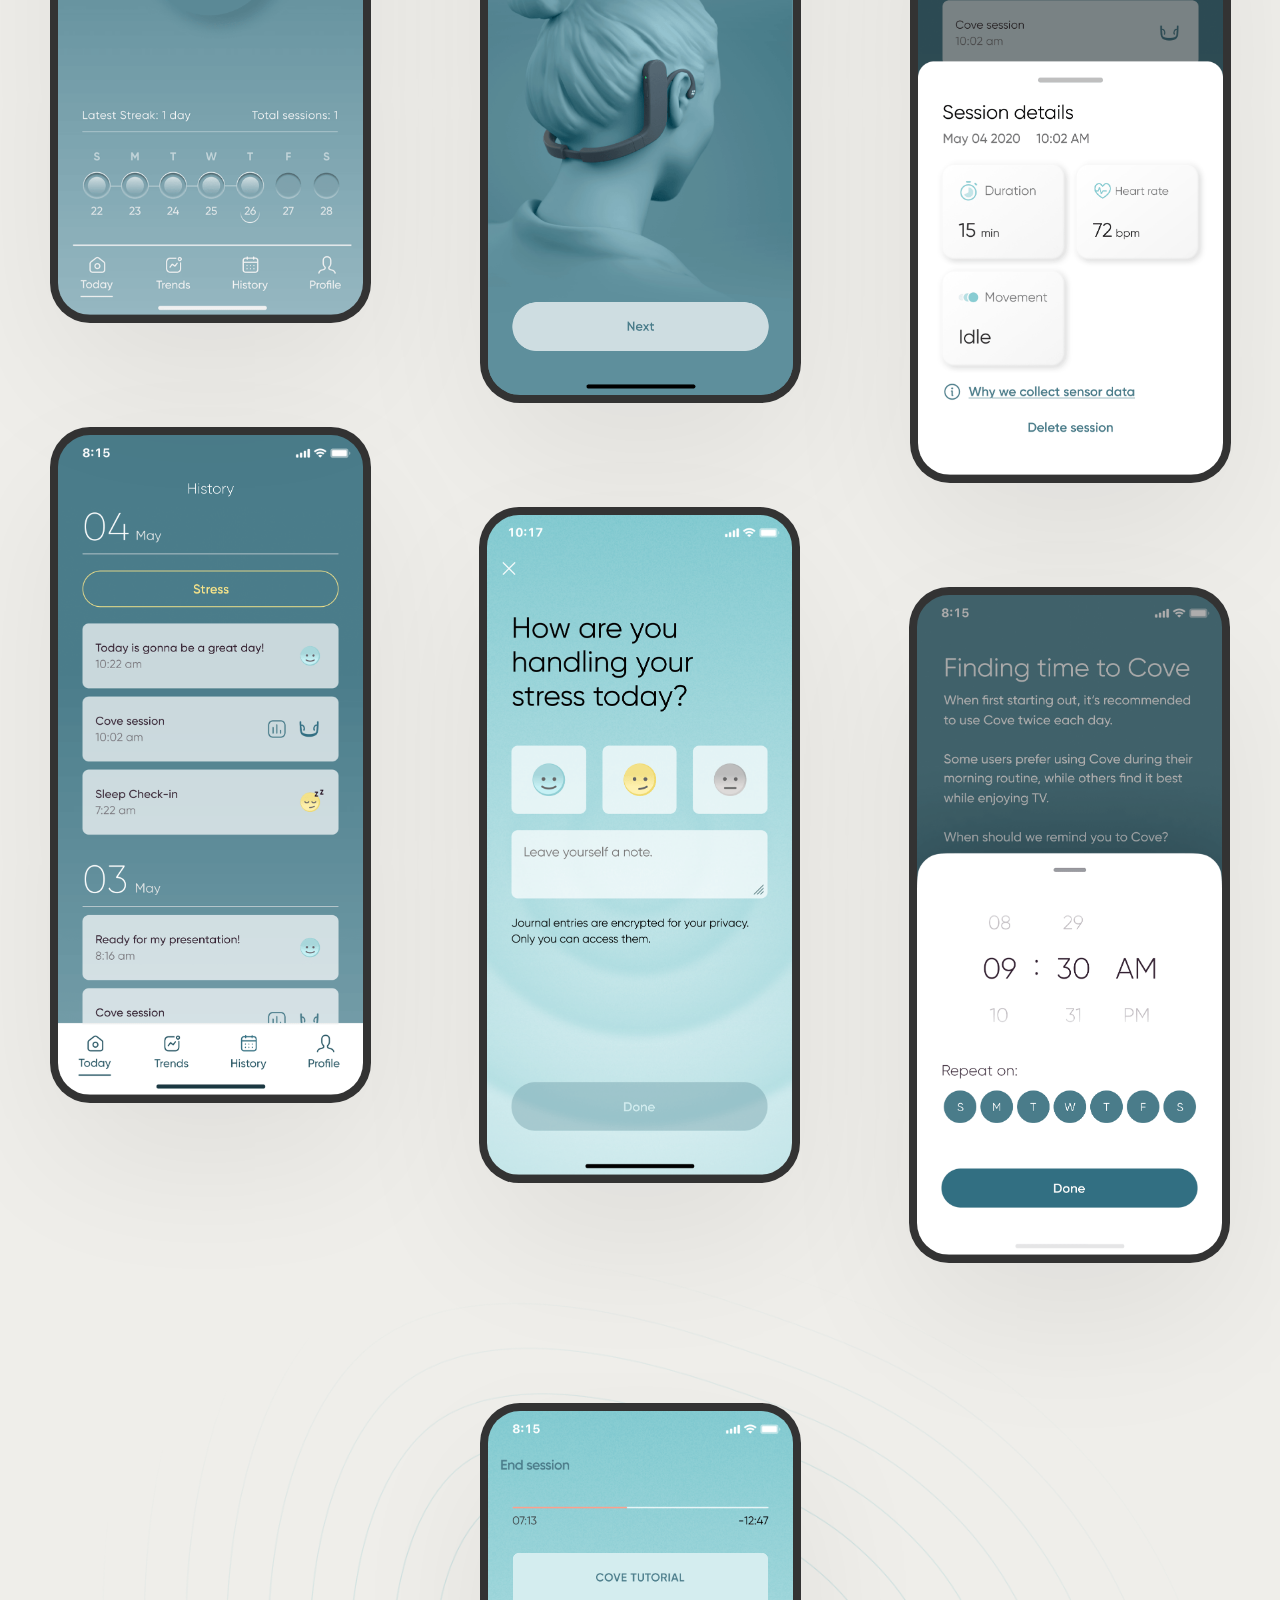
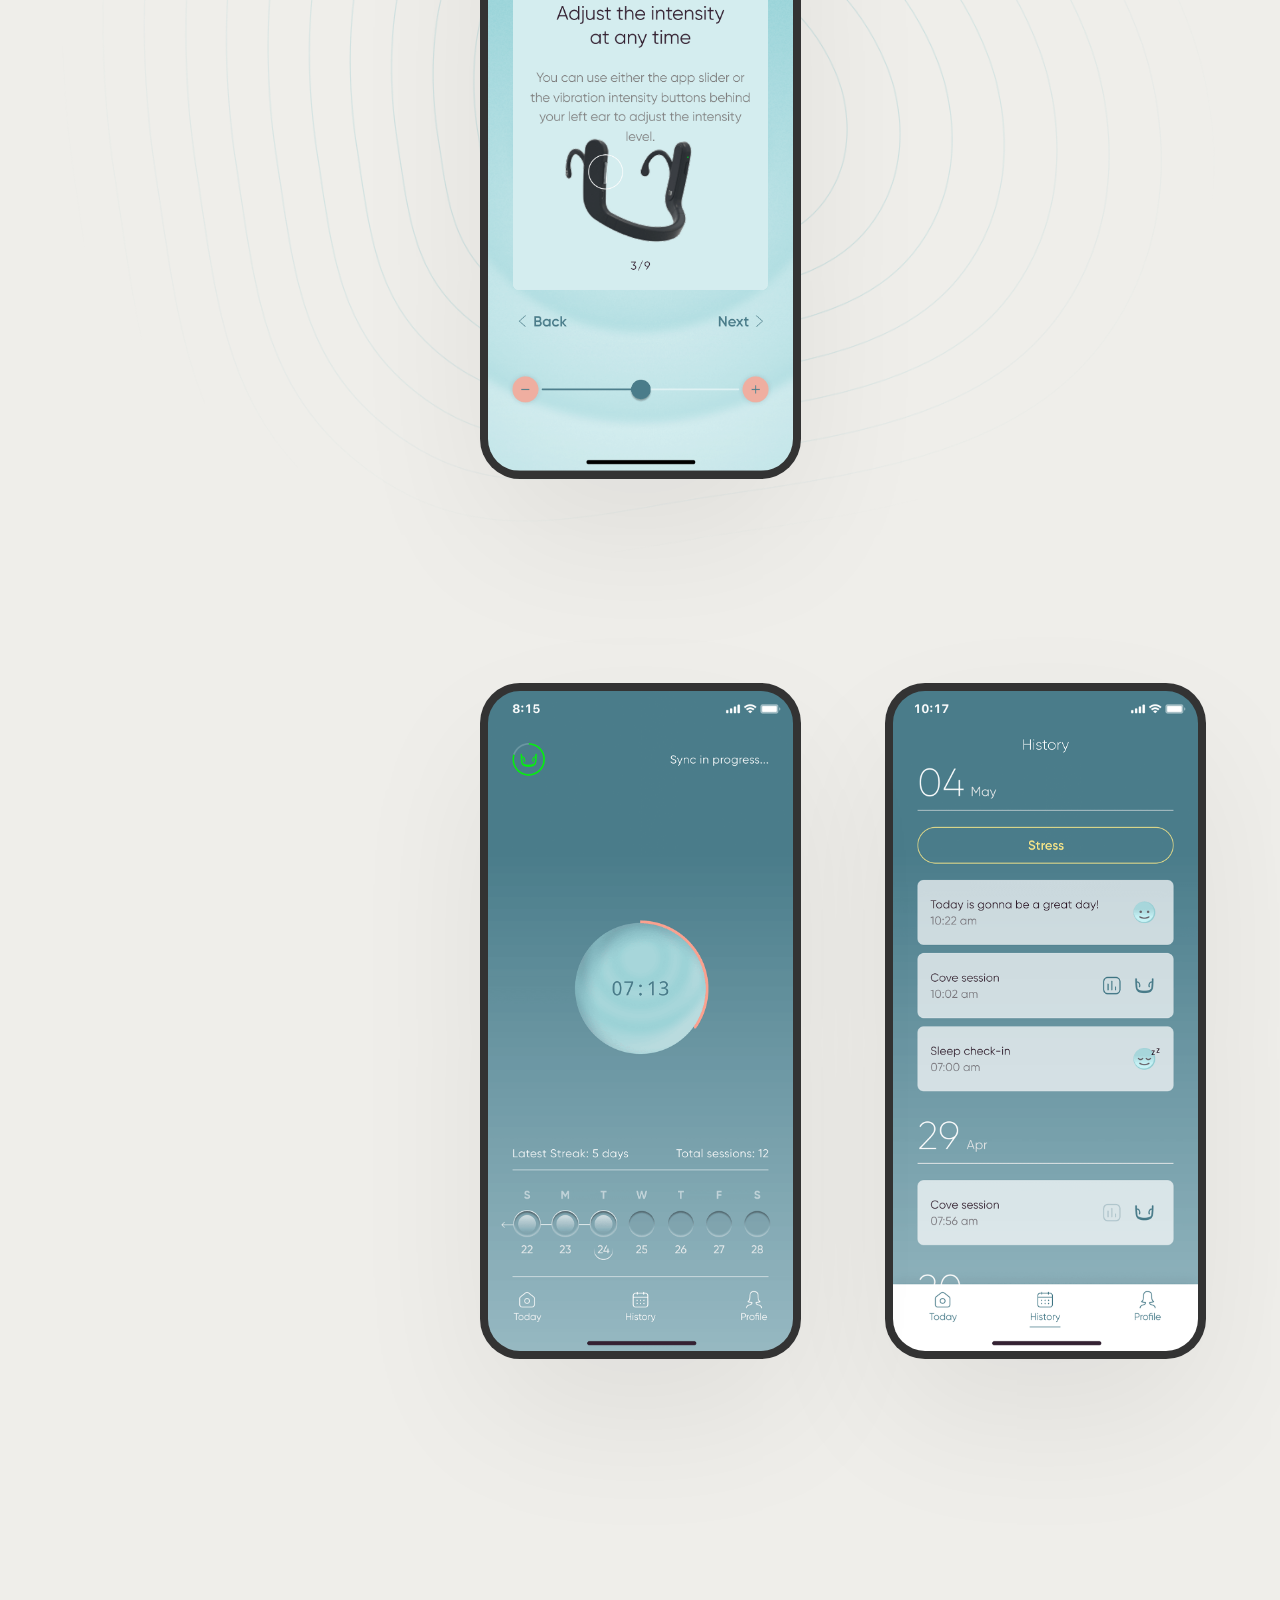
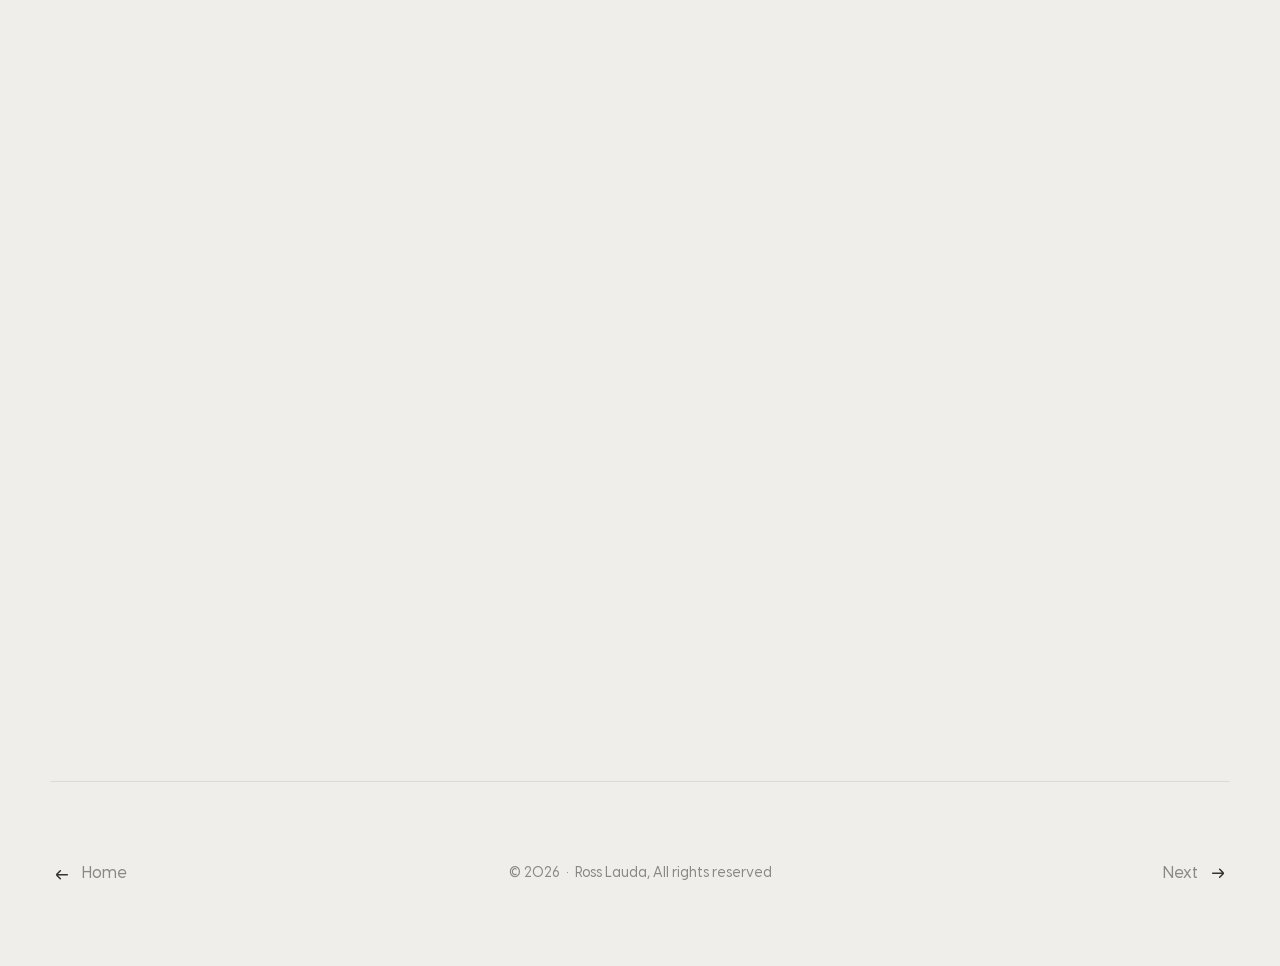
==== commit 5fc3190a: "Replace shotgun case-study layouts with guided editorial storytelling" ====
--- a/case-study.html
+++ b/case-study.html
@@ -6,7 +6,7 @@
   <meta name="description" content="Product design case studies by Ross Lauda, focused on systems, platforms, and measurable product impact.">
   <title>Selected work — Ross Lauda</title><link rel="stylesheet" href="styles.css?v=20261024-staff-v1-3"><link rel="stylesheet" href="good-trouble.css?v=20261110-1">
 <link rel="stylesheet" href="good-trouble-interiors.css?v=20261110-4">
-<link rel="stylesheet" href="good-trouble-chapters.css?v=20261110-aspect-true">
+<link rel="stylesheet" href="good-trouble-story.css?v=20261110-story-v1">
 </head>
 <body>
   <div class="case-shell">
@@ -15,6 +15,6 @@
   <div class="toast" role="status" aria-live="polite">Email copied</div>
   <script src="data.js?v=20261024-staff-v1-1"></script><script src="case-galleries.js?v=20260831-14"></script><script src="site.js?v=20261024-staff-v1-3"></script>
 <script src="good-trouble-interiors.js?v=20261110-4"></script>
-<script src="good-trouble-chapters.js?v=20261110-aspect-true"></script>
+<script src="good-trouble-story.js?v=20261110-story-v1"></script>
 </body>
 </html>
--- a/good-trouble-story.css
+++ b/good-trouble-story.css
@@ -0,0 +1,90 @@
+
+/* Good Trouble / Guided editorial case-study narratives */
+body.case-v3.gt-interior .case-content{width:min(1320px,calc(100% - 104px))}
+.gts-story{color:#171717;font-family:Visby,Arial,sans-serif}
+.gts-story *,.gts-archive *{box-sizing:border-box}
+.gts-meta{font:600 11px/1.5 "Courier New",monospace;letter-spacing:.095em;text-transform:uppercase}
+.gts-prologue{padding:100px 0 115px;border-top:1px solid #171717}
+.gts-prologue>h2{font:900 clamp(64px,9vw,140px)/.88 Impact,"Arial Narrow",sans-serif;letter-spacing:-.03em;text-transform:uppercase;max-width:1050px;margin:40px 0 35px}
+.gts-prologue>p{max-width:680px;font-size:clamp(19px,2vw,27px);line-height:1.45;letter-spacing:-.025em}
+.gts-prologue nav{display:flex;flex-wrap:wrap;gap:15px;margin-top:60px}
+.gts-prologue nav a{padding:12px 15px;border:1px solid #171717;font:600 11px "Courier New",monospace;text-transform:uppercase;transition:color .2s,background .2s}
+.gts-prologue nav a:hover{background:#171717;color:white}
+.gts-chapter{border-top:1px solid #171717;padding:25px 0 155px;scroll-margin-top:25px}
+.gts-chapter-head{display:flex;align-items:center;justify-content:space-between;gap:24px}
+.gts-chapter-head .gts-meta:last-child{color:#696962}
+.gts-chapter-layout{display:grid;grid-template-columns:minmax(0,.76fr) minmax(0,1.24fr);gap:clamp(45px,7vw,110px);align-items:center;padding-top:55px}
+.gts-chapter-copy{align-self:center}
+.gts-chapter-number{font:900 clamp(80px,12vw,160px)/.8 Impact,"Arial Narrow",sans-serif;letter-spacing:-.05em;color:var(--gts-accent);margin-bottom:45px}
+.gts-chapter-copy h2{font:900 clamp(50px,5.3vw,85px)/.93 Impact,"Arial Narrow",sans-serif;letter-spacing:-.022em;text-transform:uppercase;margin:0 0 35px;text-wrap:balance}
+.gts-chapter-copy p{font-size:clamp(16px,1.5vw,20px);line-height:1.7;max-width:560px;letter-spacing:-.012em;margin:0}
+.gts-artifact{margin:0;min-width:0}
+.gts-artifact-stage{min-height:520px;display:flex;align-items:center;justify-content:center;position:relative;overflow:hidden;padding:clamp(30px,5vw,70px);background:#e8e7fa}
+.gts-artifact-stage:before{content:"";position:absolute;width:clamp(130px,15vw,230px);height:clamp(130px,15vw,230px);right:-55px;top:-70px;border:clamp(25px,3vw,46px) solid var(--gts-accent);border-radius:50%;opacity:.22}
+.gts-artifact-stage img{position:relative;z-index:2;display:block;width:auto;height:auto;max-width:100%;max-height:610px;object-fit:contain;box-shadow:0 20px 35px #14141412}
+.gts-artifact.gts-portrait .gts-artifact-stage img{max-height:585px;max-width:min(85%,390px);border:9px solid #222;border-radius:28px;box-shadow:11px 14px 0 var(--gts-accent),0 25px 40px #17171722}
+.gts-artifact.gts-wide .gts-artifact-stage img{max-width:100%;max-height:590px;border:1px solid #17171725;box-shadow:10px 13px 0 var(--gts-accent),0 25px 40px #17171716}
+.gts-artifact.gts-near-square .gts-artifact-stage img{max-width:100%;max-height:540px;border:1px solid #17171725;box-shadow:10px 13px 0 var(--gts-accent),0 25px 40px #17171716}
+.gts-artifact figcaption{display:flex;justify-content:space-between;gap:15px;padding-top:16px;color:#696962}
+.gts-missing .gts-artifact-stage{min-height:150px}.gts-missing img{display:none!important}
+.gts-focus .gts-chapter-layout{grid-template-columns:minmax(0,1.17fr) minmax(0,.83fr)}
+.gts-focus .gts-chapter-copy{order:2}
+.gts-focus .gts-artifact{order:1}
+.gts-focus .gts-artifact-stage{background:#eff0ed}
+.gts-focus .gts-artifact-stage:before{border-radius:0;transform:rotate(27deg);top:auto;bottom:-75px;right:auto;left:-55px}
+.gts-proof .gts-artifact-stage{background:#1a1a1a}
+.gts-proof .gts-artifact-stage:before{border-color:#e2ff1a;opacity:.35}
+.gts-proof .gts-artifact.gts-wide .gts-artifact-stage img{border-color:#fff5}
+.gts-systems .gts-artifact-stage{background:#e2e4ff}
+.gts-systems .gts-focus .gts-artifact-stage{background:#e7f1fa}
+.gts-architecture .gts-artifact-stage{background:#dce7ff}
+.gts-architecture .gts-focus .gts-artifact-stage{background:#d9e7ed}
+.gts-human .gts-artifact-stage{background:#f8dfeb}
+.gts-human .gts-focus .gts-artifact-stage{background:#fff1e8}
+.gts-brand .gts-artifact-stage{background:#fbe5d8}
+.gts-brand .gts-focus .gts-artifact-stage{background:#eee6fc}
+.gts-conclusion{margin:0 0 125px;padding:clamp(55px,7vw,110px);background:#e2ff1a}
+.gts-conclusion blockquote{font:900 clamp(43px,5.6vw,86px)/.96 Impact,"Arial Narrow",sans-serif;letter-spacing:-.02em;text-transform:uppercase;margin:33px 0 50px;max-width:1060px}
+.gts-metrics{display:grid;grid-template-columns:repeat(3,1fr);border-top:1px solid #171717}
+.gts-metrics>div{padding:25px 24px 0 0;display:flex;flex-direction:column;gap:14px}
+.gts-metrics strong{font:900 clamp(38px,5vw,72px)/.92 Impact,"Arial Narrow",sans-serif}
+.gts-metrics span{font-size:13px;line-height:1.5;max-width:260px}
+.gts-archive{margin-bottom:120px;border-top:1px solid #171717;border-bottom:1px solid #171717}
+.gts-archive summary{cursor:pointer;list-style:none;display:grid;grid-template-columns:1fr auto;gap:12px 20px;padding:40px 5px;align-items:center}
+.gts-archive summary::-webkit-details-marker{display:none}
+.gts-archive summary>.gts-meta{grid-column:1/-1}
+.gts-archive summary strong{font:900 clamp(43px,5.5vw,76px)/.96 Impact,"Arial Narrow",sans-serif;text-transform:uppercase}
+.gts-icon{width:28px;height:28px;fill:none;stroke:#171717;stroke-width:2;stroke-linecap:round;stroke-linejoin:round;transition:transform .25s}
+.gts-archive[open] .gts-icon{transform:rotate(90deg)}
+.gts-archive-description{grid-column:1/-1;font-size:14px;color:#696962}
+.gts-archive .case-gallery-heading{padding:25px 0 35px!important}
+.gts-archive .case-gallery{padding:25px 0 70px!important}
+@media(max-width:850px){
+body.case-v3.gt-interior .case-content{width:calc(100% - 40px)}
+.gts-prologue{padding:75px 0 85px}
+.gts-chapter{padding-bottom:95px}
+.gts-chapter-layout,.gts-focus .gts-chapter-layout{display:flex;flex-direction:column;gap:45px;align-items:stretch}
+.gts-focus .gts-chapter-copy{order:0}.gts-focus .gts-artifact{order:1}
+.gts-chapter-number{font-size:110px;margin-bottom:25px}
+.gts-chapter-copy h2{font-size:clamp(58px,10vw,85px);max-width:650px}
+.gts-artifact-stage{min-height:460px}
+.gts-artifact-stage img{max-height:550px}
+}
+@media(max-width:520px){
+.gts-prologue h2{font-size:clamp(58px,13vw,90px)}
+.gts-prologue nav a{font-size:10px;padding:10px}
+.gts-chapter-head .gts-meta:last-child{display:none}
+.gts-chapter-layout{padding-top:40px}
+.gts-chapter-copy h2{font-size:clamp(49px,11.7vw,73px)}
+.gts-chapter-copy p{font-size:17px;line-height:1.7}
+.gts-artifact-stage{min-height:310px;padding:24px 20px}
+.gts-artifact-stage img{max-height:425px}
+.gts-artifact.gts-portrait .gts-artifact-stage img{max-height:425px;border-width:7px;border-radius:20px}
+.gts-artifact figcaption{font-size:10px}
+.gts-conclusion{padding:43px 27px;margin-bottom:85px}
+.gts-conclusion blockquote{font-size:clamp(43px,10.4vw,65px)}
+.gts-metrics{grid-template-columns:1fr}
+.gts-metrics>div{padding:17px 0;border-bottom:1px solid #17171755}
+.gts-archive summary strong{font-size:43px}
+}
+@media(prefers-reduced-motion:reduce){.gts-icon{transition:none}}
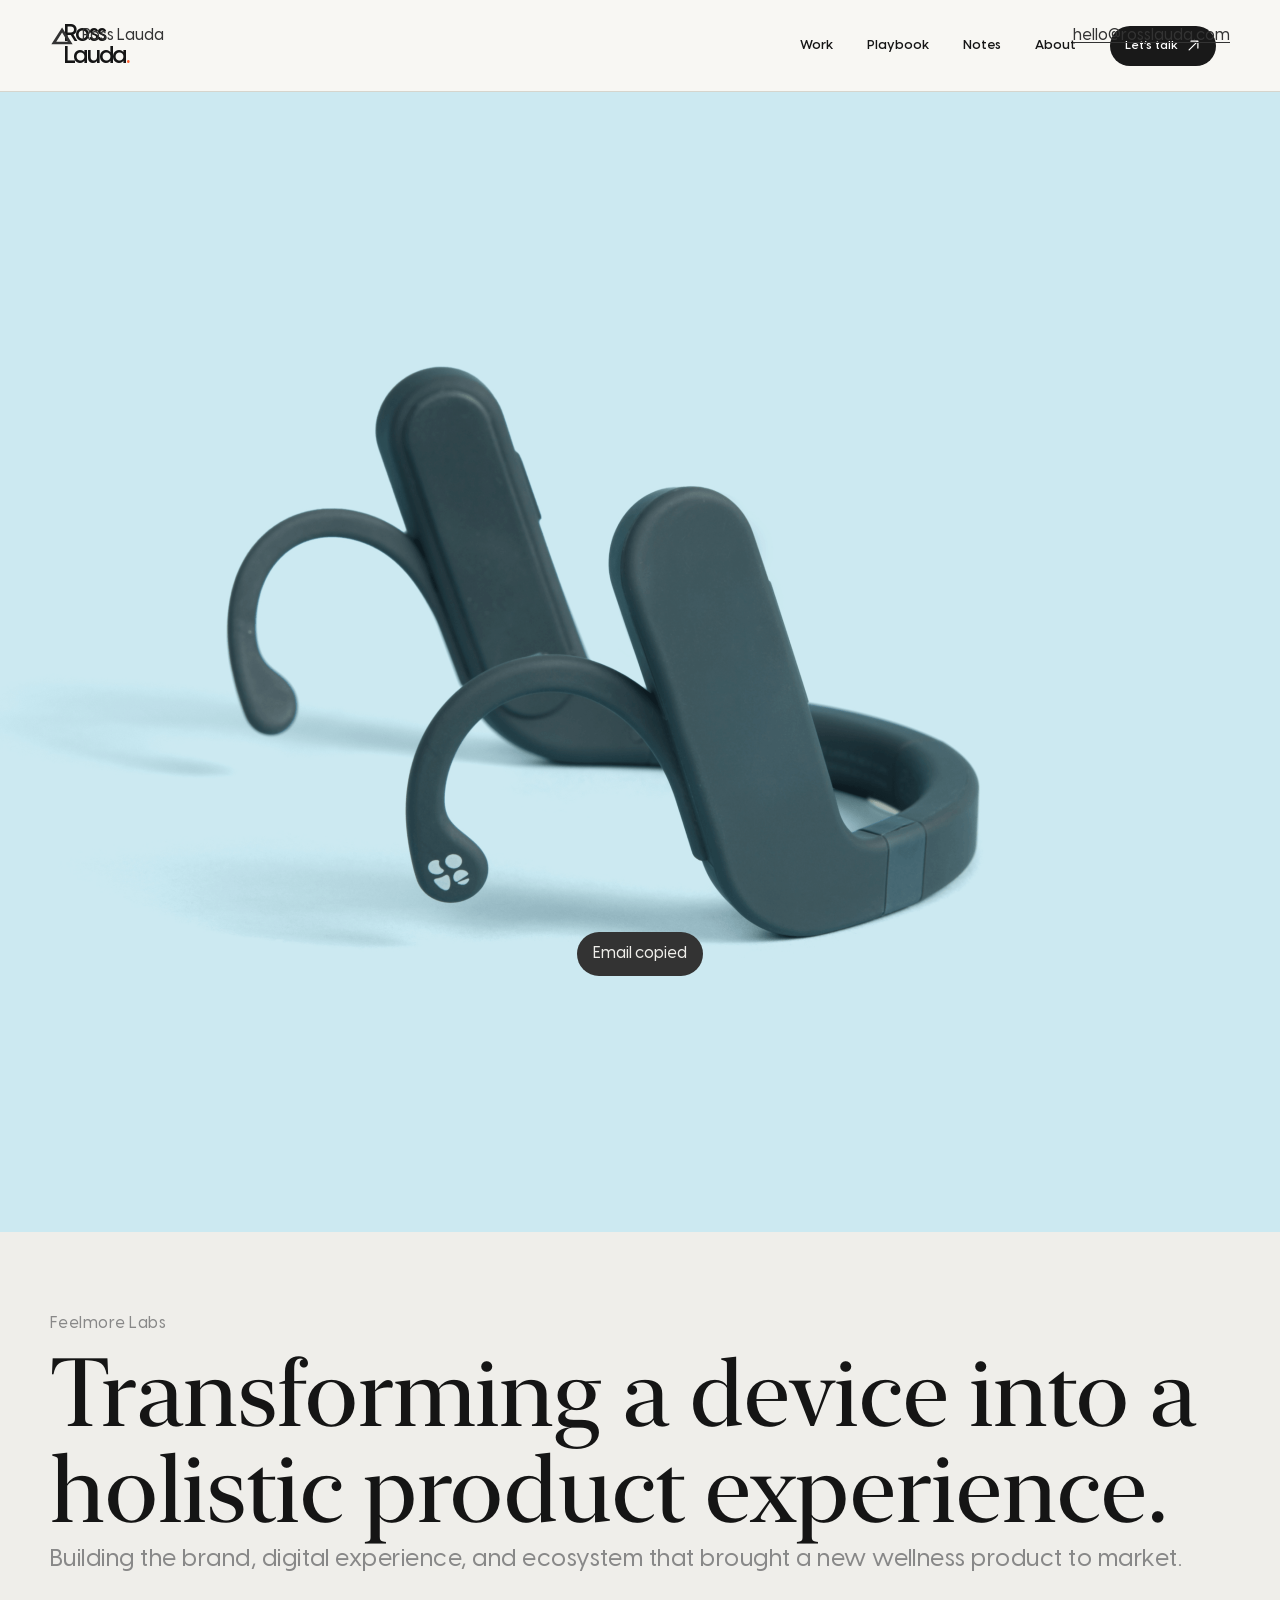
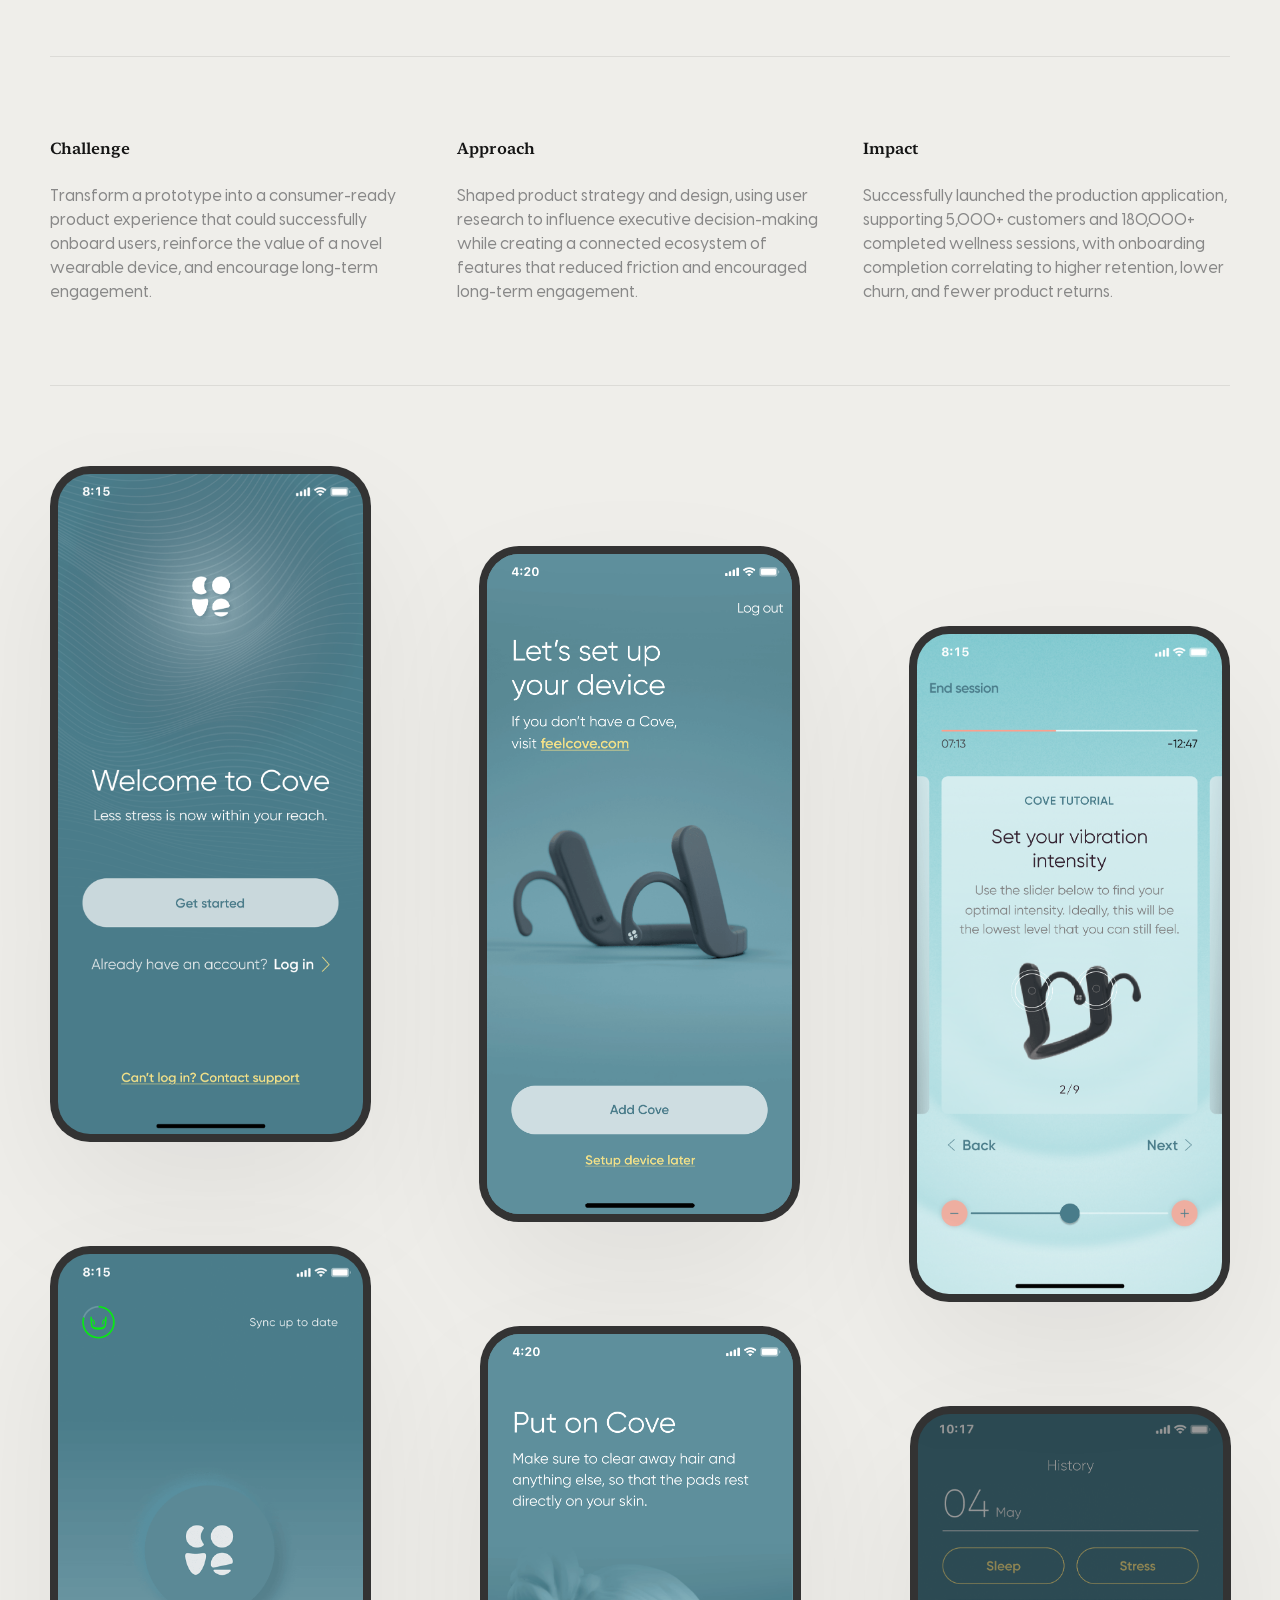
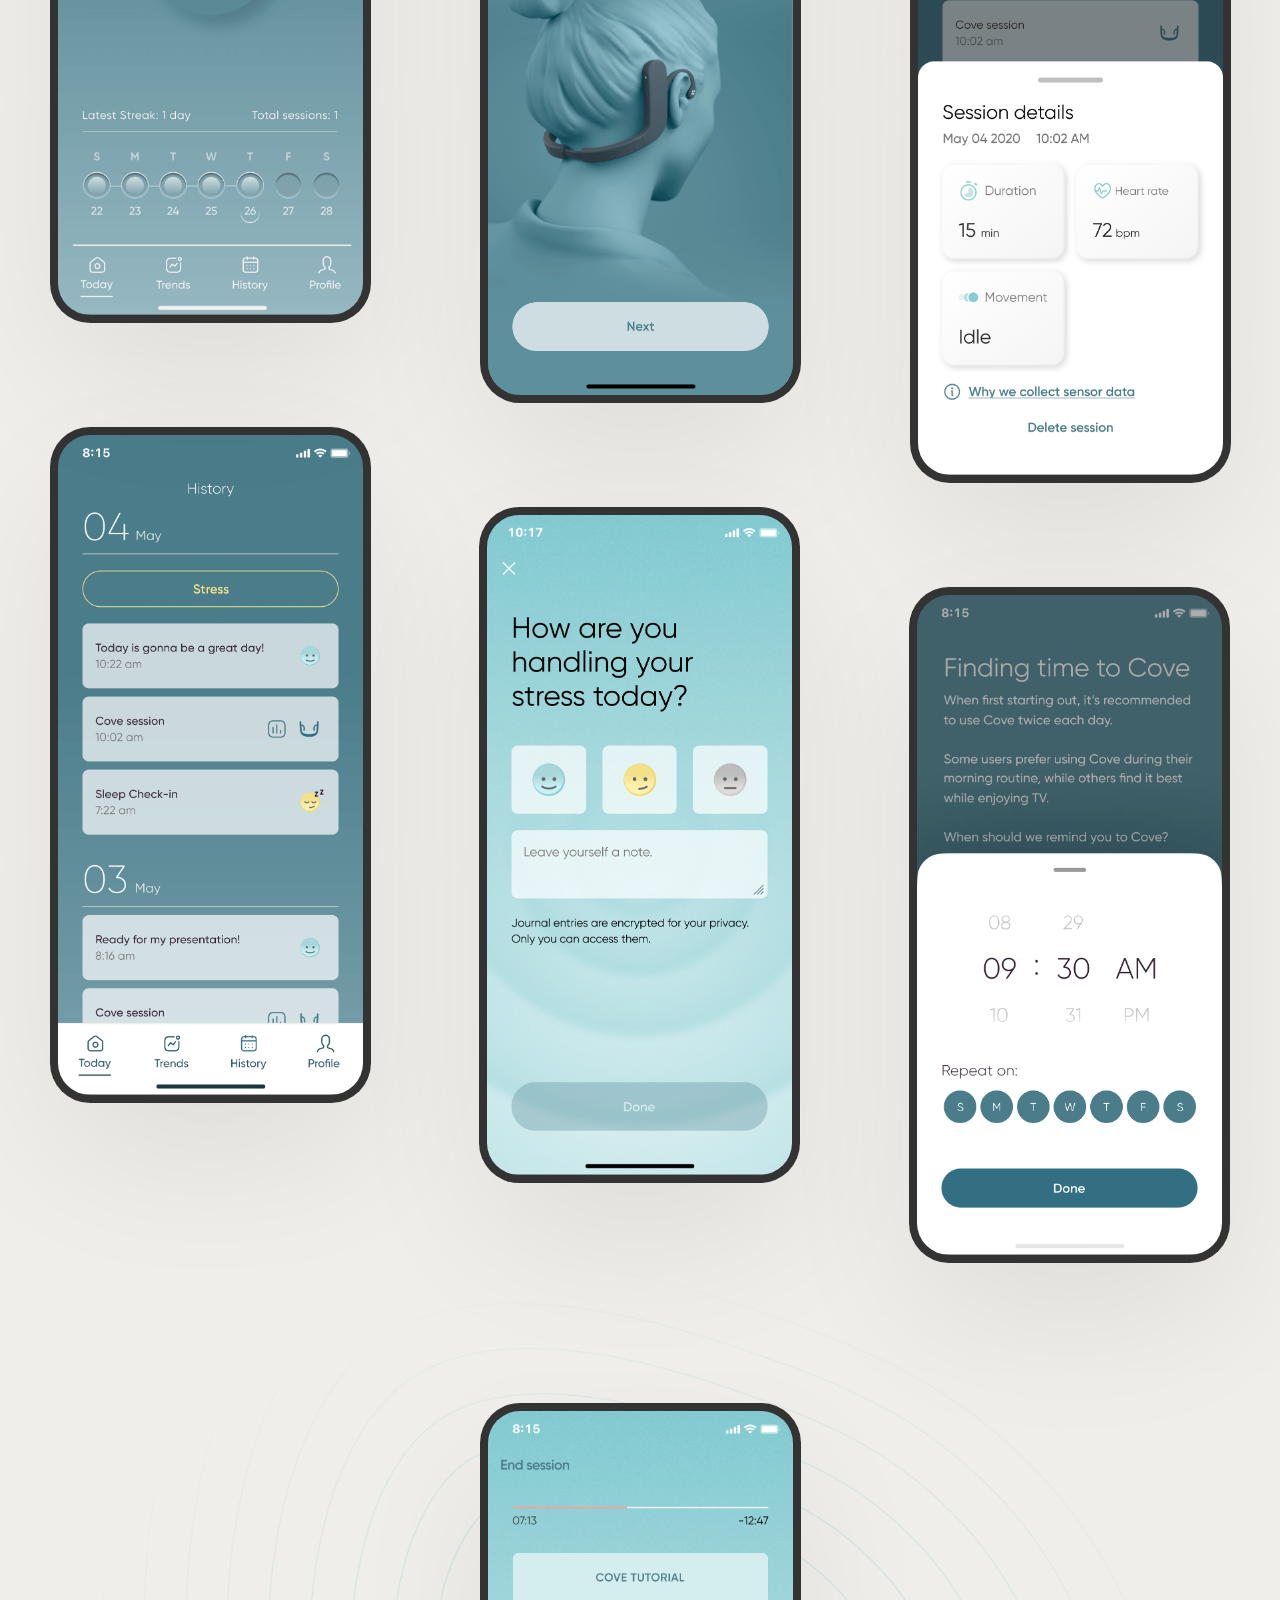
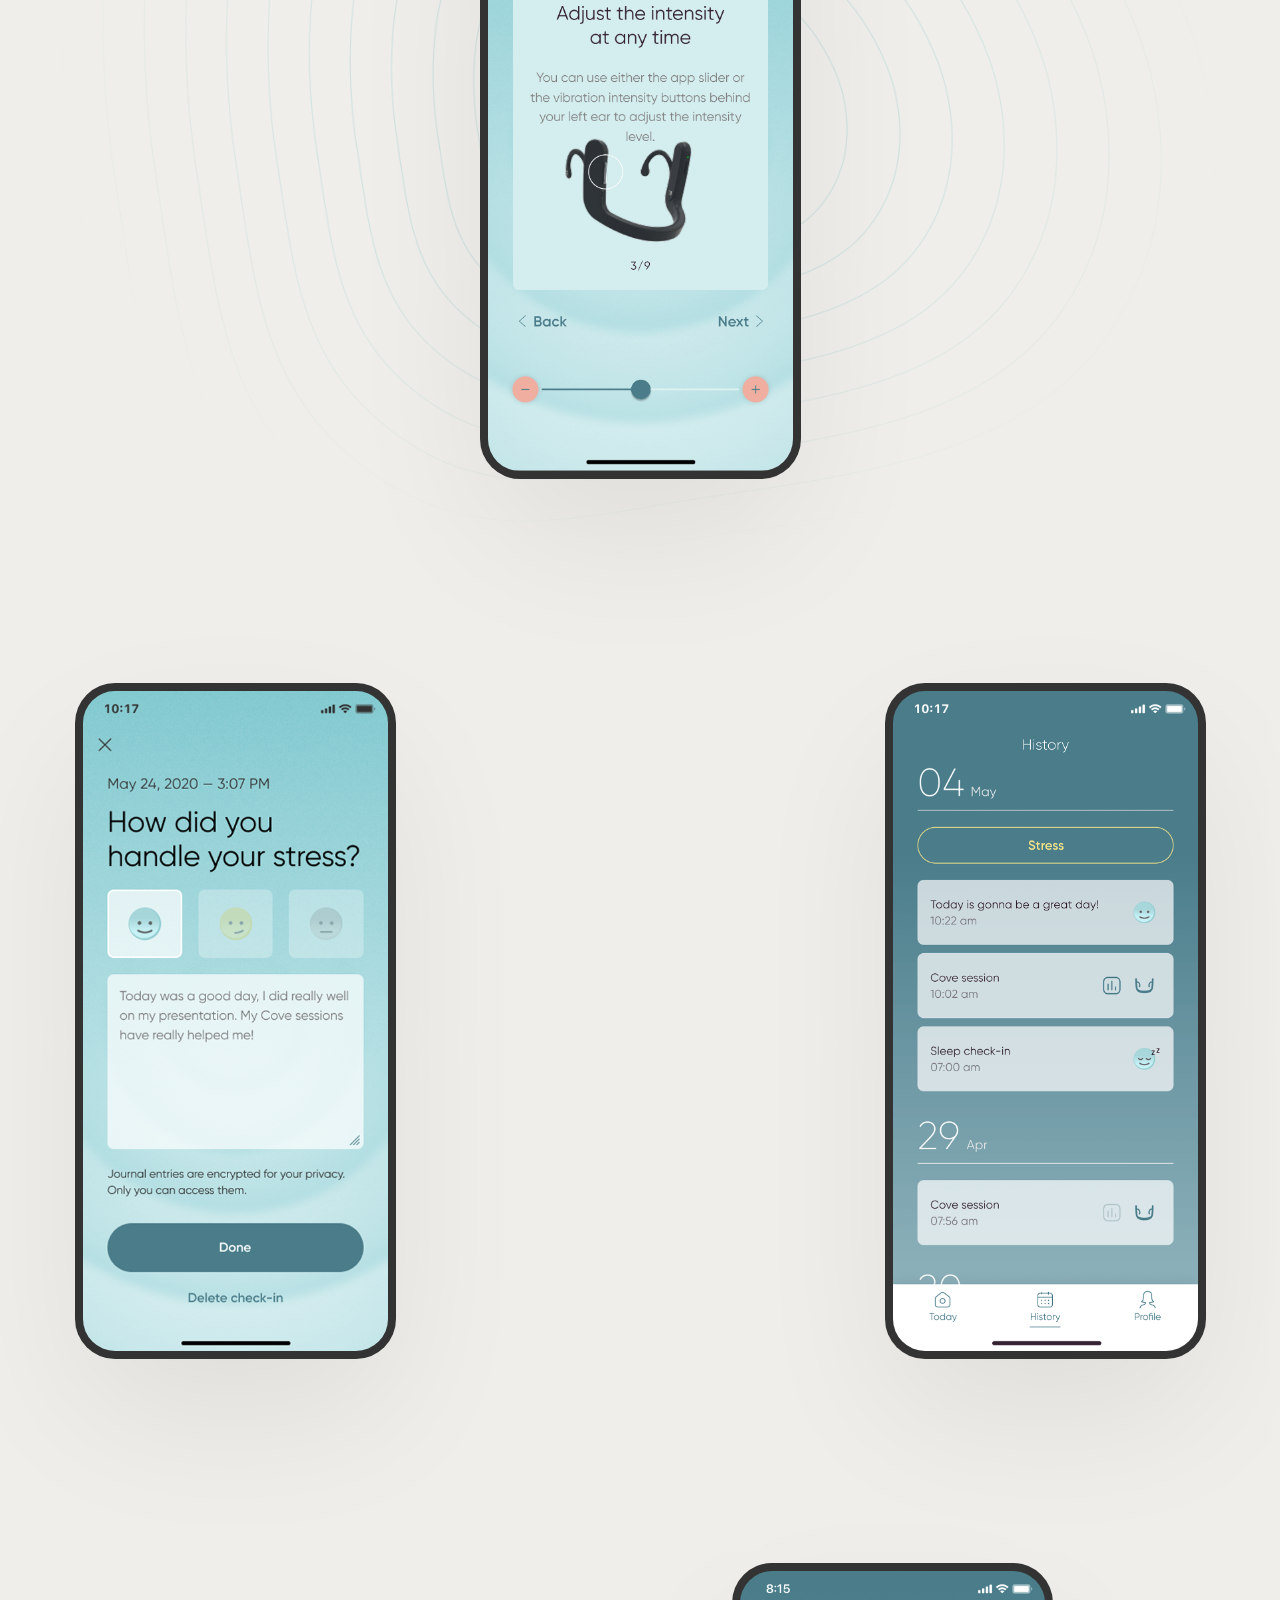
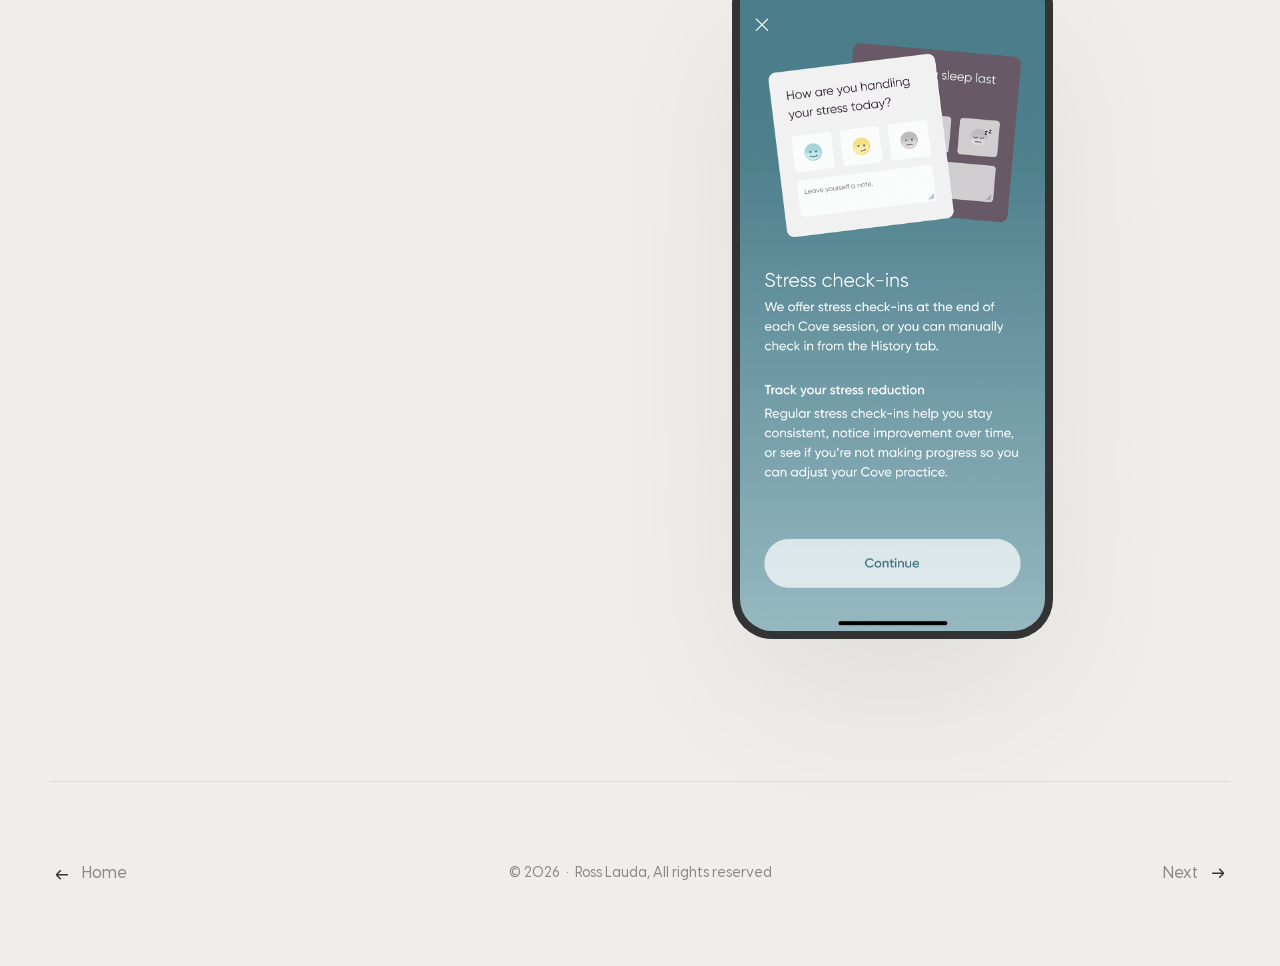
==== commit 02a1604e: "Refresh mobile navigation fixes in case-study.html" ====
--- a/case-study.html
+++ b/case-study.html
@@ -5,7 +5,7 @@
   <meta name="theme-color" content="#efeeea" media="(prefers-color-scheme: light)"><meta name="theme-color" content="#222222" media="(prefers-color-scheme: dark)">
   <meta name="description" content="Product design case studies by Ross Lauda, focused on systems, platforms, and measurable product impact.">
   <title>Selected work — Ross Lauda</title><link rel="stylesheet" href="styles.css?v=20261024-staff-v1-3"><link rel="stylesheet" href="good-trouble.css?v=20261110-1">
-<link rel="stylesheet" href="good-trouble-interiors.css?v=20261110-4">
+<link rel="stylesheet" href="good-trouble-interiors.css?v=20261110-mobile-nav-2">
 <link rel="stylesheet" href="good-trouble-story.css?v=20261110-story-v1">
 </head>
 <body>
--- a/good-trouble-interiors.css
+++ b/good-trouble-interiors.css
@@ -207,3 +207,138 @@
 .gt-interior .gi-original-gallery summary strong{font-size:44px;flex:1}
 }
 @media(prefers-reduced-motion:reduce){.gt-interior .gi-art-media,.gt-interior .gi-original-gallery summary .gi-icon{transition:none!important}}
+
+
+/* Mobile navigation correction — tight proportions, no inherited oversized SVGs. */
+body.gt-interior .gi-head{
+  box-sizing:border-box;
+  width:100%;
+  min-width:0;
+  display:flex;
+  flex-direction:row;
+  align-items:center;
+  justify-content:space-between;
+  gap:20px;
+}
+body.gt-interior .gi-head .gi-brand{
+  position:static;
+  flex:0 0 auto;
+  width:auto;
+  height:auto;
+  padding:0;
+  margin:0;
+  display:flex;
+  flex-direction:column;
+  align-items:flex-start;
+  justify-content:center;
+  font-family:Visby,"Helvetica Neue",Arial,sans-serif;
+  line-height:.91;
+  letter-spacing:-.07em;
+  text-decoration:none;
+}
+body.gt-interior .gi-head .gi-head-nav {
+  display:flex;
+  flex:0 1 auto;
+  min-width:0;
+  width:auto;
+  height:auto;
+  align-items:center;
+  justify-content:flex-end;
+  gap:clamp(14px,2.7vw,34px);
+  margin:0;
+  padding:0;
+}
+body.gt-interior .gi-head .gi-head-nav a{
+  position:static;
+  display:inline-flex;
+  align-items:center;
+  justify-content:center;
+  width:auto;
+  height:auto;
+  min-height:40px;
+  margin:0;
+  font-family:Visby,"Helvetica Neue",Arial,sans-serif;
+  line-height:1;
+  font-size:13px;
+  font-weight:600;
+  text-decoration:none;
+  white-space:nowrap;
+}
+body.gt-interior .gi-head .gi-head-nav a.gi-head-cta{
+  position:static;
+  display:inline-flex;
+  flex:0 0 auto;
+  width:auto;
+  height:40px;
+  min-height:40px;
+  padding:0 15px;
+  margin:0;
+  gap:8px;
+  font:600 12px/1 Visby,"Helvetica Neue",Arial,sans-serif;
+  background:#191919;
+  color:#fff;
+  border:0;
+  border-radius:100px;
+  box-shadow:none;
+  overflow:hidden;
+  vertical-align:middle;
+}
+body.gt-interior .gi-head .gi-head-cta svg.gi-icon{
+  box-sizing:content-box;
+  position:static!important;
+  display:block!important;
+  flex:0 0 15px!important;
+  width:15px!important;
+  height:15px!important;
+  max-width:15px!important;
+  max-height:15px!important;
+  min-width:15px!important;
+  min-height:15px!important;
+  padding:0!important;
+  margin:0!important;
+  transform:none!important;
+  overflow:visible;
+  stroke:#fff!important;
+  fill:none!important;
+  stroke-width:2!important;
+}
+body.gt-interior .gi-head .gi-head-cta svg.gi-icon path {
+  fill:none!important;
+  stroke:#fff!important;
+  stroke-width:2!important;
+  stroke-linecap:round;
+  stroke-linejoin:round;
+}
+@media(max-width:760px) {
+  body.gt-interior .gi-head{
+    height:66px;
+    min-height:66px;
+    padding:0 20px;
+    gap:12px;
+  }
+  body.gt-interior .gi-head .gi-brand{
+    font-size:19px;
+    line-height:.91;
+  }
+  body.gt-interior .gi-head .gi-head-nav{
+    gap:16px;
+  }
+  body.gt-interior .gi-head .gi-head-nav>a:not(.gi-head-cta):not(:first-child) {
+    display:none!important;
+  }
+  body.gt-interior .gi-head .gi-head-nav>a:first-child{
+    display:inline-flex!important;
+  }
+  body.gt-interior .gi-head .gi-head-nav>a.gi-head-cta{
+    height:38px;
+    min-height:38px;
+    max-height:38px;
+    font-size:12px;
+    padding:0 13px;
+  }
+}
+@media(max-width:360px) {
+ body.gt-interior .gi-head{padding-inline:14px}
+ body.gt-interior .gi-head .gi-head-nav{gap:11px}
+ body.gt-interior .gi-head .gi-head-nav>a.gi-head-cta{padding-inline:11px}
+}
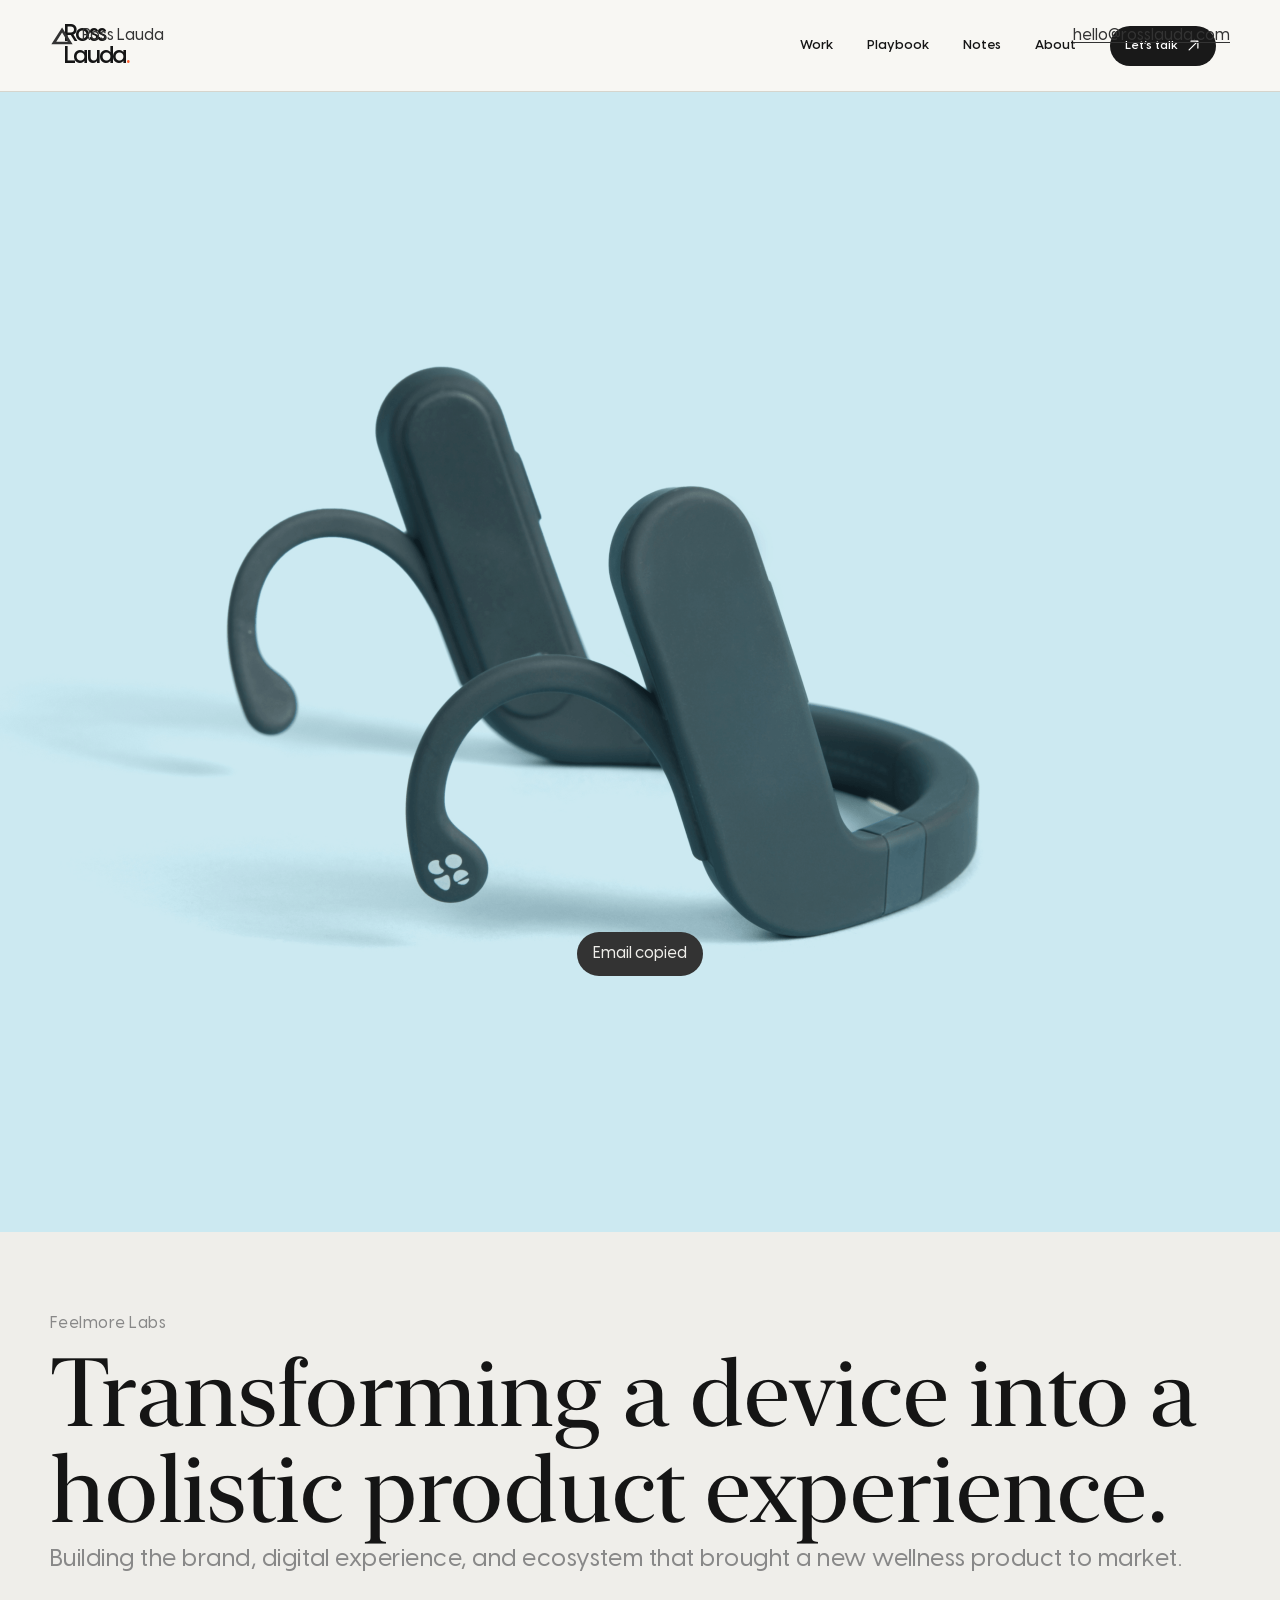
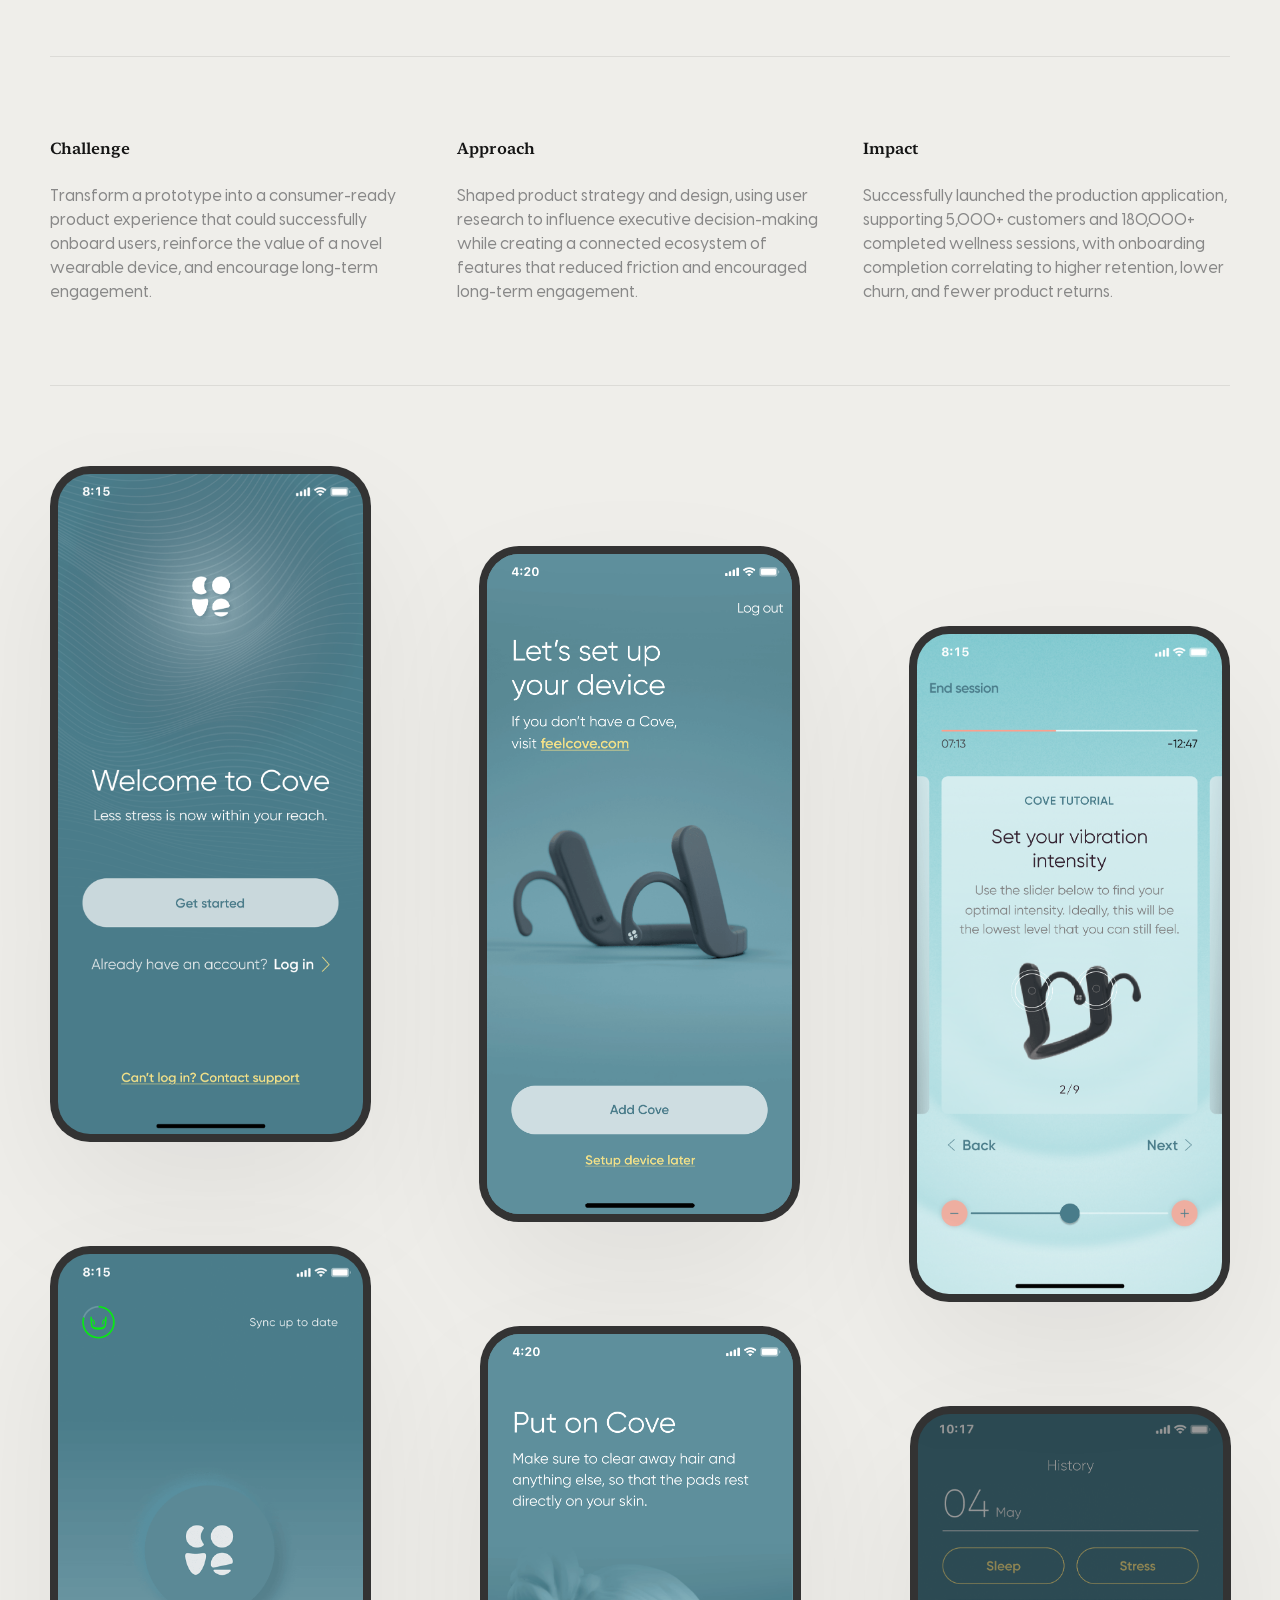
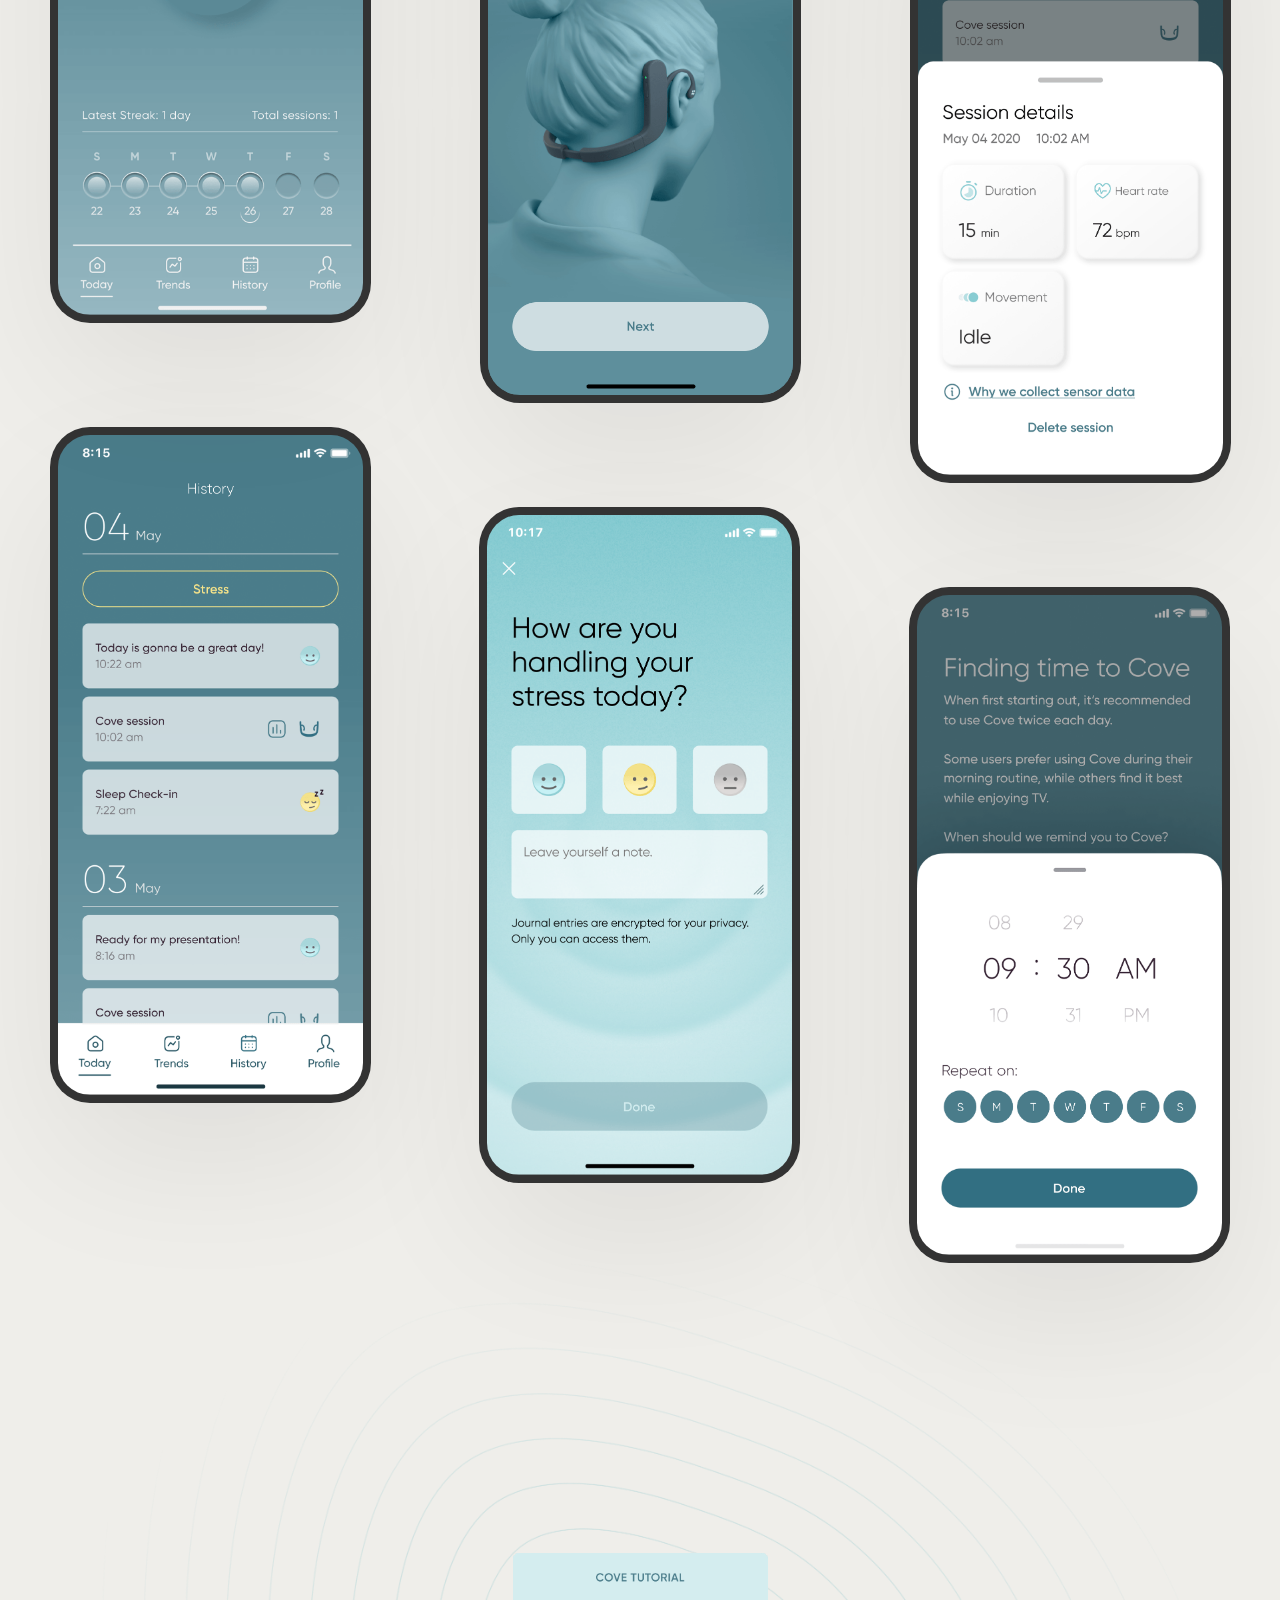
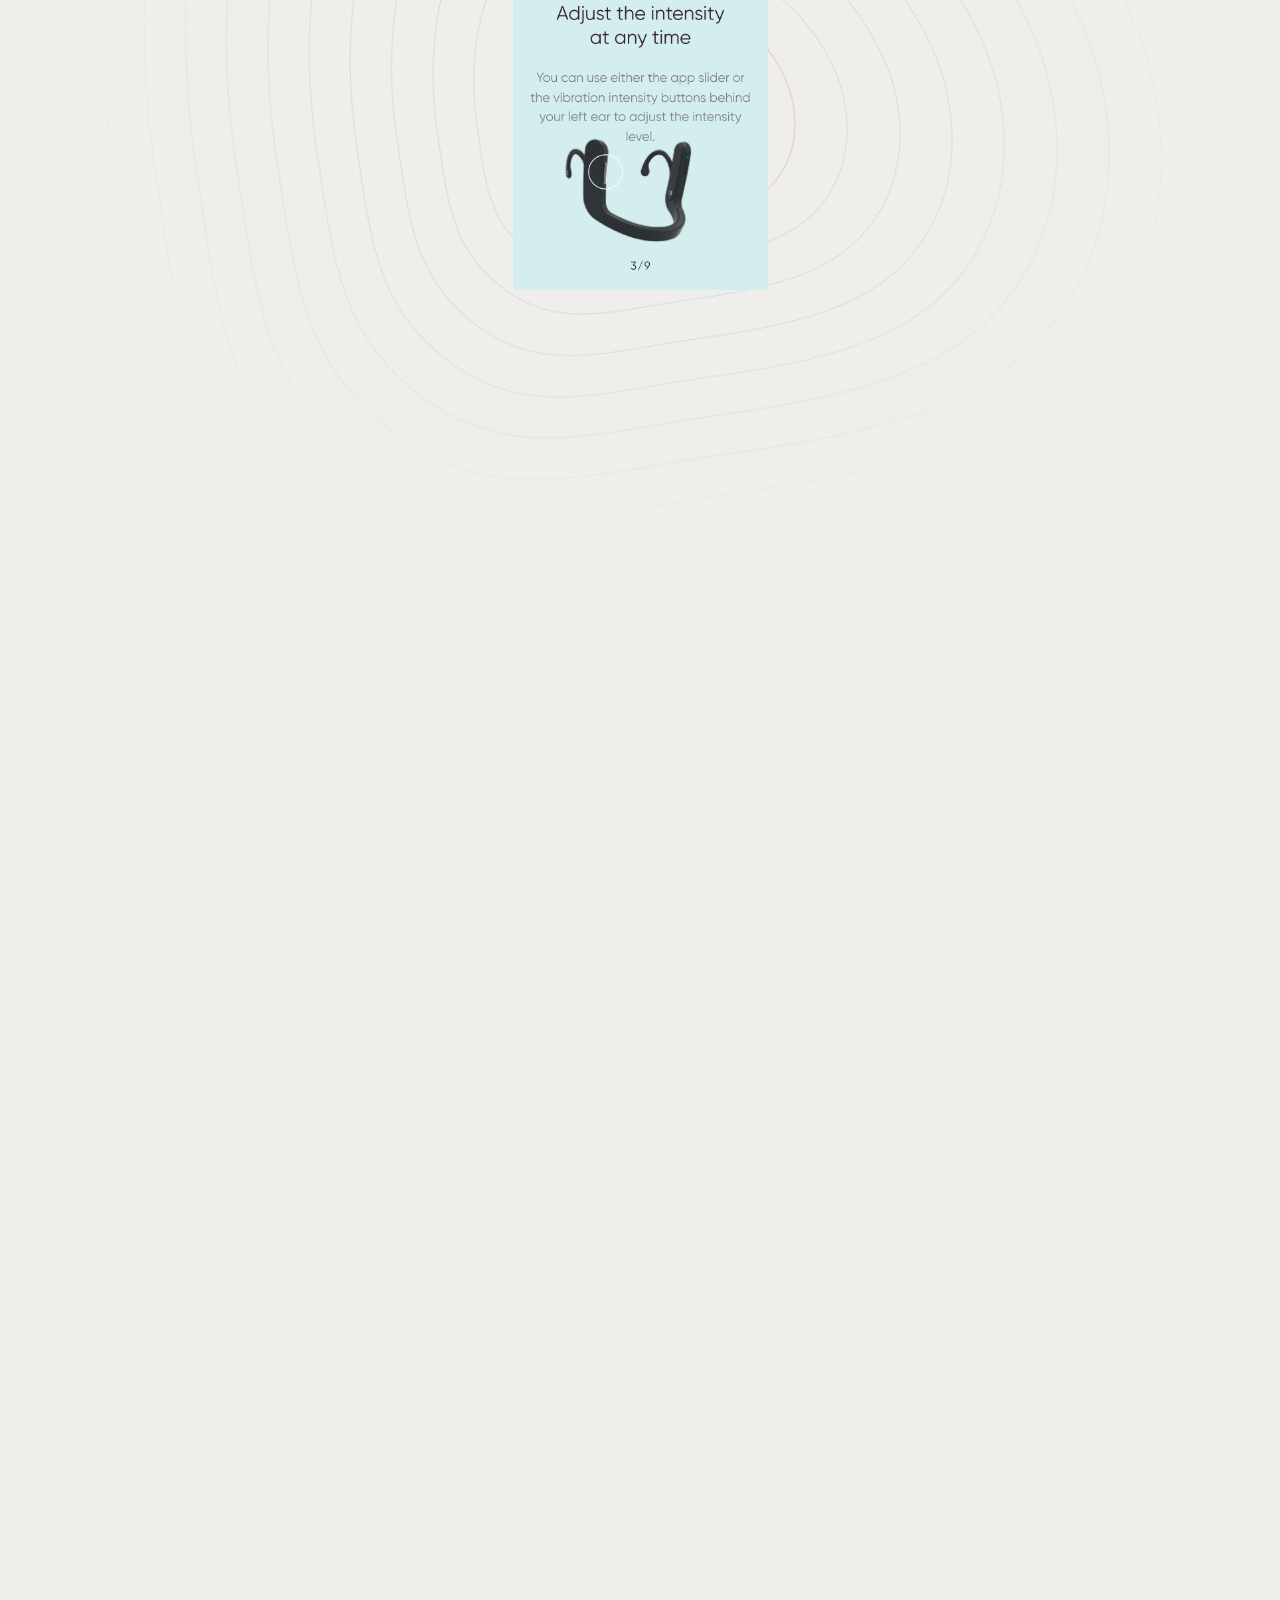
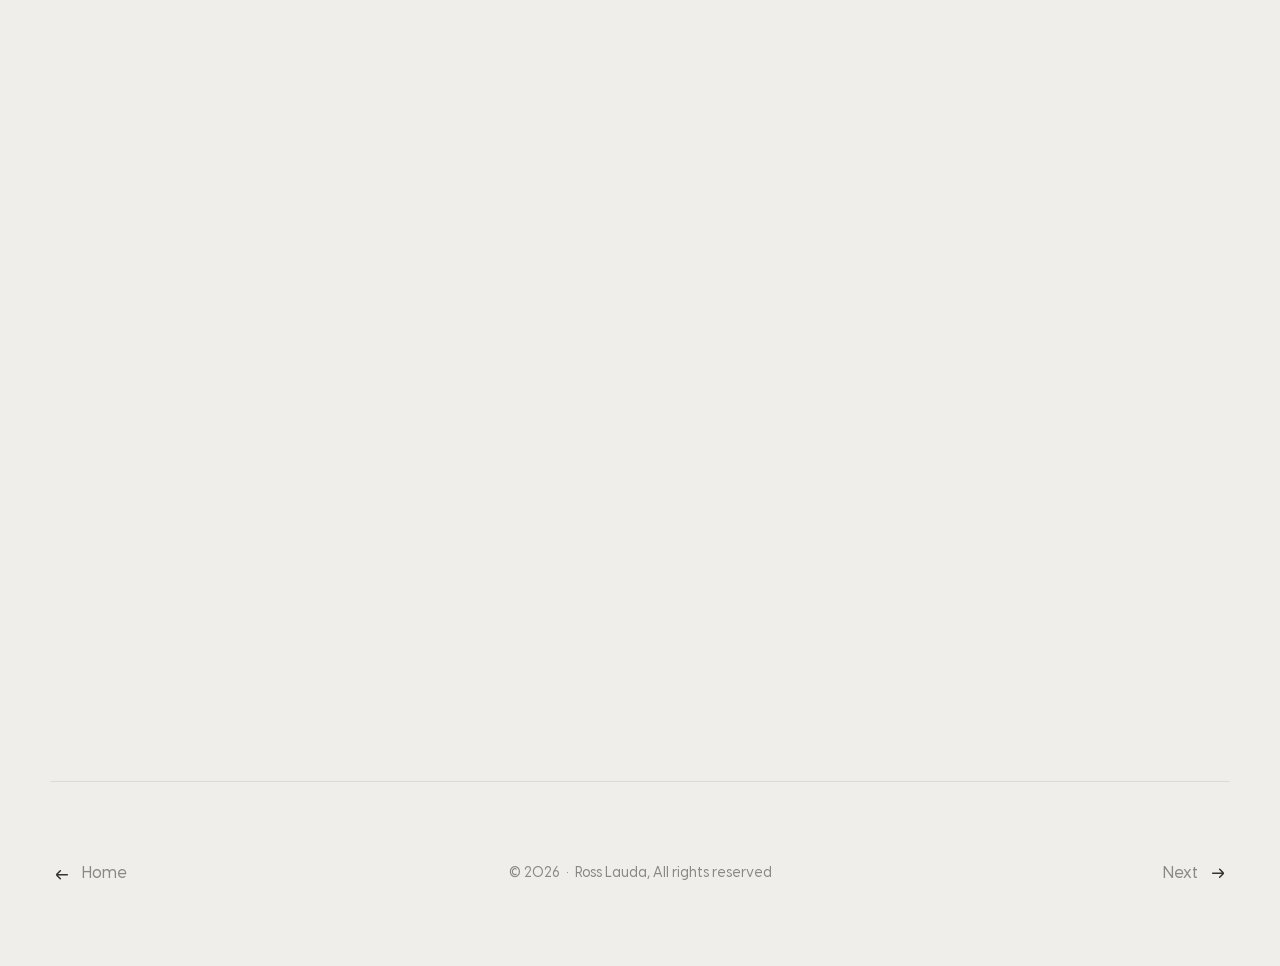
==== commit 4b3f7cb6: "Bust cache for legacy heading removal on every case page" ====
--- a/case-study.html
+++ b/case-study.html
@@ -14,7 +14,7 @@
   </div>
   <div class="toast" role="status" aria-live="polite">Email copied</div>
   <script src="data.js?v=20261024-staff-v1-1"></script><script src="case-galleries.js?v=20260831-14"></script><script src="site.js?v=20261024-staff-v1-3"></script>
-<script src="good-trouble-interiors.js?v=20261110-4"></script>
-<script src="good-trouble-story.js?v=20261110-story-v1"></script>
+<script src="good-trouble-interiors.js?v=20261110-no-gallery-title"></script>
+<script src="good-trouble-story.js?v=20261110-story-v2"></script>
 </body>
 </html>
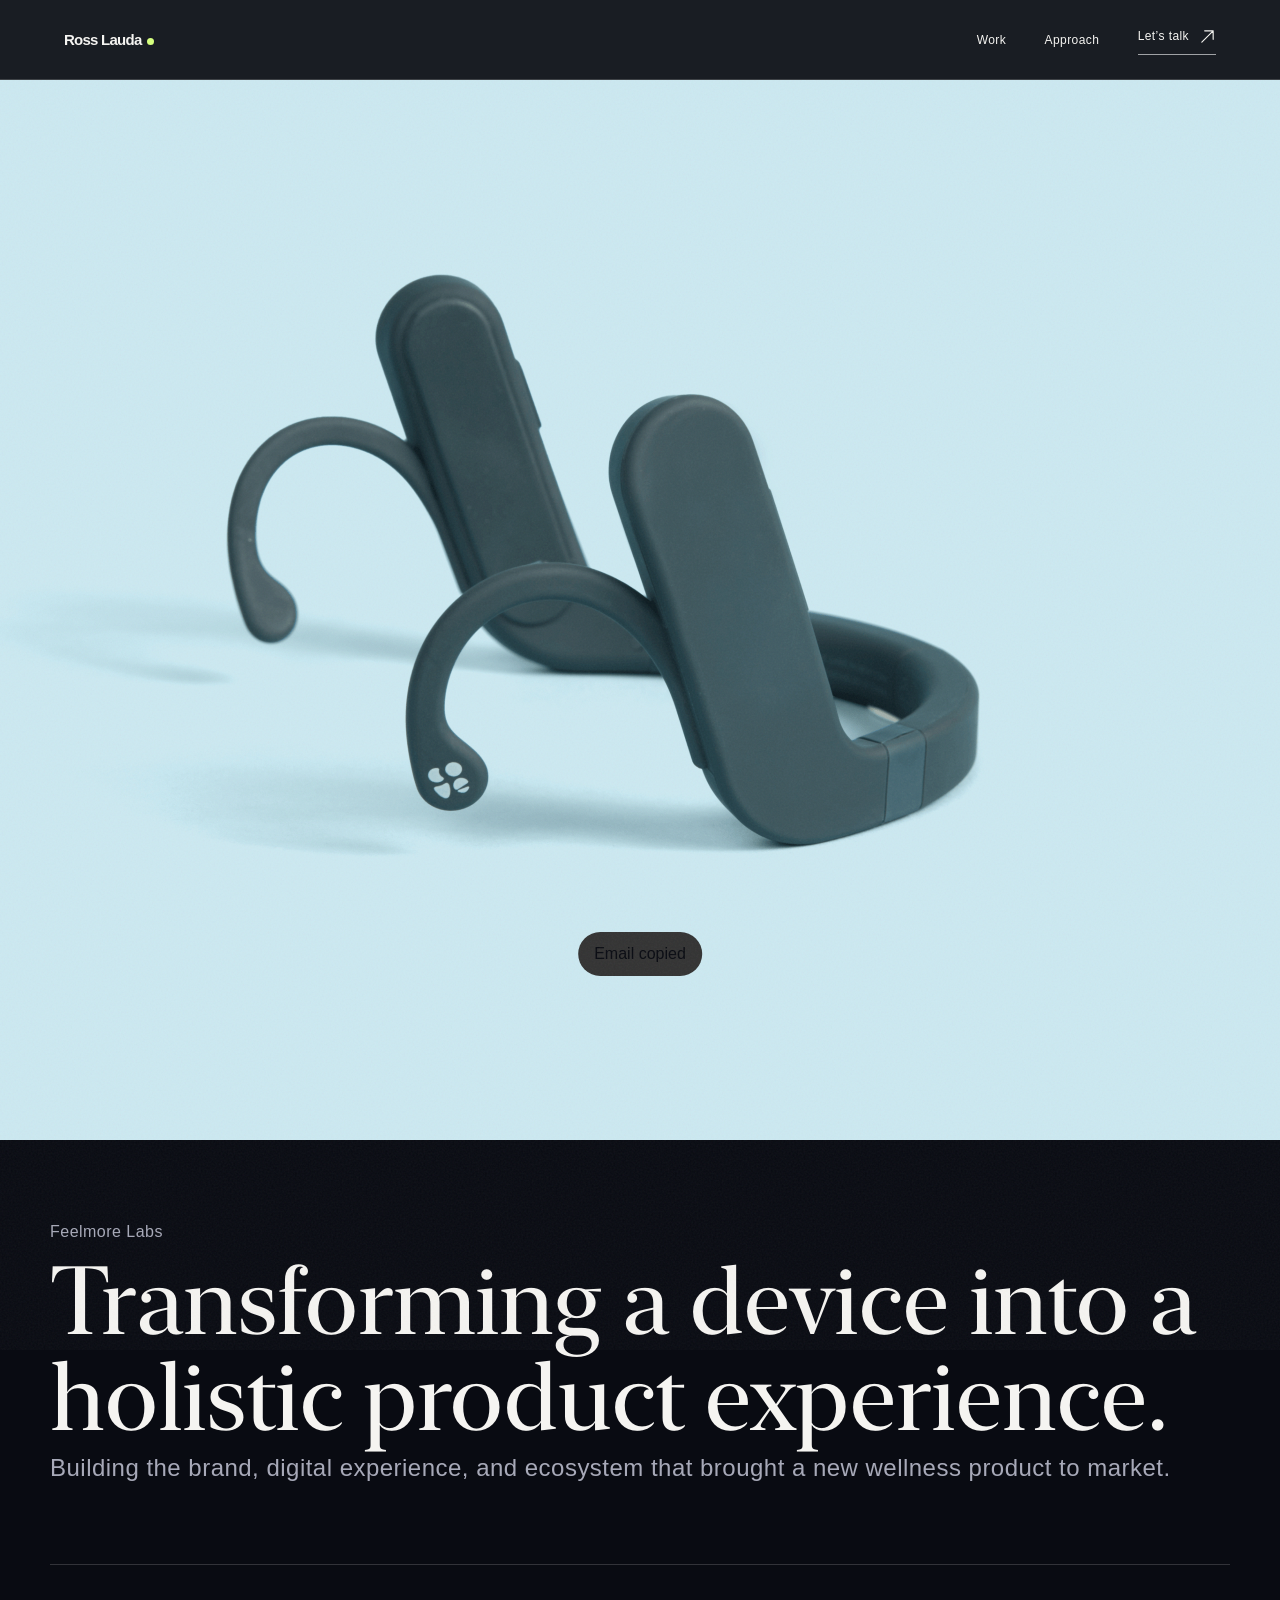
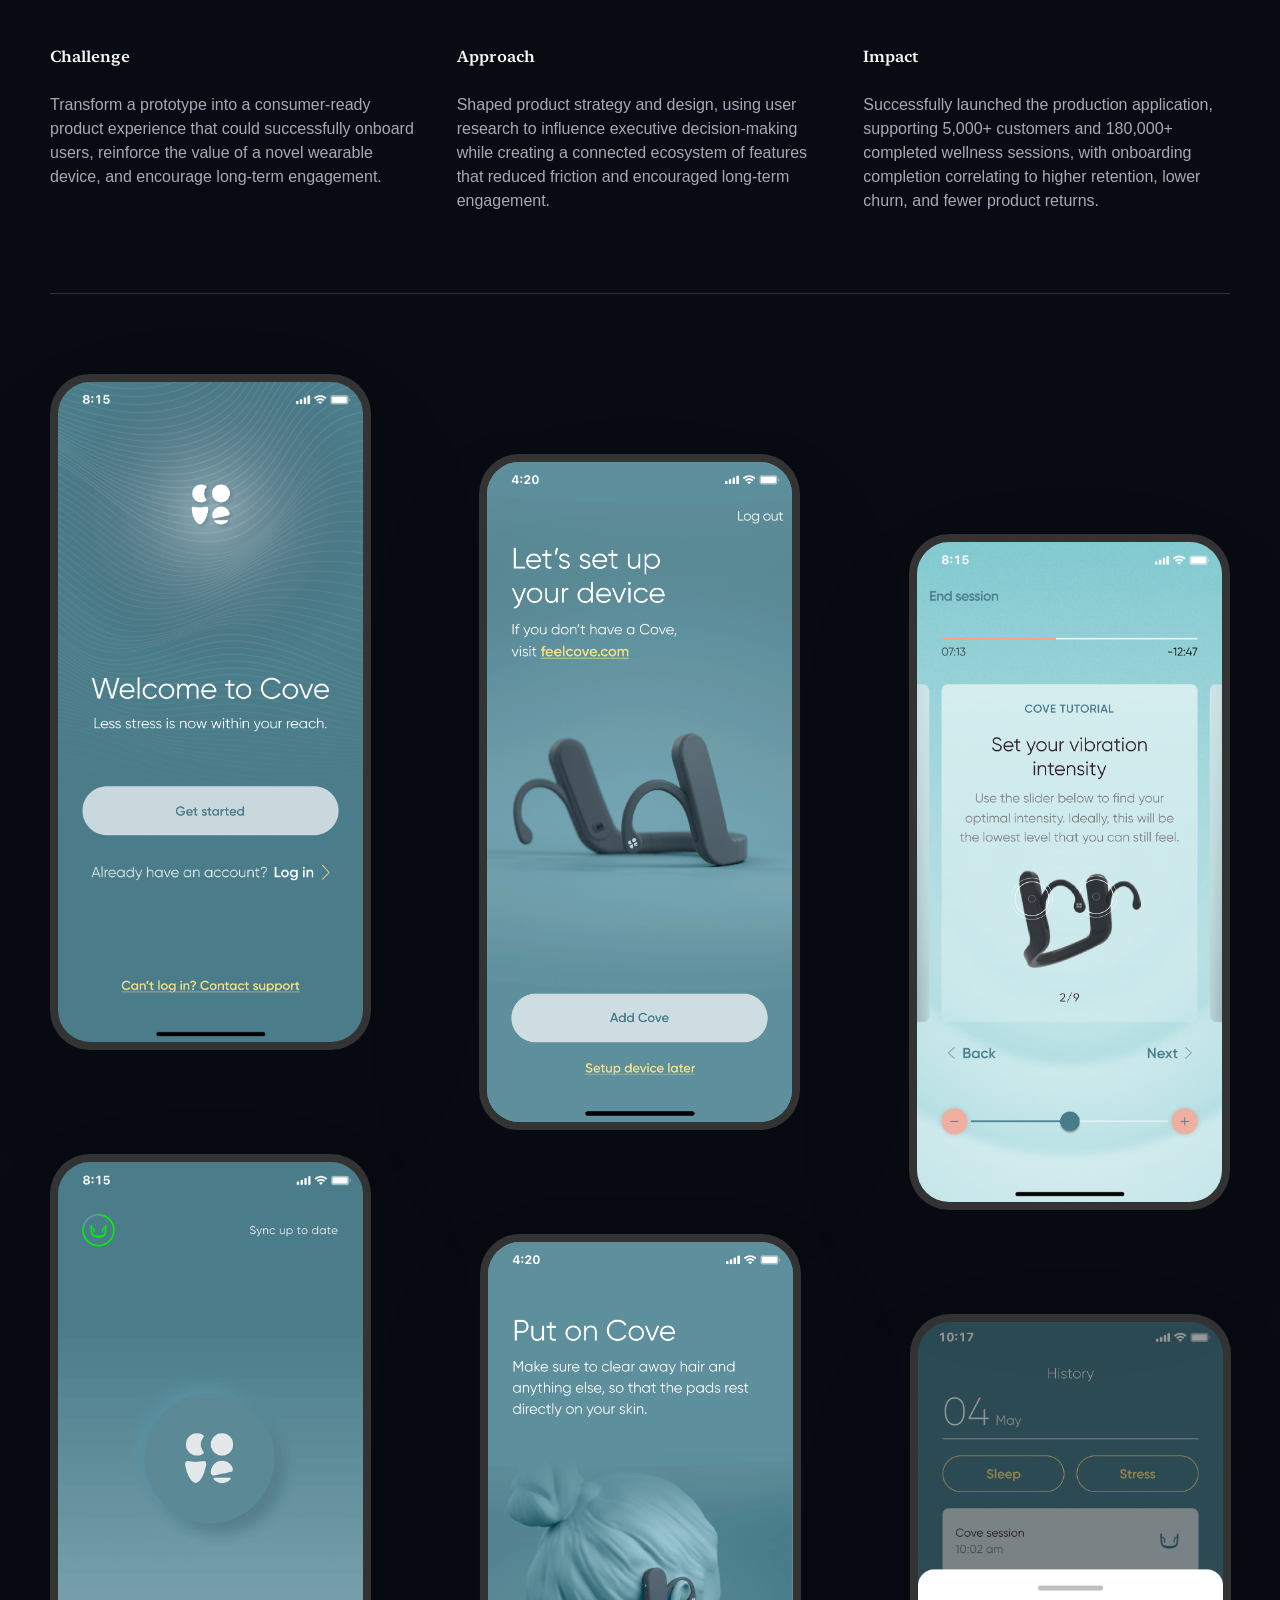
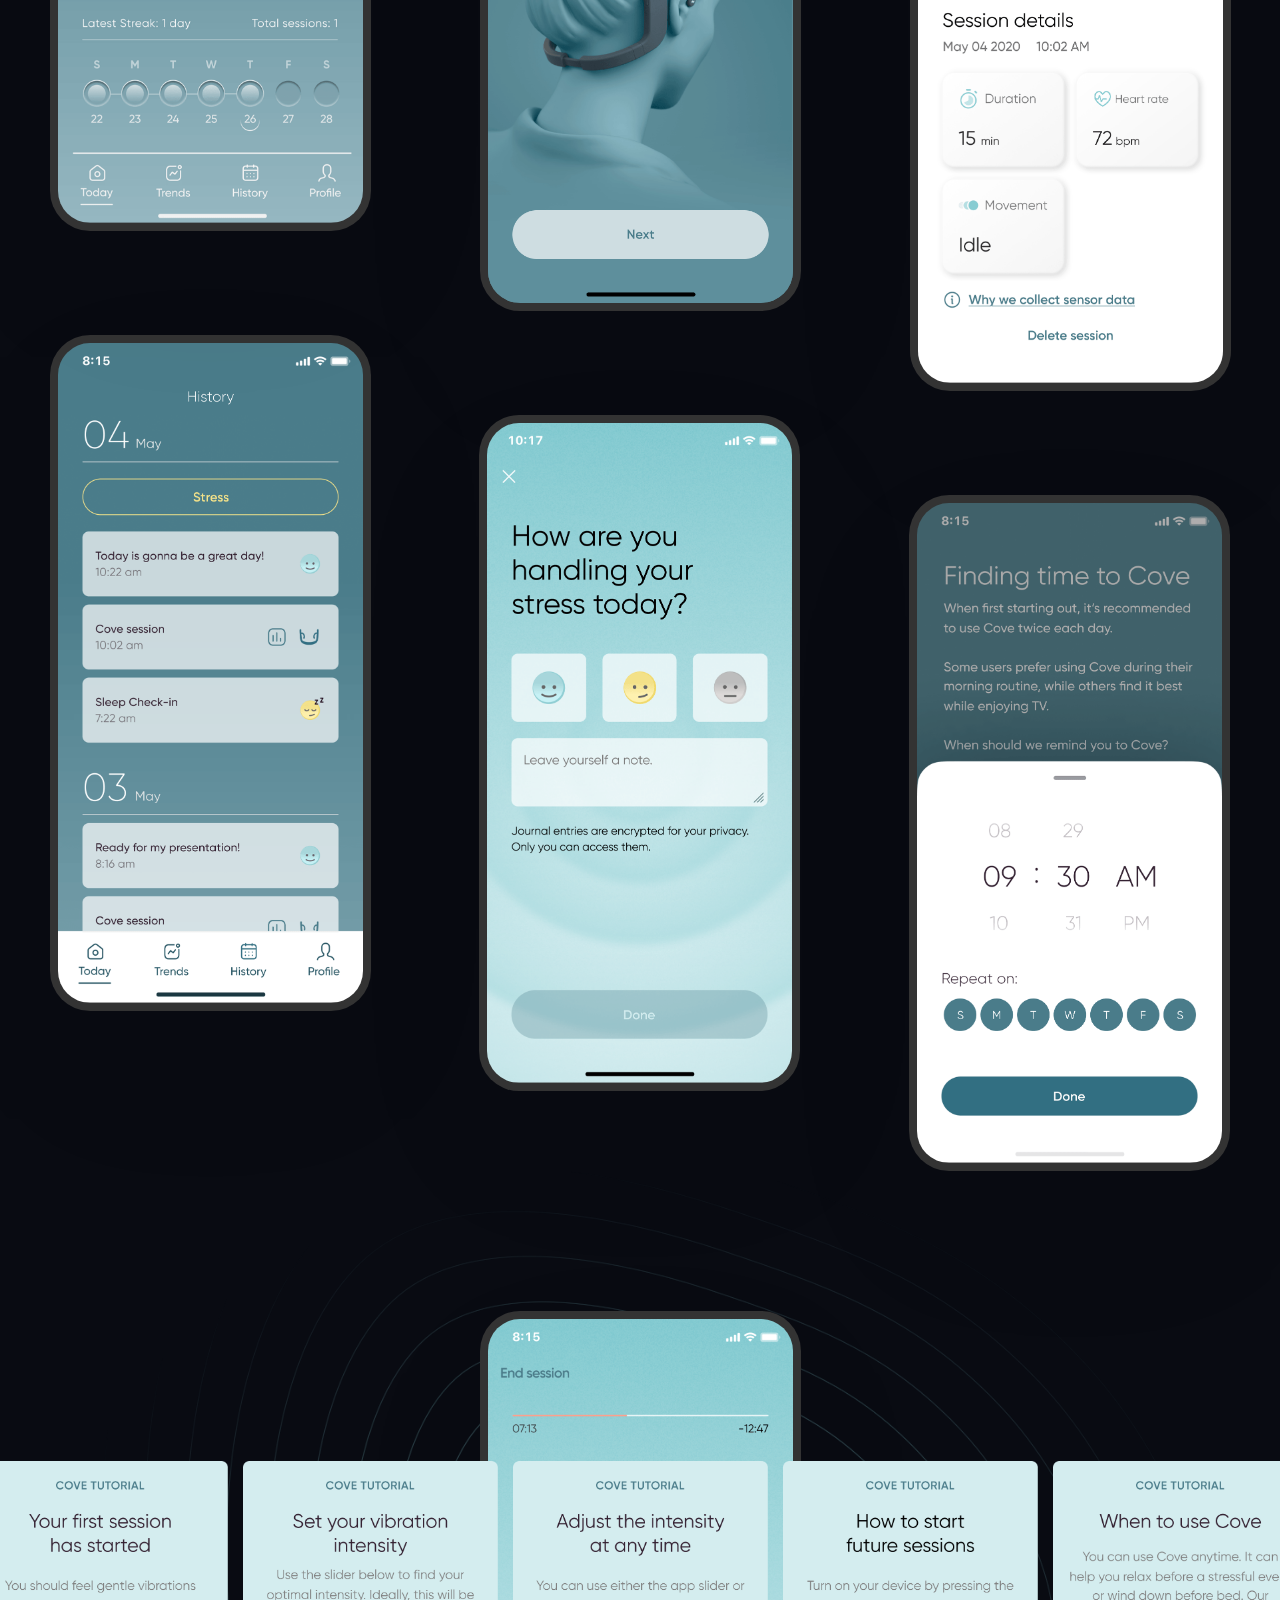
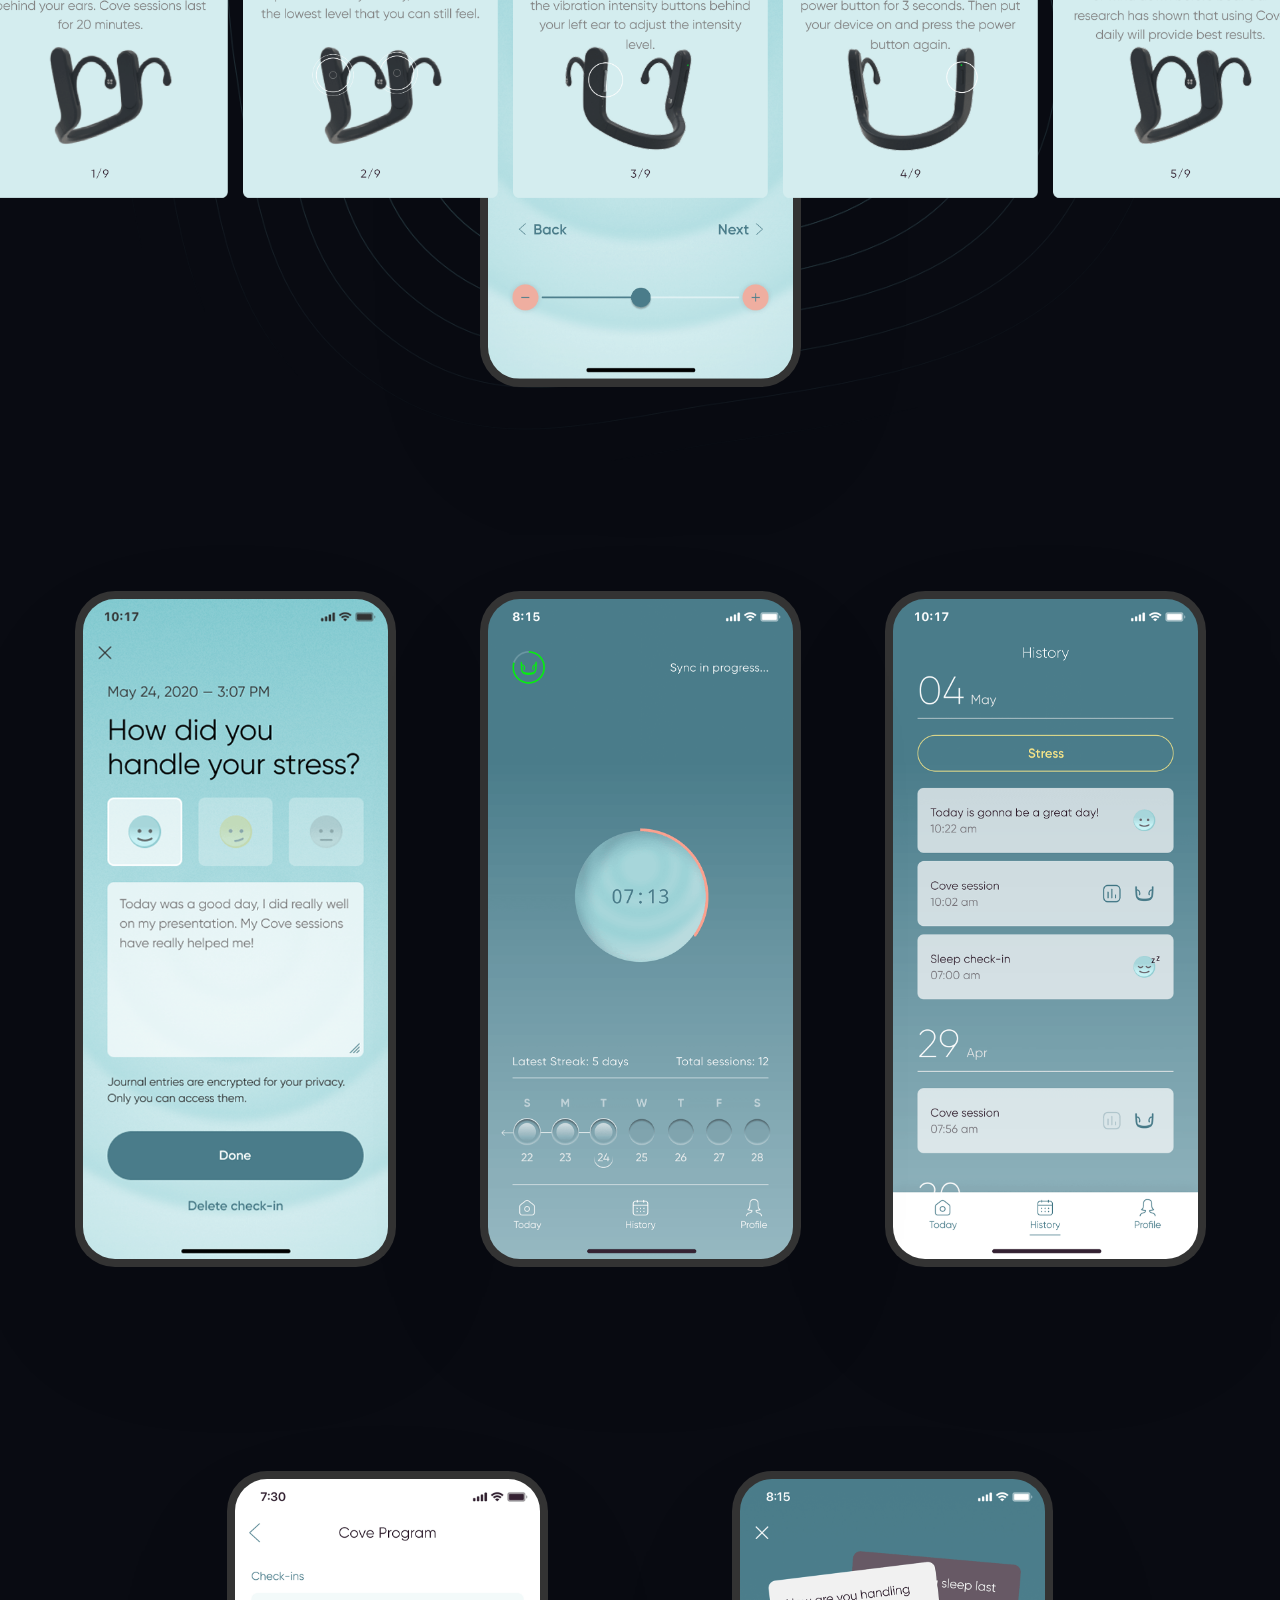
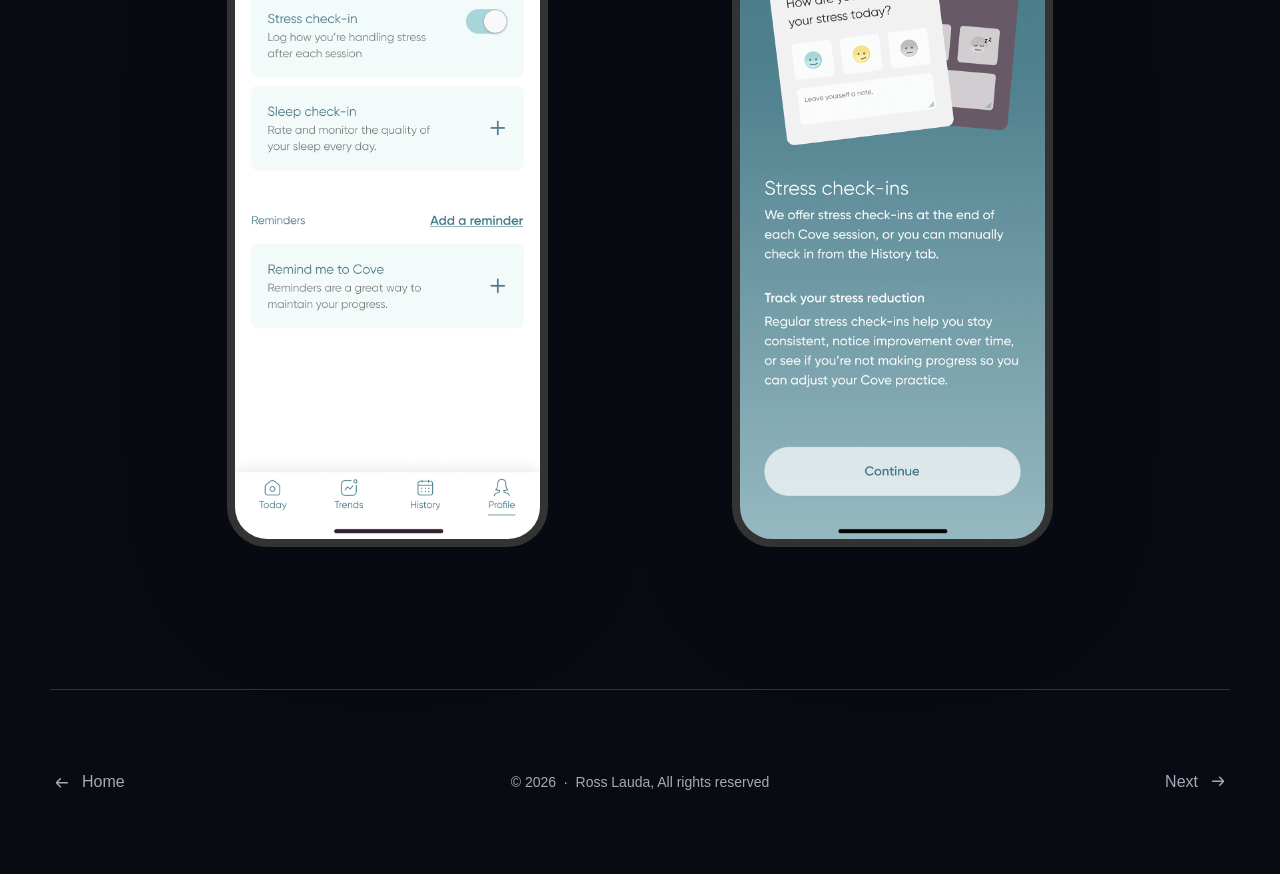
==== commit f565504e: "Apply cinematic visual language to case-study.html" ====
--- a/case-study.html
+++ b/case-study.html
@@ -1,12 +1,10 @@
 <!doctype html>
 <html lang="en">
 <head>
-  <meta charset="utf-8"><meta name="viewport" content="width=device-width, initial-scale=1"><meta name="color-scheme" content="light dark">
-  <meta name="theme-color" content="#efeeea" media="(prefers-color-scheme: light)"><meta name="theme-color" content="#222222" media="(prefers-color-scheme: dark)">
+  <meta charset="utf-8"><meta name="viewport" content="width=device-width, initial-scale=1"><meta name="color-scheme" content="dark">
+  <meta name="theme-color" content="#090b12">
   <meta name="description" content="Product design case studies by Ross Lauda, focused on systems, platforms, and measurable product impact.">
-  <title>Selected work — Ross Lauda</title><link rel="stylesheet" href="styles.css?v=20261024-staff-v1-3"><link rel="stylesheet" href="good-trouble.css?v=20261110-1">
-<link rel="stylesheet" href="good-trouble-interiors.css?v=20261110-mobile-nav-2">
-<link rel="stylesheet" href="good-trouble-story.css?v=20261110-story-v1">
+  <title>Selected work — Ross Lauda</title><link rel="stylesheet" href="styles.css?v=20261024-staff-v1-3"><link rel="stylesheet" href="cinematic-interiors.css?v=20261110-interiors-1">
 </head>
 <body>
   <div class="case-shell">
@@ -14,7 +12,7 @@
   </div>
   <div class="toast" role="status" aria-live="polite">Email copied</div>
   <script src="data.js?v=20261024-staff-v1-1"></script><script src="case-galleries.js?v=20260831-14"></script><script src="site.js?v=20261024-staff-v1-3"></script>
-<script src="good-trouble-interiors.js?v=20261110-no-gallery-title"></script>
 <script src="good-trouble-story.js?v=20261110-story-v2"></script>
+<script src="cinematic-interiors.js?v=20261110-cases-1"></script>
 </body>
 </html>
--- a/cinematic-interiors.css
+++ b/cinematic-interiors.css
@@ -0,0 +1,160 @@
+
+/* AFTERIMAGE / CINEMATIC INTERIORS — case studies + editorial notes */
+:root{--ci-bg:#090b12;--ci-panel:#111622;--ci-ink:#f5f4f1;--ci-muted:#a7a9b8;--ci-line:#ffffff2a;--ci-accent:#a7a4ff;--ci-edge:clamp(22px,5vw,88px);--ci-sans:"Helvetica Neue",Arial,sans-serif;--ci-display:"Arial Narrow","Helvetica Neue",Arial,sans-serif}
+html{scroll-behavior:smooth}
+body.ci-page{background:var(--ci-bg)!important;color:var(--ci-ink)!important;overflow-x:clip;font-family:var(--ci-sans);--bg:var(--ci-bg);--muted:var(--ci-muted);--line:var(--ci-line)}
+body.ci-page *,body.ci-page *::before,body.ci-page *::after{box-sizing:border-box}
+body.ci-page a{color:inherit}
+body.ci-page a:focus-visible,body.ci-page summary:focus-visible{outline:2px solid #d5ff7f;outline-offset:5px}
+body.ci-page .case-shell,body.ci-page .detail-page{background:var(--ci-bg)!important}
+body.ci-page .ci-nav{height:80px;display:flex;justify-content:space-between;align-items:center;padding:0 var(--ci-edge);gap:24px;position:fixed;z-index:220;inset:0 0 auto;color:var(--ci-ink);border-bottom:1px solid var(--ci-line);background:#080a10e9;backdrop-filter:blur(18px)}
+body.ci-page .ci-brand{font:600 15px var(--ci-sans);letter-spacing:-.05em;white-space:nowrap;text-decoration:none}
+body.ci-page .ci-brand::after{content:"";display:inline-block;height:7px;width:7px;background:#d5ff7f;border-radius:50%;margin-left:5px}
+body.ci-page .ci-links{display:flex;gap:clamp(18px,3vw,52px);align-items:center;font-size:12px;letter-spacing:.035em}
+body.ci-page .ci-links a{text-decoration:none;white-space:nowrap}
+body.ci-page .ci-links a:hover{color:#d5ff7f}
+body.ci-page .ci-links a:last-child{display:inline-flex;align-items:center;gap:10px;border-bottom:1px solid #ffffff95;padding-bottom:6px}
+body.ci-page .ci-arrow{height:17px;width:17px;fill:none;stroke:currentColor;stroke-width:1.6;stroke-linecap:round;stroke-linejoin:round;flex:none;vertical-align:middle}
+body.ci-page .ci-reading-progress{position:fixed;left:0;top:0;height:2px;width:100%;z-index:300;transform:scaleX(0);transform-origin:left;background:#d5ff7f;pointer-events:none}
+body.ci-page .ci-grain{position:fixed;inset:-50%;pointer-events:none;z-index:190;opacity:.055;background-image:url("data:image/svg+xml,%3Csvg viewBox='0 0 150 150' xmlns='http://www.w3.org/2000/svg'%3E%3Cfilter id='g'%3E%3CfeTurbulence type='fractalNoise' baseFrequency='.7' numOctaves='3' stitchTiles='stitch'/%3E%3C/filter%3E%3Crect width='100%25' height='100%25' filter='url(%23g)'/%3E%3C/svg%3E");background-size:190px}
+body.ci-page .ci-kicker{font:600 10px/1.5 var(--ci-sans);text-transform:uppercase;letter-spacing:.18em;color:var(--ci-muted)}
+body.ci-page .ci-fade{opacity:1;transform:none}
+@media(prefers-reduced-motion:no-preference){body.ci-page.ci-ready .ci-fade{opacity:0;transform:translateY(35px);transition:transform .9s cubic-bezier(.22,.75,.2,1),opacity .9s ease}body.ci-page.ci-ready .ci-fade.ci-shown{opacity:1;transform:translateY(0)}}
+body.ci-page .case-hero .case-header-overlay,body.ci-page .case-hero-scroll{display:none!important}
+body.case-v3.ci-page .case-hero{height:min(100svh,1080px)!important;min-height:650px!important;display:grid;grid-template-columns:minmax(0,1fr) minmax(0,.8fr);align-items:center;padding:135px var(--ci-edge) 90px;gap:clamp(35px,6vw,115px);background:radial-gradient(circle at 85% 36%,var(--ci-glow,#3d428c6e),transparent 55%),#090b12!important;isolation:isolate;overflow:hidden}
+body.case-v3.ci-page .case-hero::before{content:"";position:absolute;width:65vw;height:65vw;border-radius:50%;border:1px solid #ffffff21;right:-28vw;top:-22vw;pointer-events:none;z-index:0}
+body.case-v3.ci-page .case-hero::after{content:"";position:absolute;width:40vw;height:40vw;border-radius:50%;border:1px solid #ffffff18;right:-16vw;top:-10vw;pointer-events:none;z-index:0}
+body.case-v3.ci-page .case-hero>img{grid-column:2;grid-row:1;position:relative!important;inset:auto!important;transform:none!important;scale:1!important;clip-path:none!important;width:100%!important;height:min(59svh,670px)!important;max-width:100%!important;min-width:0!important;object-fit:contain!important;object-position:center!important;margin:0!important;filter:drop-shadow(18px 28px 42px #0009);z-index:2}
+body.case-v3.ci-page .ci-case-lead{grid-column:1;grid-row:1;z-index:2;position:relative;max-width:850px}
+body.case-v3.ci-page .ci-case-lead h1{font:800 clamp(70px,9vw,161px)/.87 var(--ci-display);text-transform:uppercase;letter-spacing:-.085em;text-wrap:balance;margin:40px 0 29px;color:var(--ci-ink)}
+body.case-v3.ci-page .ci-case-lead h1 span{color:var(--ci-accent)}
+body.case-v3.ci-page .ci-case-lead p{font-size:clamp(18px,1.7vw,25px);line-height:1.48;letter-spacing:-.025em;max-width:570px;color:#f5f4f1c5;margin:0}
+body.case-v3.ci-page .ci-case-lead .ci-hero-meta{display:flex;gap:15px;align-items:center}
+body.case-v3.ci-page .ci-case-lead .ci-hero-meta:before{content:"";width:27px;height:1px;background:var(--ci-accent)}
+body.case-v3.ci-page .ci-case-foot{position:absolute;left:var(--ci-edge);right:var(--ci-edge);bottom:25px;z-index:3;display:flex;justify-content:space-between;align-items:center;border-top:1px solid #ffffff3b;padding-top:16px}
+body.case-v3.ci-page .case-hero[data-ci-family="citi"]{--ci-accent:#8ddce0;--ci-glow:#126d8370}
+body.case-v3.ci-page .case-hero[data-ci-family="feelmore"]{--ci-accent:#ffadcb;--ci-glow:#853f7270}
+body.case-v3.ci-page .case-hero[data-ci-family="weight"]{--ci-accent:#e5b1ff;--ci-glow:#79447467}
+body.case-v3.ci-page .case-hero[data-ci-family="meta"]{--ci-accent:#a7a4ff;--ci-glow:#4846a374}
+body.case-v3.ci-page .case-content{width:min(1380px,calc(100% - 2 * var(--ci-edge)))!important;margin:0 auto!important;--v3-ink:var(--ci-ink);--v3-muted:var(--ci-muted);--v3-rule:var(--ci-line)}
+body.case-v3.ci-page .case-intro-v3{display:grid;grid-template-columns:minmax(150px,.35fr) minmax(0,1fr);gap:clamp(35px,6vw,110px);padding:clamp(85px,11vw,165px) 0 100px}
+body.case-v3.ci-page .case-intro-meta{grid-column:1;color:var(--ci-muted);font-size:13px;padding-top:10px}
+body.case-v3.ci-page .case-intro-meta .case-company{color:var(--ci-ink);font-size:15px;font-weight:600}
+body.case-v3.ci-page .case-intro-story{grid-column:2}
+body.case-v3.ci-page .case-intro-story h1{font:700 clamp(52px,7vw,110px)/.98 var(--ci-display);letter-spacing:-.075em;text-transform:uppercase;margin:0 0 33px}
+body.case-v3.ci-page .case-intro-story>p{color:var(--ci-muted);font-size:clamp(19px,2vw,29px);line-height:1.4;letter-spacing:-.035em;max-width:850px}
+body.case-v3.ci-page .case-scope{display:flex;flex-wrap:wrap;gap:7px}
+body.case-v3.ci-page .case-scope span{background:#ffffff0e;border:1px solid #ffffff24;border-radius:2px;color:#e1e2e8;padding:7px 10px;font-size:10px}
+body.case-v3.ci-page .gts-story{font-family:var(--ci-sans);color:var(--ci-ink)}
+body.case-v3.ci-page .gts-meta{font:600 10px/1.5 var(--ci-sans);letter-spacing:.17em;text-transform:uppercase;color:var(--ci-muted)}
+body.case-v3.ci-page .gts-prologue{padding:clamp(80px,10vw,140px) 0;border-top:1px solid var(--ci-line)}
+body.case-v3.ci-page .gts-prologue>h2{font:800 clamp(58px,8vw,125px)/.94 var(--ci-display);letter-spacing:-.075em;text-transform:uppercase;margin:30px 0}
+body.case-v3.ci-page .gts-prologue>p{font-size:clamp(18px,1.8vw,25px);line-height:1.5;color:var(--ci-muted)}
+body.case-v3.ci-page .gts-prologue nav{display:flex;flex-wrap:wrap;gap:12px;margin-top:50px}
+body.case-v3.ci-page .gts-prologue nav a{display:inline-flex;align-items:center;border:1px solid #ffffff4b;background:#ffffff0b;color:var(--ci-ink);padding:13px 18px;text-decoration:none;font-size:11px;letter-spacing:.04em}
+body.case-v3.ci-page .gts-prologue nav a:hover{border-color:var(--ci-accent);color:var(--ci-accent);background:#ffffff12}
+body.case-v3.ci-page .gts-chapter{position:relative;border-top:1px solid var(--ci-line);padding:35px 0 clamp(110px,14vw,210px);scroll-margin-top:85px}
+body.case-v3.ci-page .gts-chapter-head{display:flex;justify-content:space-between;gap:25px}
+body.case-v3.ci-page .gts-chapter-layout{display:grid;grid-template-columns:minmax(0,.79fr) minmax(0,1.21fr);gap:clamp(40px,6vw,120px);align-items:center;padding-top:clamp(45px,6vw,90px)}
+body.case-v3.ci-page .gts-focus .gts-chapter-layout{grid-template-columns:minmax(0,1.15fr) minmax(0,.85fr)}
+body.case-v3.ci-page .gts-focus .gts-chapter-copy{order:2}
+body.case-v3.ci-page .gts-focus .gts-artifact{order:1}
+body.case-v3.ci-page .gts-chapter-number{font:700 clamp(85px,12vw,170px)/.85 var(--ci-display);letter-spacing:-.09em;color:var(--ci-accent);margin-bottom:38px}
+body.case-v3.ci-page .gts-chapter-copy h2{font:800 clamp(47px,5.6vw,90px)/.97 var(--ci-display);letter-spacing:-.06em;text-transform:uppercase;margin:0 0 27px;text-wrap:balance}
+body.case-v3.ci-page .gts-chapter-copy p{font-size:clamp(17px,1.48vw,21px);line-height:1.75;letter-spacing:-.01em;color:#d2d4dd;max-width:550px}
+body.case-v3.ci-page .gts-artifact{min-width:0;margin:0}
+body.case-v3.ci-page .gts-artifact-stage{position:relative;display:flex;align-items:center;justify-content:center;min-height:540px;padding:clamp(22px,3vw,55px);background:radial-gradient(circle at 67% 33%,#8184c735,transparent 60%),#151c2c;overflow:hidden;border:1px solid #ffffff20}
+body.case-v3.ci-page .gts-artifact-stage:before{content:"";position:absolute;inset:7% 5%;border:1px solid #ffffff21;transform:rotate(-4deg);pointer-events:none}
+body.case-v3.ci-page .gts-artifact-stage img{display:block;position:relative;z-index:1;width:auto;height:auto;max-width:100%;max-height:590px;object-fit:contain;filter:drop-shadow(10px 25px 25px #0007)}
+body.case-v3.ci-page .gts-artifact.gts-portrait .gts-artifact-stage img{max-width:min(80%,370px);max-height:580px;border:7px solid #16181e;border-radius:22px}
+body.case-v3.ci-page .gts-artifact figcaption{display:flex;justify-content:space-between;gap:15px;margin-top:13px;color:var(--ci-muted)}
+body.case-v3.ci-page .gts-focus .gts-artifact-stage{background:radial-gradient(circle at 30% 67%,#77aabb27,transparent 60%),#111c24}
+body.case-v3.ci-page .gts-proof .gts-artifact-stage{background:radial-gradient(circle at 70% 45%,#87956c31,transparent 62%),#141b1a}
+body.case-v3.ci-page .gts-conclusion{margin:15px 0 130px;padding:clamp(40px,7vw,110px);background:#d0d9dc;color:#111b1f}
+body.case-v3.ci-page .gts-conclusion .gts-meta{color:#405259}
+body.case-v3.ci-page .gts-conclusion blockquote{font:700 clamp(43px,5.7vw,88px)/1.04 var(--ci-display);text-transform:uppercase;letter-spacing:-.06em;margin:40px 0 60px}
+body.case-v3.ci-page .gts-metrics{display:grid;grid-template-columns:repeat(3,minmax(0,1fr));border-top:1px solid #1b282c55}
+body.case-v3.ci-page .gts-metrics>div{padding:25px 25px 0 0;display:flex;flex-direction:column;gap:15px}
+body.case-v3.ci-page .gts-metrics strong{font:700 clamp(38px,5vw,75px)/1 var(--ci-display);letter-spacing:-.065em}
+body.case-v3.ci-page .gts-metrics span{font-size:14px;color:#334145}
+body.case-v3.ci-page .gts-archive{border-top:1px solid var(--ci-line);border-bottom:1px solid var(--ci-line);margin-bottom:110px}
+body.case-v3.ci-page .gts-archive summary{cursor:pointer;list-style:none;display:grid;grid-template-columns:1fr auto;align-items:center;gap:20px;padding:38px 0}
+body.case-v3.ci-page .gts-archive summary::-webkit-details-marker{display:none}
+body.case-v3.ci-page .gts-archive summary>.gts-meta{grid-column:1/-1}
+body.case-v3.ci-page .gts-archive summary strong{font:700 clamp(40px,5vw,77px)/1 var(--ci-display);text-transform:uppercase;letter-spacing:-.06em}
+body.case-v3.ci-page .gts-archive-description{grid-column:1/-1;color:var(--ci-muted);font-size:14px}
+body.case-v3.ci-page .gts-icon{height:24px;width:24px;fill:none;stroke:currentColor;stroke-width:1.5;transition:transform .25s}
+body.case-v3.ci-page .gts-archive[open] .gts-icon{transform:rotate(90deg)}
+body.case-v3.ci-page .gts-archive .case-gallery{padding:35px 0 85px}
+body.case-v3.ci-page .case-gallery-heading{display:none!important}
+body.case-v3.ci-page .case-gallery{color:var(--ci-ink)}
+body.case-v3.ci-page .case-bottom-nav{border-top:1px solid var(--ci-line);padding:40px 0 120px;margin:0;gap:20px}
+body.case-v3.ci-page .case-bottom-nav a{color:var(--ci-ink);text-decoration:none}
+body.case-v3.ci-page .case-bottom-nav a:hover{color:#d5ff7f}
+body.case-v3.ci-page .case-bottom-nav .nav-copyright{color:var(--ci-muted)}
+body.ci-page .detail-nav-arrow{color:currentColor}
+body.note-v3.ci-page .page.detail-page{width:100%;max-width:none;margin:0;padding:0;min-height:100vh}
+body.note-v3.ci-page .site-header{display:none!important}
+body.note-v3.ci-page #note-root{width:100%;padding-top:80px}
+body.note-v3.ci-page .note-article{max-width:none;width:100%;margin:0}
+body.note-v3.ci-page .note-heading{position:relative;min-height:clamp(510px,78svh,870px);padding:clamp(110px,12vw,180px) var(--ci-edge) 100px;background:radial-gradient(circle at 78% 38%,#5854b05e,transparent 54%),#0c0e18;overflow:hidden;border-bottom:1px solid var(--ci-line)}
+body.note-v3.ci-page .note-heading:after{content:"";position:absolute;right:-16vw;top:-20vw;width:62vw;height:62vw;border:1px solid #ffffff26;border-radius:50%;pointer-events:none}
+body.note-v3.ci-page .ci-note-overline{display:flex;align-items:center;gap:18px;position:relative;z-index:2}
+body.note-v3.ci-page .ci-note-overline:before{content:"";width:24px;border-top:1px solid #d5ff7f}
+body.note-v3.ci-page .note-heading h1{position:relative;z-index:2;font:800 clamp(70px,9vw,158px)/.94 var(--ci-display);letter-spacing:-.078em;text-transform:uppercase;max-width:1350px;margin:40px 0 42px;color:var(--ci-ink);text-wrap:balance}
+body.note-v3.ci-page .note-heading>p{position:relative;z-index:2;font:400 clamp(19px,2vw,31px)/1.45 var(--ci-sans);letter-spacing:-.03em;color:#ffffffbf;max-width:790px;margin:0}
+body.note-v3.ci-page .ci-note-body-wrap{display:grid;grid-template-columns:minmax(160px,.35fr) minmax(0,1fr);gap:clamp(45px,9vw,170px);width:min(1310px,calc(100% - 2 * var(--ci-edge)));margin:0 auto;padding:clamp(90px,11vw,175px) 0 150px}
+body.note-v3.ci-page .ci-note-sidebar{align-self:start;position:sticky;top:120px;display:flex;flex-direction:column;gap:25px;color:var(--ci-muted)}
+body.note-v3.ci-page .ci-note-sidebar a{text-decoration:none;color:var(--ci-ink);display:inline-flex;align-items:center;gap:8px}
+body.note-v3.ci-page .note-body{width:100%;max-width:790px;color:#d4d5db;font:400 clamp(17px,1.4vw,21px)/1.9 var(--ci-sans);letter-spacing:0}
+body.note-v3.ci-page .note-body p{margin:0 0 37px;white-space:pre-line}
+body.note-v3.ci-page .note-body p:first-child:first-letter{font-size:inherit}
+body.note-v3.ci-page .note-dropcap{float:none!important;font:inherit!important;margin:0!important;transform:none!important;color:inherit!important}
+body.note-v3.ci-page .note-body mark{color:var(--ci-ink);background:none}
+body.note-v3.ci-page .note-body mark::before{background:#a7a4ff6b!important;opacity:.5}
+body.note-v3.ci-page .note-steps{padding-left:24px}
+body.note-v3.ci-page #note-root>.detail-nav{margin:0 auto;width:min(1310px,calc(100% - 2 * var(--ci-edge)));border-top:1px solid var(--ci-line);padding:35px 0 120px;color:var(--ci-muted)}
+body.note-v3.ci-page #note-root>.detail-nav a{color:var(--ci-ink)}
+body.note-v3.ci-page #note-root>.detail-nav a:hover{color:#d5ff7f}
+@media(max-width:950px){
+body.case-v3.ci-page .case-hero{grid-template-columns:1fr 1fr;gap:25px}
+body.case-v3.ci-page .ci-case-lead h1{font-size:clamp(60px,10vw,107px)}
+body.case-v3.ci-page .gts-chapter-layout,body.case-v3.ci-page .gts-focus .gts-chapter-layout{display:flex;flex-direction:column;align-items:stretch;gap:45px}
+body.case-v3.ci-page .gts-focus .gts-chapter-copy{order:0}
+body.case-v3.ci-page .gts-focus .gts-artifact{order:1}
+body.case-v3.ci-page .gts-artifact-stage{min-height:450px}
+}
+@media(max-width:760px){
+body.ci-page .ci-nav{height:68px;padding:0 20px}
+body.ci-page .ci-links{gap:17px}
+body.ci-page .ci-links a:nth-child(2){display:none}
+body.case-v3.ci-page .case-hero{display:flex;flex-direction:column;justify-content:center;align-items:stretch;min-height:100svh!important;height:auto!important;padding:120px 22px 70px;gap:32px}
+body.case-v3.ci-page .ci-case-lead h1{font-size:clamp(64px,12.5vw,103px);margin:24px 0 20px}
+body.case-v3.ci-page .ci-case-lead p{font-size:18px}
+body.case-v3.ci-page .case-hero>img{height:min(34svh,410px)!important;min-height:180px!important;width:100%!important;flex:none}
+body.case-v3.ci-page .ci-case-foot{left:22px;right:22px;bottom:20px}
+body.case-v3.ci-page .case-content{width:calc(100% - 44px)!important}
+body.case-v3.ci-page .case-intro-v3{display:block;padding:85px 0 80px}
+body.case-v3.ci-page .case-intro-meta{margin-bottom:43px}
+body.case-v3.ci-page .case-intro-story h1{font-size:clamp(52px,11vw,77px)}
+body.case-v3.ci-page .gts-prologue>h2{font-size:clamp(53px,12vw,90px)}
+body.case-v3.ci-page .gts-chapter{padding-bottom:100px}
+body.case-v3.ci-page .gts-chapter-copy h2{font-size:clamp(49px,10.8vw,75px)}
+body.case-v3.ci-page .gts-chapter-number{font-size:100px;margin-bottom:22px}
+body.case-v3.ci-page .gts-artifact-stage{min-height:330px;padding:25px}
+body.case-v3.ci-page .gts-artifact-stage img{max-height:470px}
+body.case-v3.ci-page .gts-metrics{grid-template-columns:1fr}
+body.case-v3.ci-page .gts-metrics>div{padding-bottom:20px;border-bottom:1px solid #1116}
+body.case-v3.ci-page .case-bottom-nav{flex-wrap:wrap;padding-bottom:90px}
+body.case-v3.ci-page .case-bottom-nav .nav-copyright{order:3;width:100%;font-size:11px}
+body.note-v3.ci-page #note-root{padding-top:68px}
+body.note-v3.ci-page .note-heading{min-height:65svh;padding:115px 22px 90px}
+body.note-v3.ci-page .note-heading h1{font-size:clamp(57px,12vw,98px)}
+body.note-v3.ci-page .note-heading>p{font-size:19px}
+body.note-v3.ci-page .ci-note-body-wrap{display:block;width:calc(100% - 44px);padding:75px 0 85px}
+body.note-v3.ci-page .ci-note-sidebar{position:static;margin-bottom:55px;padding-bottom:22px;border-bottom:1px solid var(--ci-line);flex-direction:row;justify-content:space-between;gap:15px}
+body.note-v3.ci-page .note-body{font-size:18px;line-height:1.85}
+body.note-v3.ci-page #note-root>.detail-nav{width:calc(100% - 44px);flex-wrap:wrap;gap:18px}
+}
+@media(max-width:420px){body.ci-page .ci-nav .ci-links{gap:11px}body.ci-page .ci-nav .ci-links a{font-size:11px}body.case-v3.ci-page .ci-case-lead h1{font-size:clamp(59px,13vw,76px)}body.case-v3.ci-page .ci-case-lead p{font-size:17px}body.note-v3.ci-page .note-heading h1{font-size:clamp(55px,12vw,75px)}body.note-v3.ci-page .ci-note-sidebar{flex-direction:column;gap:10px}}
+@media(prefers-reduced-motion:reduce){html{scroll-behavior:auto}body.ci-page.ci-ready .ci-fade{opacity:1;transform:none;transition:none}body.ci-page .gts-icon{transition:none}}
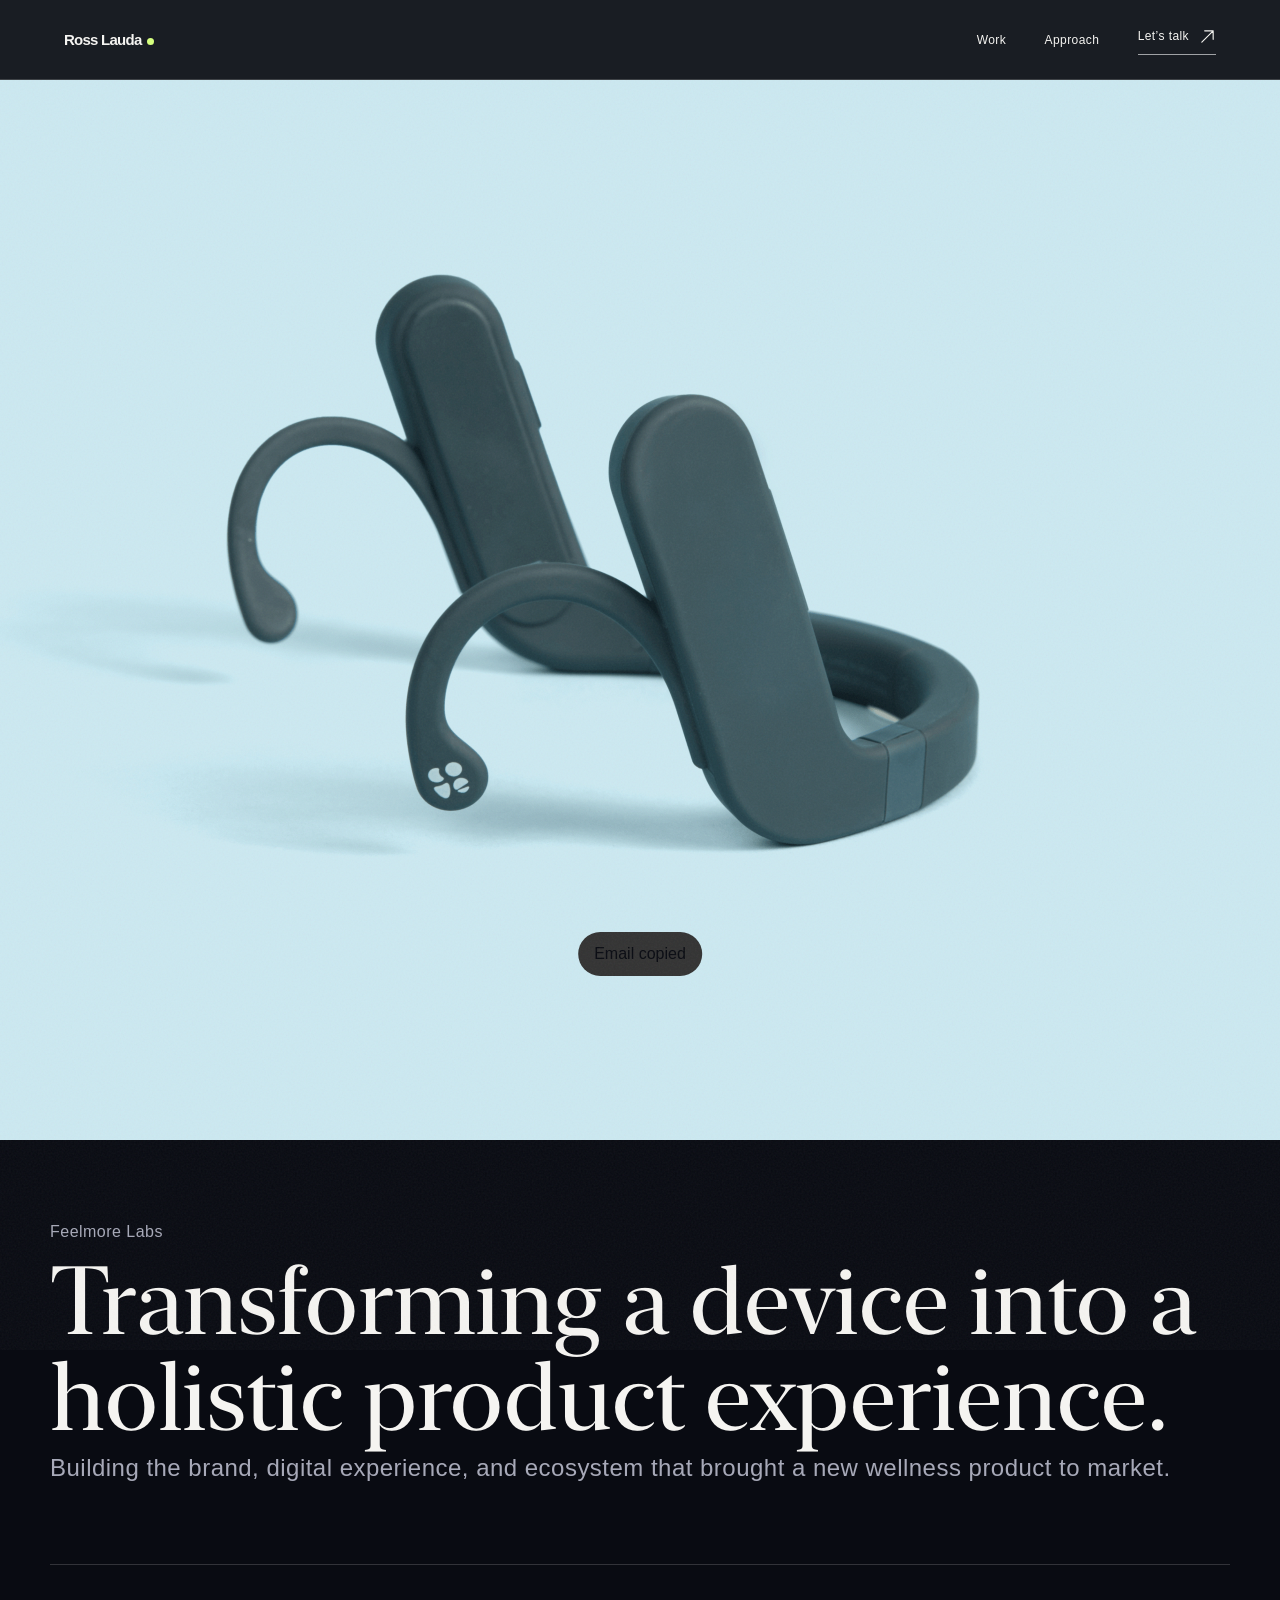
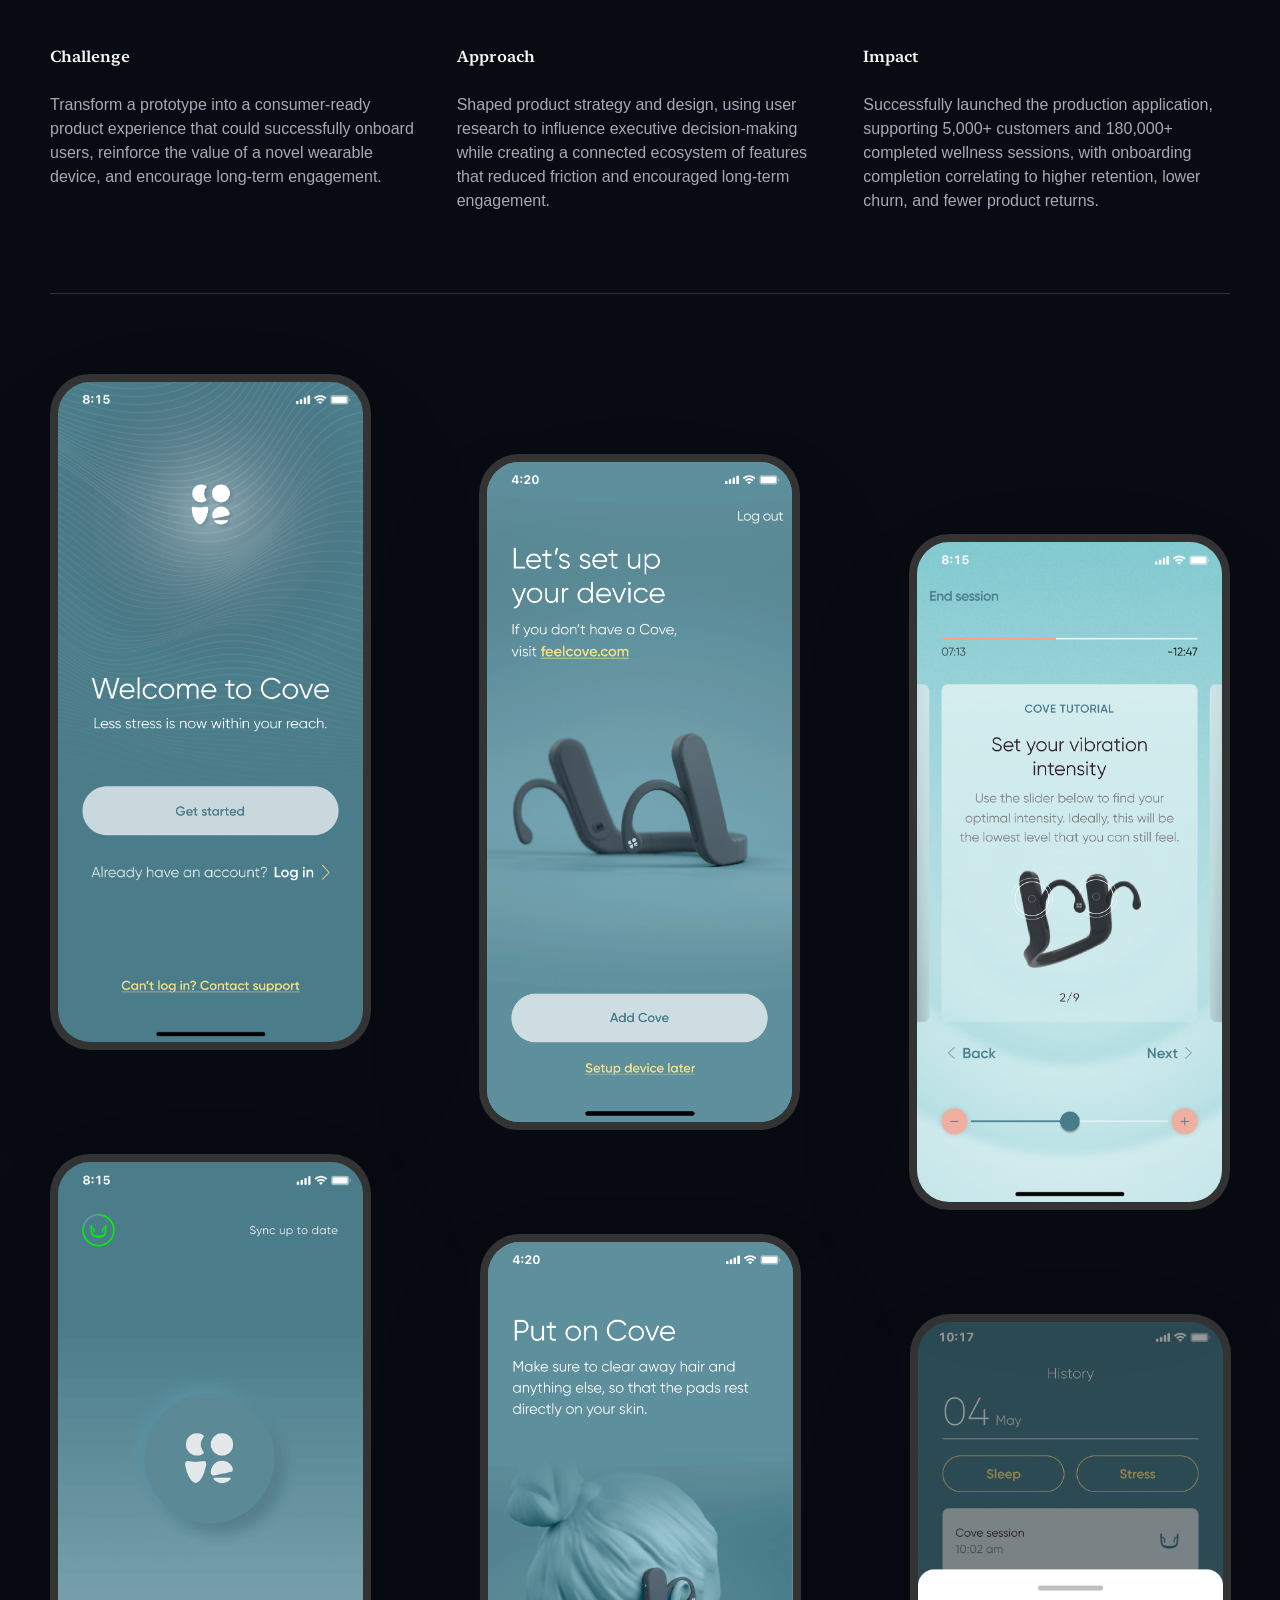
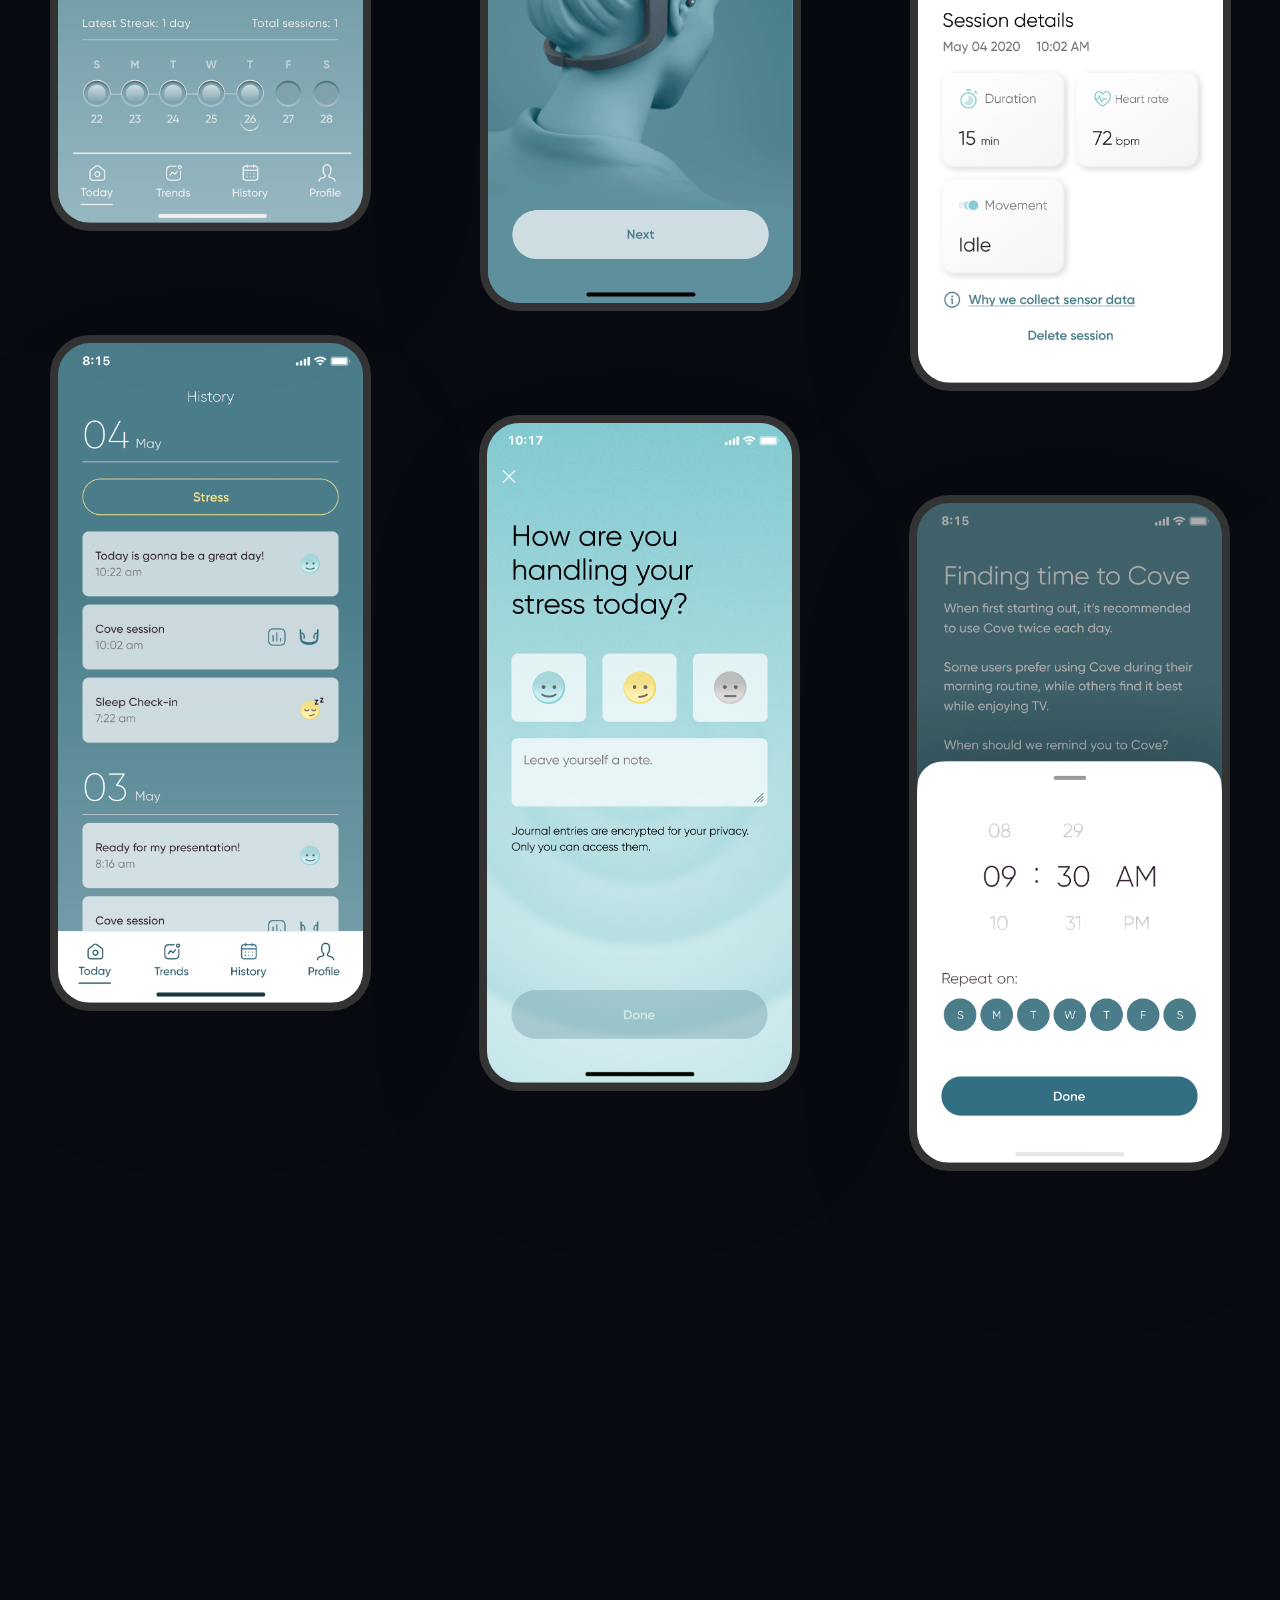
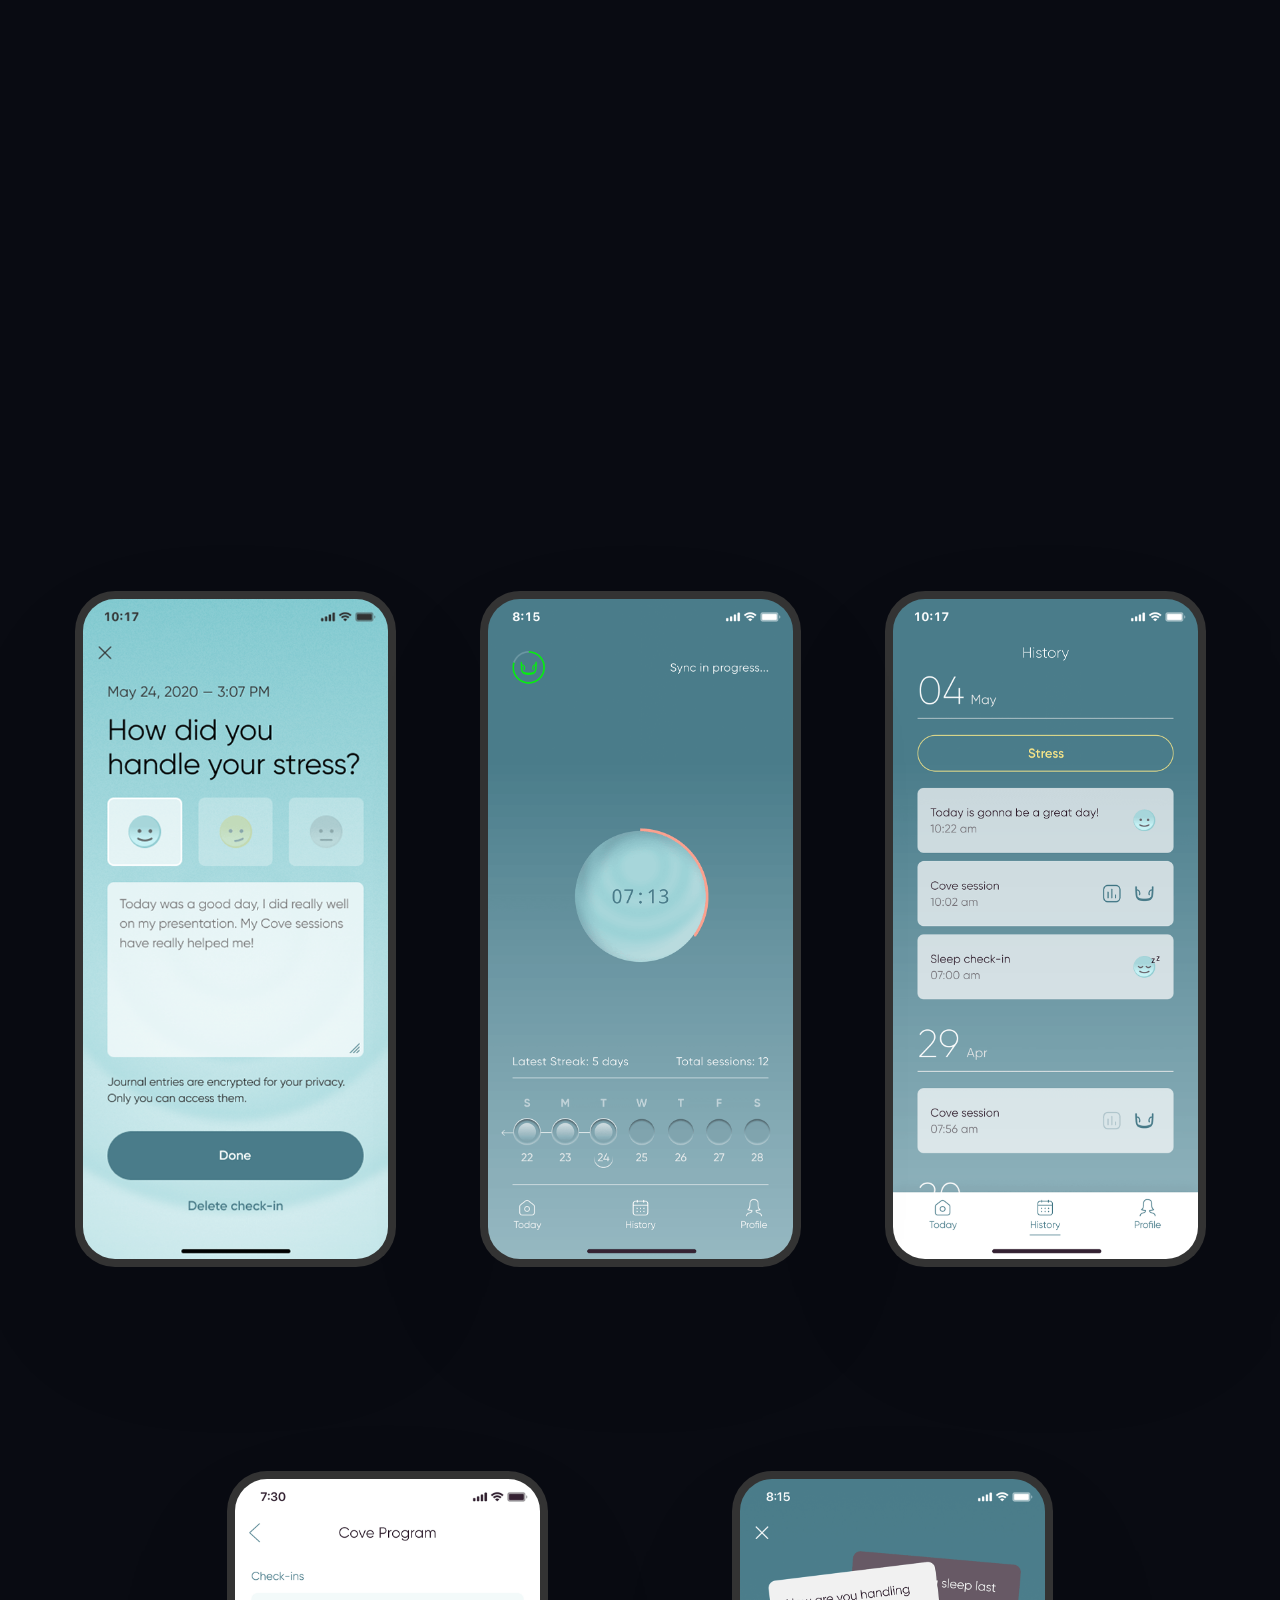
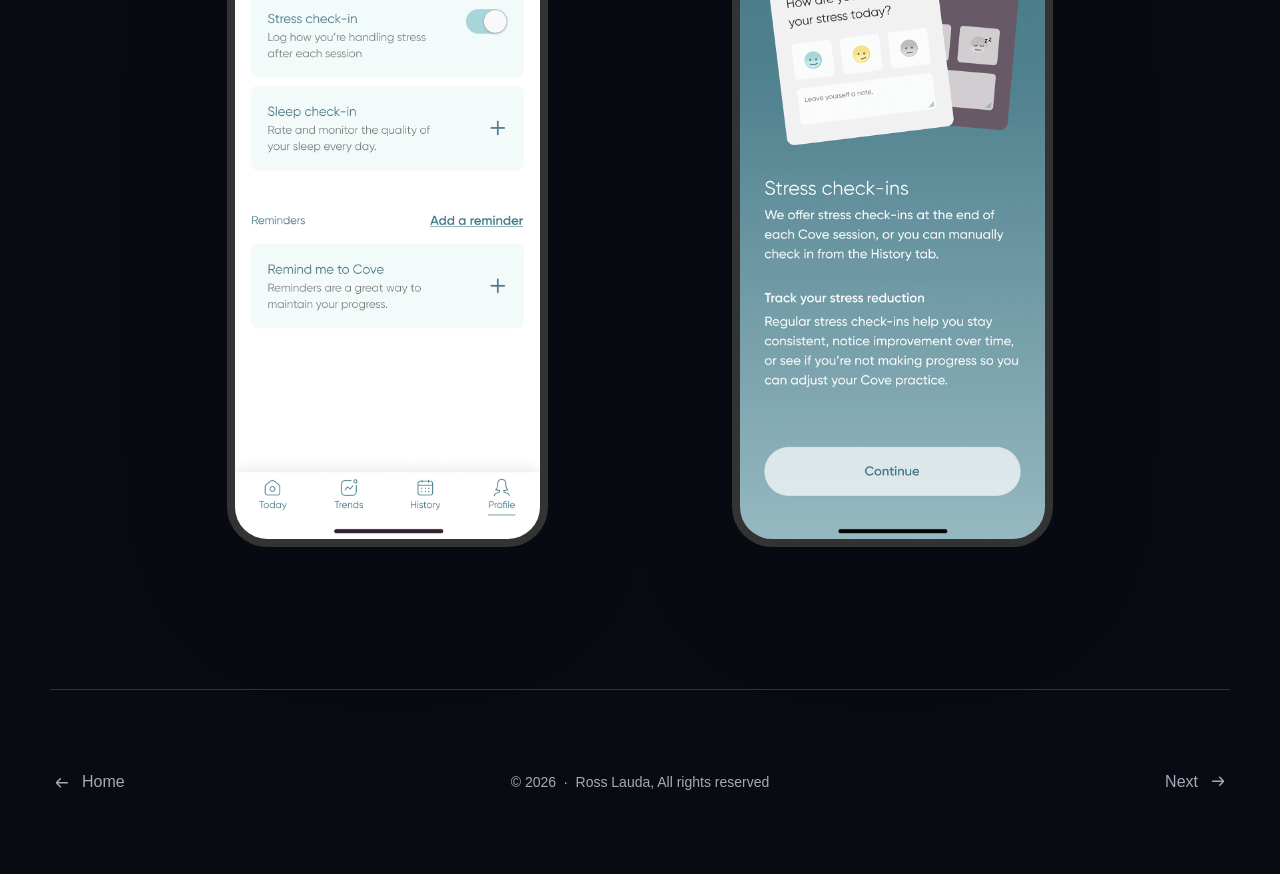
==== commit 48c3d917: "Refresh cinematic mobile swipe and archive-free case study assets" ====
--- a/case-study.html
+++ b/case-study.html
@@ -4,7 +4,7 @@
   <meta charset="utf-8"><meta name="viewport" content="width=device-width, initial-scale=1"><meta name="color-scheme" content="dark">
   <meta name="theme-color" content="#090b12">
   <meta name="description" content="Product design case studies by Ross Lauda, focused on systems, platforms, and measurable product impact.">
-  <title>Selected work — Ross Lauda</title><link rel="stylesheet" href="styles.css?v=20261024-staff-v1-3"><link rel="stylesheet" href="cinematic-interiors.css?v=20261110-interiors-1">
+  <title>Selected work — Ross Lauda</title><link rel="stylesheet" href="styles.css?v=20261024-staff-v1-3"><link rel="stylesheet" href="cinematic-interiors.css?v=20261110-no-archive-v3">
 </head>
 <body>
   <div class="case-shell">
@@ -12,7 +12,7 @@
   </div>
   <div class="toast" role="status" aria-live="polite">Email copied</div>
   <script src="data.js?v=20261024-staff-v1-1"></script><script src="case-galleries.js?v=20260831-14"></script><script src="site.js?v=20261024-staff-v1-3"></script>
-<script src="good-trouble-story.js?v=20261110-story-v2"></script>
+<script src="good-trouble-story.js?v=20261110-no-archive-v3"></script>
 <script src="cinematic-interiors.js?v=20261110-cases-1"></script>
 </body>
 </html>
--- a/cinematic-interiors.css
+++ b/cinematic-interiors.css
@@ -158,3 +158,6 @@
 }
 @media(max-width:420px){body.ci-page .ci-nav .ci-links{gap:11px}body.ci-page .ci-nav .ci-links a{font-size:11px}body.case-v3.ci-page .ci-case-lead h1{font-size:clamp(59px,13vw,76px)}body.case-v3.ci-page .ci-case-lead p{font-size:17px}body.note-v3.ci-page .note-heading h1{font-size:clamp(55px,12vw,75px)}body.note-v3.ci-page .ci-note-sidebar{flex-direction:column;gap:10px}}
 @media(prefers-reduced-motion:reduce){html{scroll-behavior:auto}body.ci-page.ci-ready .ci-fade{opacity:1;transform:none;transition:none}body.ci-page .gts-icon{transition:none}}
+
+/* Permanently suppress the legacy gallery on cinematic case studies. */
+body.case-v3.ci-page .case-gallery,body.case-v3.ci-page .case-gallery-heading,body.case-v3.ci-page .gts-archive{display:none!important}
